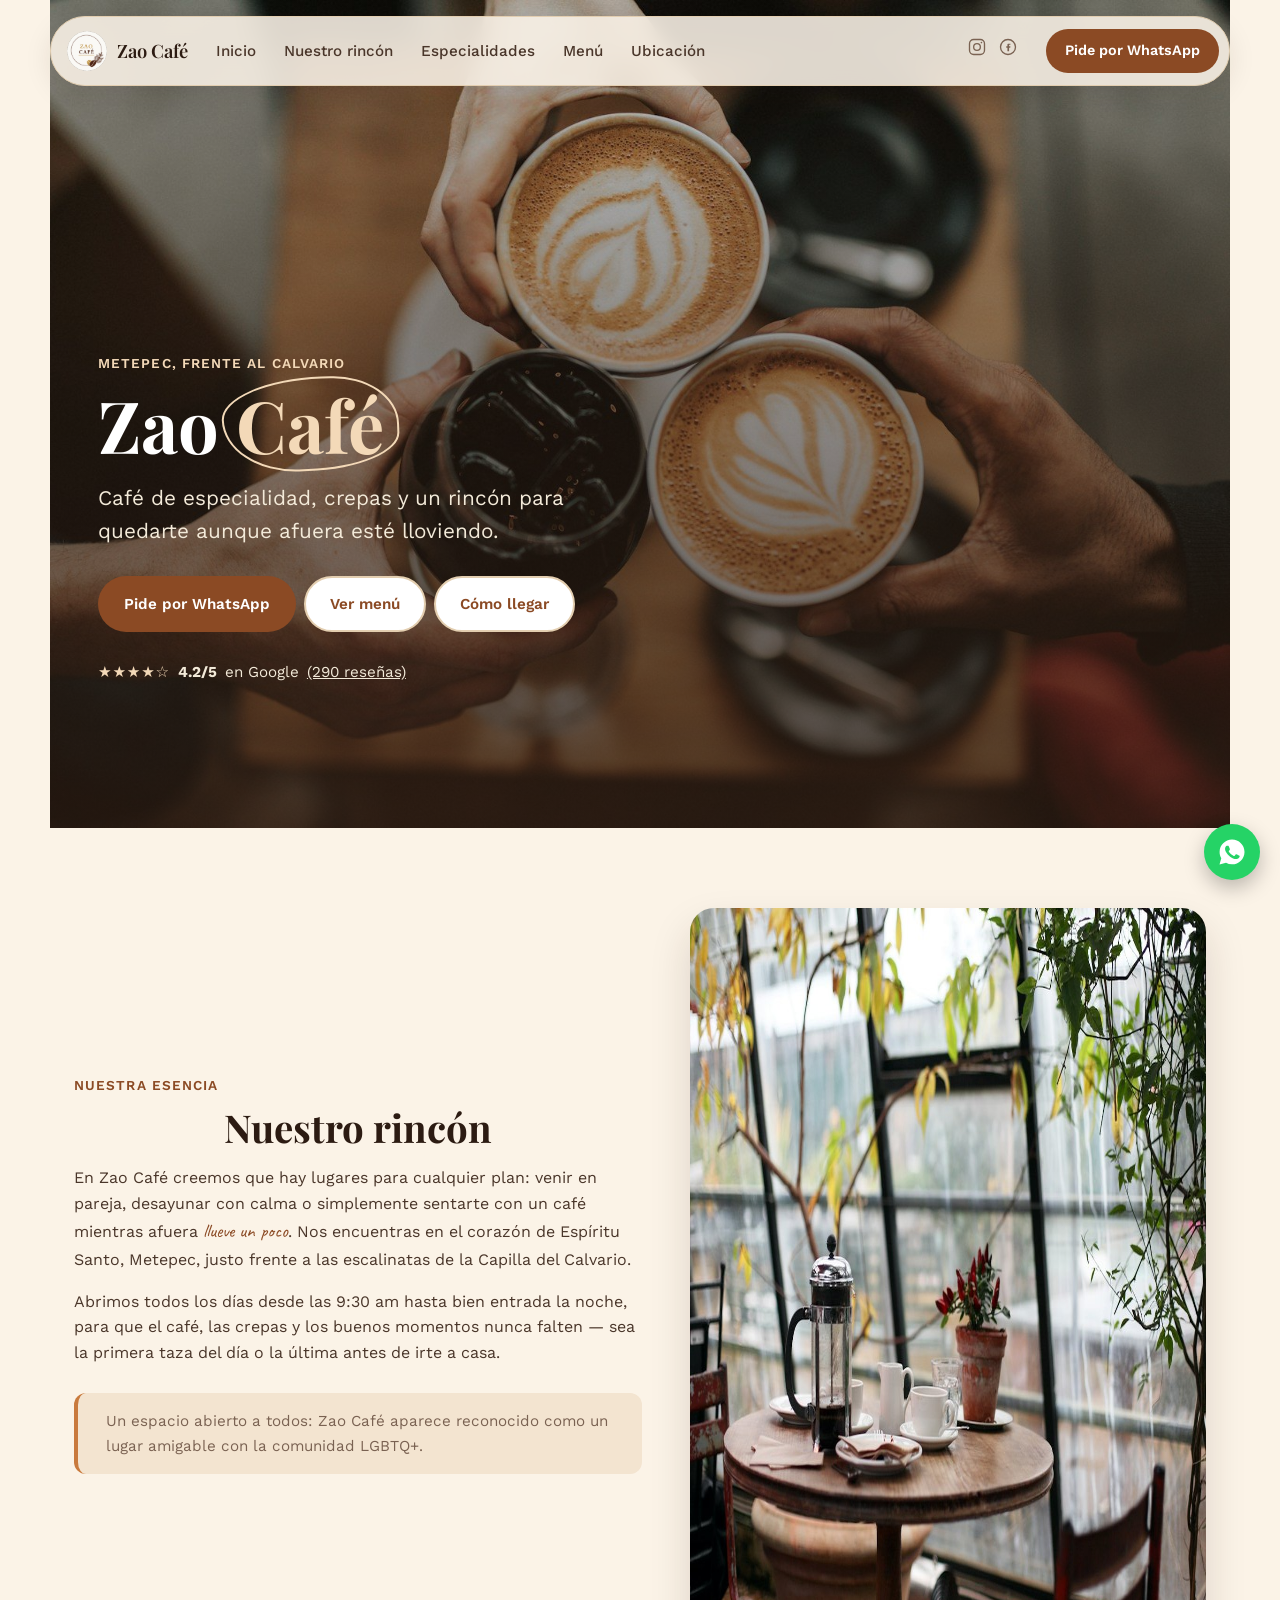
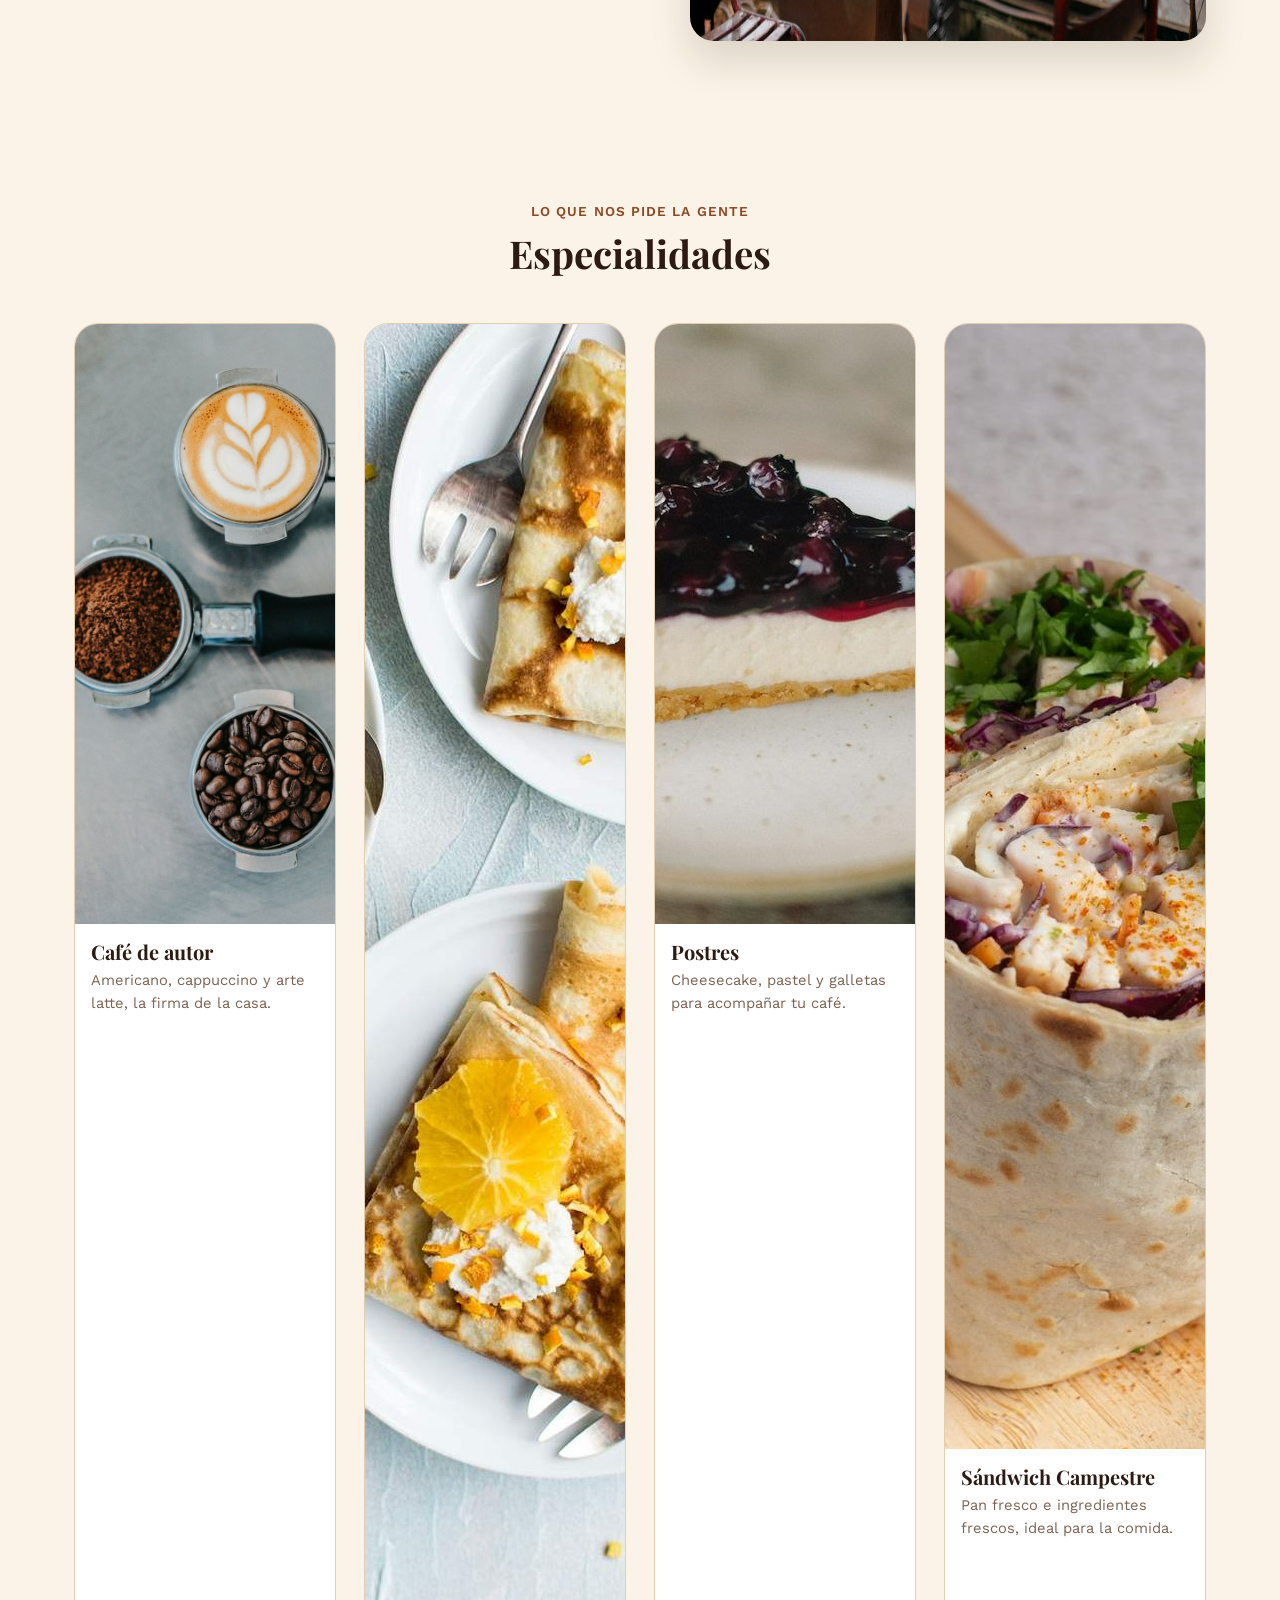
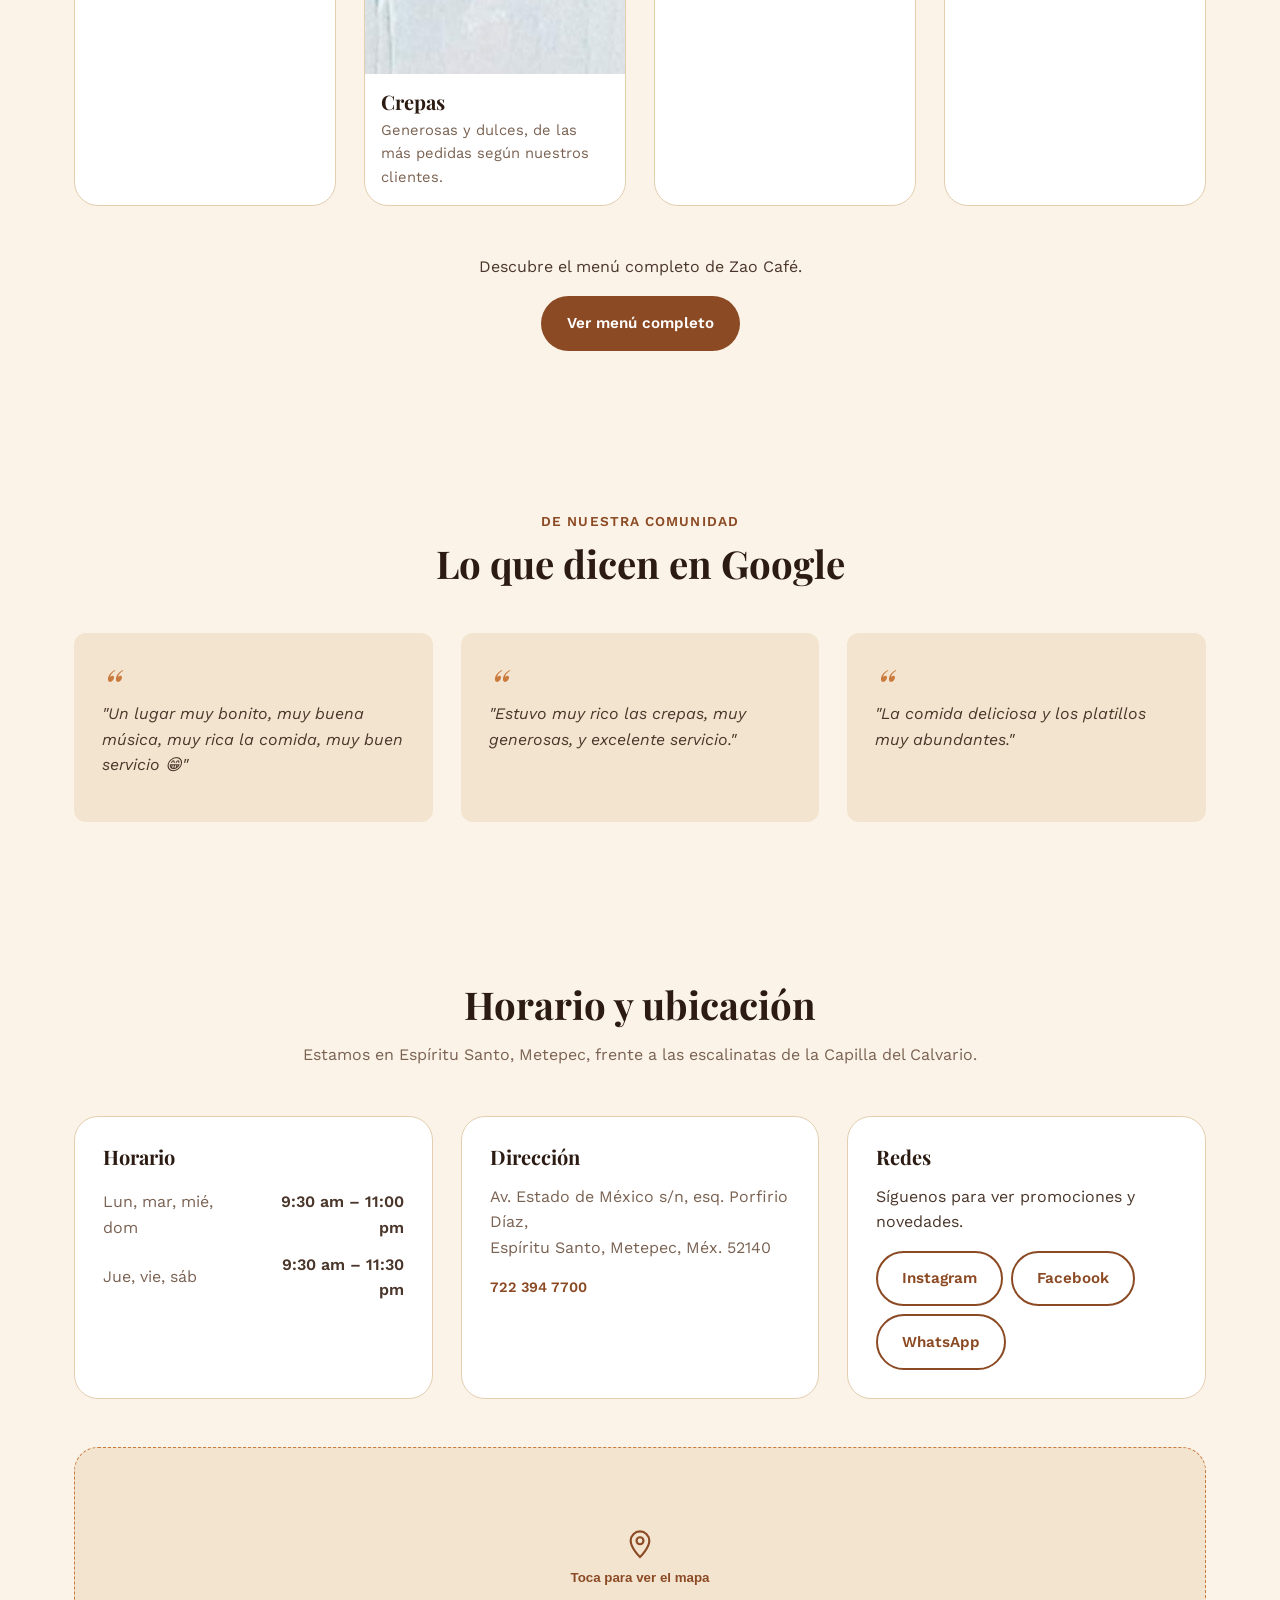
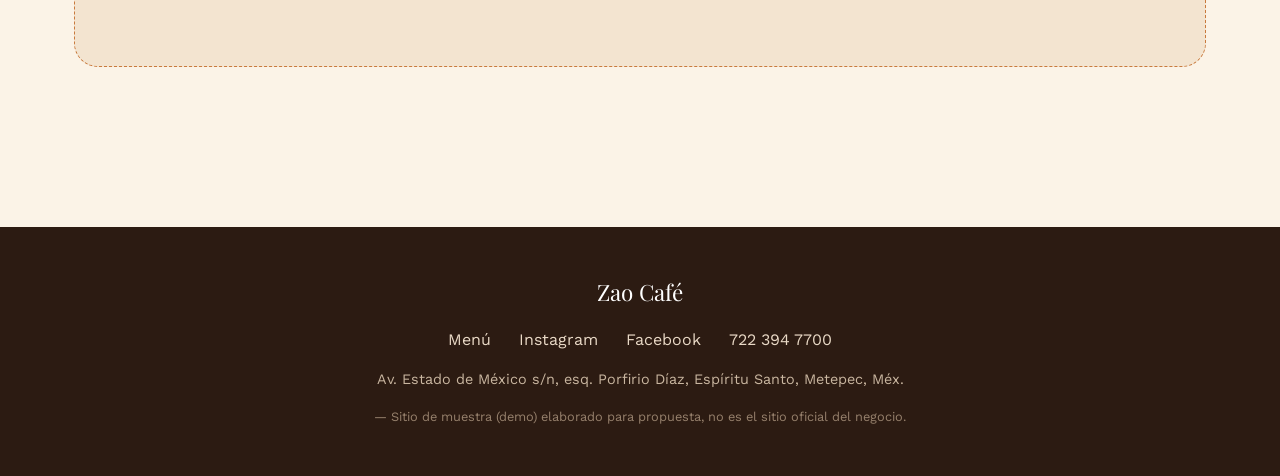
==== index.html @ 18d245ee "Sitio demo de Zao Café: landing + menú Cafetería en Metepec (Espíritu Santo, frente a la Capilla del" ====
<!DOCTYPE html>
<html lang="es-MX">
<head>
  <meta charset="UTF-8">
  <meta name="viewport" content="width=device-width, initial-scale=1.0">
  <title>Zao Café — Cafetería en Metepec</title>
  <meta name="description" content="Zao Café: café de especialidad, crepas y postres frente a las escalinatas del Calvario, en Metepec. Abrimos todos los días desde las 9:30 am. Pide por WhatsApp.">

  <link rel="canonical" href="https://zao-cafe.a01771796.workers.dev/">

  <meta property="og:type" content="website">
  <meta property="og:site_name" content="Zao Café">
  <meta property="og:title" content="Zao Café — Cafetería en Metepec">
  <meta property="og:description" content="Café de especialidad, crepas y postres frente a las escalinatas del Calvario, en Metepec. Abrimos todos los días desde las 9:30 am.">
  <meta property="og:url" content="https://zao-cafe.a01771796.workers.dev/">
  <meta property="og:image" content="https://zao-cafe.a01771796.workers.dev/images/og-image.jpg">
  <meta property="og:image:secure_url" content="https://zao-cafe.a01771796.workers.dev/images/og-image.jpg">
  <meta property="og:image:type" content="image/jpeg">
  <meta property="og:image:width" content="1200">
  <meta property="og:image:height" content="630">
  <meta property="og:locale" content="es_MX">

  <meta name="twitter:card" content="summary_large_image">
  <meta name="twitter:title" content="Zao Café — Cafetería en Metepec">
  <meta name="twitter:description" content="Café de especialidad, crepas y postres frente a las escalinatas del Calvario, en Metepec.">
  <meta name="twitter:image" content="https://zao-cafe.a01771796.workers.dev/images/og-image.jpg">

  <link rel="icon" type="image/png" href="images/logo.png">
  <link rel="preconnect" href="https://fonts.googleapis.com">
  <link rel="preconnect" href="https://fonts.gstatic.com" crossorigin>
  <link href="https://fonts.googleapis.com/css2?family=Playfair+Display:ital,wght@0,500;0,600;0,700;1,500&family=Work+Sans:wght@400;500;600;700&family=Caveat:wght@600;700&display=swap" rel="stylesheet">
  <link rel="stylesheet" href="style.css">

  <script type="application/ld+json">
  {
    "@context": "https://schema.org",
    "@type": "CafeOrCoffeeShop",
    "name": "Zao Café",
    "image": "https://zao-cafe.a01771796.workers.dev/images/og-image.jpg",
    "url": "https://zao-cafe.a01771796.workers.dev/",
    "menu": "https://zao-cafe.a01771796.workers.dev/menu.html",
    "address": {
      "@type": "PostalAddress",
      "streetAddress": "Av. Estado de México s/n, esq. Porfirio Díaz, Espíritu Santo",
      "addressLocality": "Metepec",
      "addressRegion": "Estado de México",
      "postalCode": "52140",
      "addressCountry": "MX"
    },
    "telephone": "+52 722 394 7700",
    "servesCuisine": ["Café de especialidad", "Crepas", "Desayunos", "Postres"],
    "openingHoursSpecification": [
      {
        "@type": "OpeningHoursSpecification",
        "dayOfWeek": ["Monday", "Tuesday", "Wednesday", "Sunday"],
        "opens": "09:30",
        "closes": "23:00"
      },
      {
        "@type": "OpeningHoursSpecification",
        "dayOfWeek": ["Thursday", "Friday", "Saturday"],
        "opens": "09:30",
        "closes": "23:30"
      }
    ],
    "sameAs": [
      "https://www.instagram.com/zaocafe/",
      "https://www.facebook.com/zaocafeteria/"
    ],
    "geo": {
      "@type": "GeoCoordinates",
      "latitude": 19.2511988,
      "longitude": -99.6049999
    },
    "aggregateRating": {
      "@type": "AggregateRating",
      "ratingValue": "4.2",
      "reviewCount": "290"
    }
  }
  </script>
</head>
<body>

  <!-- ============ HEADER ============ -->
  <header class="site-header" id="site-header">
    <div class="header-inner">
      <a href="#top" class="logo">
        <img src="images/logo.png" alt="Zao Café" width="40" height="40" class="logo-mark">
        Zao Café
      </a>

      <nav class="main-nav" id="main-nav" aria-label="Navegación principal">
        <ul>
          <li><a href="#top">Inicio</a></li>
          <li><a href="#rincon">Nuestro rincón</a></li>
          <li><a href="#especialidades">Especialidades</a></li>
          <li><a href="menu.html">Menú</a></li>
          <li><a href="#ubicacion">Ubicación</a></li>
        </ul>
      </nav>

      <nav class="header-social" aria-label="Redes sociales">
        <a href="https://www.instagram.com/zaocafe/" target="_blank" rel="noopener" aria-label="Instagram">
          <svg viewBox="0 0 24 24" fill="none" stroke="currentColor" stroke-width="1.6"><rect x="3" y="3" width="18" height="18" rx="5"/><circle cx="12" cy="12" r="4"/><circle cx="17.3" cy="6.7" r="1" fill="currentColor" stroke="none"/></svg>
        </a>
        <a href="https://www.facebook.com/zaocafeteria/" target="_blank" rel="noopener" aria-label="Facebook">
          <svg viewBox="0 0 24 24" fill="none" stroke="currentColor" stroke-width="1.6"><circle cx="12" cy="12" r="9"/><path d="M13.8 8.2h-1.3c-.7 0-1.2.5-1.2 1.2v1.6H9.9v2h1.4V17h2v-4h1.4l.2-2h-1.6V9.7c0-.3.2-.5.5-.5h1.1V8.2z" fill="currentColor" stroke="none"/></svg>
        </a>
      </nav>

      <div class="header-actions">
        <a class="btn-menu-cta" href="https://wa.me/527223947700?text=Hola%2C%20quisiera%20hacer%20una%20reservaci%C3%B3n%20en%20Zao%20Caf%C3%A9" target="_blank" rel="noopener">Pide por WhatsApp</a>
      </div>

      <button class="nav-toggle" id="nav-toggle" aria-label="Abrir menú de navegación" aria-expanded="false" aria-controls="main-nav">
        <span></span><span></span><span></span>
      </button>
    </div>
  </header>

  <main id="top">

    <!-- ============ HERO ============ -->
    <section class="hero" id="hero">
      <!-- FOTO PLACEHOLDER: stock (Unsplash), estilo similar al de la cafetería — reemplazar por foto real del local cuando esté disponible -->
      <img class="hero-bg" src="images/hero-cafe.jpg" alt="Amigos brindando con tazas de café con arte latte" width="1600" height="1067" fetchpriority="high">
      <div class="hero-scrim" aria-hidden="true"></div>
      <div class="hero-content">
        <span class="hero-eyebrow">Metepec, frente al Calvario</span>
        <h1>Zao <span class="doodle-word">Café</span></h1>
        <p class="hero-tagline">Café de especialidad, crepas y un rincón para quedarte aunque afuera esté lloviendo.</p>
        <div class="hero-actions">
          <a class="btn btn-primary" href="https://wa.me/527223947700?text=Hola%2C%20quisiera%20hacer%20una%20reservaci%C3%B3n%20en%20Zao%20Caf%C3%A9" target="_blank" rel="noopener noreferrer">Pide por WhatsApp</a>
          <a class="btn btn-secondary" href="menu.html">Ver menú</a>
          <a class="btn btn-secondary" href="#ubicacion">Cómo llegar</a>
        </div>
        <p class="hero-rating">
          <span aria-hidden="true">★★★★☆</span>
          <strong>4.2/5</strong> en Google
          <a href="https://www.google.com/maps/place/ZAO+Caf%C3%A9/@19.2511988,-99.6049999,17z" target="_blank" rel="noopener">(290 reseñas)</a>
        </p>
      </div>
    </section>

    <!-- ============ NUESTRO RINCÓN ============ -->
    <section id="rincon" class="about">
      <div class="about-card">
        <div class="about-text">
          <span class="eyebrow">Nuestra esencia</span>
          <h2>Nuestro rincón</h2>
          <p>
            En Zao Café creemos que hay lugares para cualquier plan: venir en pareja, desayunar con calma
            o simplemente sentarte con un café mientras afuera <span class="script-accent">llueve un poco</span>.
            Nos encuentras en el corazón de Espíritu Santo, Metepec, justo frente a las escalinatas de la
            Capilla del Calvario.
          </p>
          <p>
            Abrimos todos los días desde las 9:30 am hasta bien entrada la noche, para que el café, las
            crepas y los buenos momentos nunca falten — sea la primera taza del día o la última antes de irte a casa.
          </p>
          <div class="about-aside">
            Un espacio abierto a todos: Zao Café aparece reconocido como un lugar amigable con la comunidad LGBTQ+.
          </div>
        </div>
        <div class="about-image">
          <!-- FOTO PLACEHOLDER: stock (Unsplash), mesa junto a ventana — reemplazar por foto real del interior de Zao Café -->
          <img src="images/rincon-interior.jpg" alt="Mesa junto a una ventana con plantas, ambiente cálido de cafetería" width="1100" height="733" loading="lazy">
        </div>
      </div>
    </section>

    <!-- ============ ESPECIALIDADES ============ -->
    <section id="especialidades" class="menu-categorias">
      <span class="eyebrow" style="text-align:center;">Lo que nos pide la gente</span>
      <h2>Especialidades</h2>
      <div class="tarjetas tarjetas-foto">

        <a class="tarjeta tarjeta-foto-item" href="menu.html#bebidas">
          <!-- FOTO PLACEHOLDER: stock (Unsplash), café con arte latte — reemplazar por foto real -->
          <img src="images/especialidad-latte.jpg" alt="Taza de café con arte latte en forma de corazón" width="900" height="600" loading="lazy">
          <h3>Café de autor</h3>
          <p>Americano, cappuccino y arte latte, la firma de la casa.</p>
        </a>

        <a class="tarjeta tarjeta-foto-item" href="menu.html#brunch">
          <!-- FOTO PLACEHOLDER: stock (Unsplash), crepas dulces — reemplazar por foto real -->
          <img src="images/especialidad-crepas.jpg" alt="Crepas dulces servidas con fruta fresca" width="900" height="1350" loading="lazy">
          <h3>Crepas</h3>
          <p>Generosas y dulces, de las más pedidas según nuestros clientes.</p>
        </a>

        <a class="tarjeta tarjeta-foto-item" href="menu.html#postres">
          <!-- FOTO PLACEHOLDER: stock (Unsplash), rebanada de cheesecake — reemplazar por foto real -->
          <img src="images/especialidad-postre.jpg" alt="Rebanada de cheesecake con mermelada de zarzamora" width="900" height="600" loading="lazy">
          <h3>Postres</h3>
          <p>Cheesecake, pastel y galletas para acompañar tu café.</p>
        </a>

        <a class="tarjeta tarjeta-foto-item" href="menu.html#salado">
          <!-- FOTO PLACEHOLDER: stock (Unsplash), sándwich — reemplazar por foto real del Sándwich Campestre -->
          <img src="images/especialidad-sandwich.jpg" alt="Sándwich relleno con vegetales frescos" width="900" height="1125" loading="lazy">
          <h3>Sándwich Campestre</h3>
          <p>Pan fresco e ingredientes frescos, ideal para la comida.</p>
        </a>

      </div>

      <div class="menu-acceso" id="menu-completo">
        <p>Descubre el menú completo de Zao Café.</p>
        <a class="btn btn-primary" href="menu.html">Ver menú completo</a>
      </div>
    </section>

    <!-- ============ RESEÑAS ============ -->
    <section class="testimonios">
      <span class="eyebrow" style="text-align:center;">De nuestra comunidad</span>
      <h2>Lo que dicen en Google</h2>
      <div class="testimonios-grid">
        <blockquote>
          <p>"Un lugar muy bonito, muy buena música, muy rica la comida, muy buen servicio 😁"</p>
        </blockquote>
        <blockquote>
          <p>"Estuvo muy rico las crepas, muy generosas, y excelente servicio."</p>
        </blockquote>
        <blockquote>
          <p>"La comida deliciosa y los platillos muy abundantes."</p>
        </blockquote>
      </div>
    </section>

    <!-- ============ HORARIO / UBICACIÓN ============ -->
    <section id="ubicacion" class="horario-ubicacion">
      <h2>Horario y ubicación</h2>
      <p class="location-intro">Estamos en Espíritu Santo, Metepec, frente a las escalinatas de la Capilla del Calvario.</p>

      <div class="location-grid">
        <div class="location-card">
          <h3>Horario</h3>
          <table class="schedule-table">
            <tr><td>Lun, mar, mié, dom</td><td>9:30 am – 11:00 pm</td></tr>
            <tr><td>Jue, vie, sáb</td><td>9:30 am – 11:30 pm</td></tr>
          </table>
        </div>

        <div class="location-card">
          <h3>Dirección</h3>
          <address>Av. Estado de México s/n, esq. Porfirio Díaz,<br>Espíritu Santo, Metepec, Méx. 52140</address>
          <p class="schedule-note"><a href="tel:+527223947700">722 394 7700</a></p>
        </div>

        <div class="location-card">
          <h3>Redes</h3>
          <p>Síguenos para ver promociones y novedades.</p>
          <div class="location-card-links">
            <a class="btn btn-outline" href="https://www.instagram.com/zaocafe/" target="_blank" rel="noopener">Instagram</a>
            <a class="btn btn-outline" href="https://www.facebook.com/zaocafeteria/" target="_blank" rel="noopener">Facebook</a>
            <a class="btn btn-outline" href="https://wa.me/527223947700?text=Hola%2C%20me%20gustar%C3%ADa%20preguntar%20sobre%20Zao%20Caf%C3%A9" target="_blank" rel="noopener noreferrer">WhatsApp</a>
          </div>
        </div>
      </div>

      <div class="location-map">
        <!-- Mapa bajo demanda: el iframe solo se crea al hacer click, para no sumar peso a la carga inicial -->
        <button type="button" class="location-map-load" data-map-src="https://www.google.com/maps?q=19.2511988,-99.6049999&output=embed&z=17">
          <svg viewBox="0 0 24 24" fill="none" stroke="currentColor" stroke-width="1.6" aria-hidden="true"><path d="M12 21s7-6.8 7-12.2A7 7 0 1 0 5 8.8C5 14.2 12 21 12 21Z"/><circle cx="12" cy="8.8" r="2.6"/></svg>
          <span>Toca para ver el mapa</span>
        </button>
      </div>
    </section>

  </main>

  <!-- ============ FOOTER ============ -->
  <footer class="site-footer">
    <div class="footer-inner">
      <p class="footer-brand">Zao Café</p>
      <nav class="footer-links" aria-label="Enlaces de contacto">
        <ul>
          <li><a href="menu.html">Menú</a></li>
          <li><a href="https://www.instagram.com/zaocafe/" target="_blank" rel="noopener">Instagram</a></li>
          <li><a href="https://www.facebook.com/zaocafeteria/" target="_blank" rel="noopener">Facebook</a></li>
          <li><a href="tel:+527223947700">722 394 7700</a></li>
        </ul>
      </nav>
      <p class="footer-address">Av. Estado de México s/n, esq. Porfirio Díaz, Espíritu Santo, Metepec, Méx.</p>
      <p class="footer-demo">— Sitio de muestra (demo) elaborado para propuesta, no es el sitio oficial del negocio.</p>
    </div>
  </footer>

  <a class="whatsapp-float" href="https://wa.me/527223947700?text=Hola%2C%20quisiera%20hacer%20una%20reservaci%C3%B3n%20en%20Zao%20Caf%C3%A9" target="_blank" rel="noopener noreferrer" aria-label="Pide por WhatsApp">
    <svg viewBox="0 0 24 24" fill="currentColor" aria-hidden="true"><path d="M12.04 2c-5.5 0-9.96 4.46-9.96 9.96 0 1.76.46 3.48 1.34 5L2 22l5.2-1.36a9.9 9.9 0 0 0 4.84 1.23h.01c5.5 0 9.96-4.46 9.96-9.96C22 6.46 17.54 2 12.04 2Zm5.82 14.26c-.24.68-1.4 1.3-1.94 1.38-.5.08-1.12.11-1.8-.11-.42-.13-.95-.31-1.63-.6-2.87-1.24-4.74-4.14-4.88-4.33-.14-.19-1.17-1.55-1.17-2.96 0-1.4.74-2.09 1-2.38.26-.29.57-.36.76-.36.19 0 .38 0 .55.01.18.01.41-.07.64.49.24.58.81 2 .88 2.15.07.15.12.32.02.51-.1.19-.15.31-.29.48-.15.17-.31.38-.44.51-.15.15-.3.31-.13.6.17.29.76 1.25 1.63 2.02 1.12 1 2.06 1.31 2.35 1.46.29.15.46.13.63-.05.17-.19.72-.84.91-1.13.19-.29.38-.24.64-.14.26.1 1.65.78 1.94.92.29.14.48.21.55.33.07.12.07.68-.17 1.36Z"/></svg>
  </a>

  <script src="script.js"></script>
</body>
</html>
---- style.css ----
/* ============ TOKENS (paleta e identidad real de Zao Café) ============ */
:root {
  --color-bg: #fbf3e7;
  --color-panel: #f3e4d0;
  --color-footer: #2c1b12;
  --color-border: #e3ceb0;
  --color-heading: #2c1b12;
  --color-text: #4a362a;
  --color-text-soft: #7a6252;
  --color-white: #ffffff;

  --color-accent: #c97a3d;       /* decorativo: trazos, íconos — no usar en texto pequeño */
  --color-accent-deep: #8b4a24;  /* botones y links de texto — pasa contraste AA */

  --font-display: "Playfair Display", "Georgia", serif;
  --font-body: "Work Sans", system-ui, sans-serif;
  --font-script: "Caveat", cursive;

  --space-xs: 0.5rem;
  --space-sm: 1rem;
  --space-md: 1.75rem;
  --space-lg: 3rem;
  --space-xl: 5rem;

  --content-max: 1180px;
  --radius: 12px;
  --radius-lg: 24px;
  --transition: 0.25s ease;

  --header-gap: 1rem;
  --header-height: 68px;
  --header-clearance: calc(var(--header-height) + var(--header-gap) * 2 + 0.5rem);
}

* { box-sizing: border-box; }

html {
  scroll-behavior: smooth;
}

body {
  margin: 0;
  background: var(--color-bg);
  color: var(--color-text);
  font-family: var(--font-body);
  line-height: 1.6;
  -webkit-font-smoothing: antialiased;
}

img { max-width: 100%; display: block; }

h1, h2, h3 {
  font-family: var(--font-display);
  color: var(--color-heading);
  line-height: 1.15;
  margin: 0 0 var(--space-sm);
}

h2 { font-size: clamp(1.75rem, 4vw, 2.4rem); text-align: center; }
h3 { font-size: 1.25rem; }

p { margin: 0 0 var(--space-sm); }

a { color: inherit; text-decoration: none; }

:focus-visible {
  outline: 3px solid var(--color-accent-deep);
  outline-offset: 3px;
}

.eyebrow {
  display: block;
  font-size: 0.85rem;
  font-weight: 600;
  letter-spacing: 0.08em;
  text-transform: uppercase;
  color: var(--color-accent-deep);
  margin-bottom: var(--space-xs);
}

.script-accent {
  font-family: var(--font-script);
  font-size: 1.2em;
  color: var(--color-accent-deep);
}

/* Técnica: palabra "circulada a mano" — hace eco al letrero/mural pintado a mano de la fachada real */
.doodle-word {
  position: relative;
  display: inline-block;
  color: var(--color-accent);
}
.doodle-word::before {
  content: "";
  position: absolute;
  inset: -0.08em -0.2em;
  border: 2.5px solid var(--color-accent);
  border-radius: 60% 40% 55% 45% / 45% 55% 40% 60%;
  transform: rotate(-2deg);
  pointer-events: none;
}

/* Motivo recurrente: hoja + grano de café, inspirado en el logo real */
.bean-leaf-divider {
  display: flex;
  justify-content: center;
  margin: var(--space-sm) 0;
  color: var(--color-accent);
  opacity: 0.85;
}
.bean-leaf-divider svg { width: 28px; height: 28px; }

/* ============ BOTONES ============ */
.btn {
  display: inline-flex;
  align-items: center;
  justify-content: center;
  gap: 0.4rem;
  padding: 0.85rem 1.5rem;
  border-radius: 999px;
  font-weight: 600;
  font-size: 0.95rem;
  min-height: 44px;
  transition: transform var(--transition), background var(--transition), box-shadow var(--transition);
  border: 2px solid transparent;
}
.btn-primary {
  background: var(--color-accent-deep);
  color: var(--color-white);
}
.btn-primary:hover { transform: translateY(-2px); box-shadow: 0 8px 20px rgba(139, 74, 36, 0.35); }
.btn-secondary {
  background: var(--color-white);
  color: var(--color-accent-deep);
  border-color: var(--color-border);
}
.btn-secondary:hover { border-color: var(--color-accent-deep); transform: translateY(-2px); }
.btn-outline {
  background: transparent;
  color: var(--color-accent-deep);
  border-color: var(--color-accent-deep);
}
.btn-outline:hover { background: var(--color-accent-deep); color: var(--color-white); }

@media (prefers-reduced-motion: reduce) {
  .btn, .btn-primary:hover, .btn-secondary:hover { transition: none; transform: none; }
  html { scroll-behavior: auto; }
}

/* ============ HEADER ============ */
.site-header {
  position: fixed;
  top: var(--header-gap);
  left: 50%;
  transform: translateX(-50%);
  width: calc(100% - 2rem);
  max-width: var(--content-max);
  z-index: 100;
  background: rgba(251, 243, 231, 0.88);
  backdrop-filter: blur(10px);
  border: 1px solid var(--color-border);
  border-radius: 999px;
  box-shadow: 0 8px 28px rgba(44, 27, 18, 0.1);
}

.header-inner {
  display: flex;
  align-items: center;
  gap: var(--space-md);
  padding: 0.5rem 0.6rem 0.5rem 1rem;
  height: var(--header-height);
}

.logo {
  display: flex;
  align-items: center;
  gap: 0.6rem;
  font-family: var(--font-display);
  font-weight: 600;
  font-size: 1.15rem;
  color: var(--color-heading);
  white-space: nowrap;
}
.logo-mark { border-radius: 50%; flex-shrink: 0; }

.main-nav ul {
  display: flex;
  gap: var(--space-md);
  list-style: none;
  margin: 0;
  padding: 0;
}
.main-nav a {
  font-weight: 500;
  font-size: 0.95rem;
  color: var(--color-text);
  transition: color var(--transition);
}
.main-nav a:hover { color: var(--color-accent-deep); }

.header-social {
  display: flex;
  gap: 0.7rem;
  margin-left: auto;
}
.header-social a { color: var(--color-text-soft); transition: color var(--transition); }
.header-social a:hover { color: var(--color-accent-deep); }
.header-social svg { width: 20px; height: 20px; }

.btn-menu-cta {
  background: var(--color-accent-deep);
  color: var(--color-white);
  padding: 0.6rem 1.2rem;
  border-radius: 999px;
  font-weight: 600;
  font-size: 0.9rem;
  white-space: nowrap;
  min-height: 44px;
  display: flex;
  align-items: center;
}

.nav-toggle {
  display: none;
  flex-direction: column;
  justify-content: center;
  gap: 5px;
  width: 44px;
  height: 44px;
  background: none;
  border: none;
  cursor: pointer;
  margin-left: auto;
}
.nav-toggle span {
  display: block;
  width: 22px;
  height: 2px;
  background: var(--color-heading);
  transition: transform var(--transition), opacity var(--transition);
}
.nav-toggle[aria-expanded="true"] span:nth-child(1) { transform: translateY(7px) rotate(45deg); }
.nav-toggle[aria-expanded="true"] span:nth-child(2) { opacity: 0; }
.nav-toggle[aria-expanded="true"] span:nth-child(3) { transform: translateY(-7px) rotate(-45deg); }

/* ============ HERO ============ */
.hero {
  position: relative;
  min-height: 92vh;
  display: flex;
  align-items: flex-end;
  overflow: hidden;
}
.hero-bg {
  position: absolute;
  inset: 0;
  width: 100%;
  height: 100%;
  object-fit: cover;
}
.hero-scrim {
  position: absolute;
  inset: 0;
  background: linear-gradient(180deg, rgba(44,27,18,0.15) 0%, rgba(44,27,18,0.75) 100%);
}
.hero-content {
  position: relative;
  z-index: 1;
  color: var(--color-white);
  max-width: var(--content-max);
  margin: 0 auto;
  padding: var(--space-xl) 1.5rem var(--space-lg);
  width: 100%;
}
.hero-eyebrow {
  display: inline-block;
  font-size: 0.85rem;
  font-weight: 600;
  letter-spacing: 0.08em;
  text-transform: uppercase;
  color: #f3d9b8;
  margin-bottom: var(--space-xs);
}
.hero h1 {
  color: var(--color-white);
  font-size: clamp(2.6rem, 7vw, 4.5rem);
  margin-bottom: var(--space-sm);
}
.hero .doodle-word { color: #f3d9b8; }
.hero .doodle-word::before { border-color: #f3d9b8; }
.hero-tagline {
  font-size: clamp(1.05rem, 2vw, 1.3rem);
  max-width: 42ch;
  color: #f3ead9;
  margin-bottom: var(--space-md);
}
.hero-actions {
  display: flex;
  flex-wrap: wrap;
  gap: var(--space-xs);
  margin-bottom: var(--space-md);
}
.hero-rating {
  display: flex;
  align-items: center;
  gap: 0.5rem;
  font-size: 0.95rem;
  color: #f3ead9;
}
.hero-rating span[aria-hidden] { color: #f3d9b8; letter-spacing: 0.05em; }
.hero-rating a { text-decoration: underline; }

/* ============ SECCIONES GENERALES ============ */
main section {
  padding: var(--space-xl) 1.5rem;
  max-width: var(--content-max);
  margin: 0 auto;
}

/* ============ NUESTRO RINCÓN ============ */
.about-card {
  display: grid;
  grid-template-columns: 1.1fr 1fr;
  gap: var(--space-lg);
  align-items: center;
}
.about-image img {
  border-radius: var(--radius-lg);
  box-shadow: 0 20px 40px rgba(44, 27, 18, 0.15);
}
.about-aside {
  margin-top: var(--space-md);
  padding: var(--space-sm) var(--space-md);
  background: var(--color-panel);
  border-radius: var(--radius);
  border-left: 4px solid var(--color-accent);
  color: var(--color-text-soft);
  font-size: 0.95rem;
}

/* ============ ESPECIALIDADES ============ */
.tarjetas {
  display: grid;
  grid-template-columns: repeat(4, 1fr);
  gap: var(--space-md);
  margin-top: var(--space-lg);
}
.tarjeta-foto-item {
  background: var(--color-white);
  border-radius: var(--radius-lg);
  overflow: hidden;
  border: 1px solid var(--color-border);
  transition: transform var(--transition), box-shadow var(--transition);
  display: flex;
  flex-direction: column;
}
.tarjeta-foto-item:hover { transform: translateY(-6px); box-shadow: 0 16px 32px rgba(44, 27, 18, 0.15); }
.tarjeta-foto-item img { aspect-ratio: 4 / 3; object-fit: cover; width: 100%; }
.tarjeta-foto-item h3, .tarjeta-foto-item p { padding: 0 var(--space-sm); }
.tarjeta-foto-item h3 { margin-top: var(--space-sm); margin-bottom: 0.35rem; }
.tarjeta-foto-item p { color: var(--color-text-soft); font-size: 0.92rem; margin-bottom: var(--space-sm); }

.menu-acceso {
  text-align: center;
  margin-top: var(--space-lg);
}

/* ============ TESTIMONIOS ============ */
.testimonios-grid {
  display: grid;
  grid-template-columns: repeat(3, 1fr);
  gap: var(--space-md);
  margin-top: var(--space-lg);
}
.testimonios blockquote {
  margin: 0;
  background: var(--color-panel);
  border-radius: var(--radius);
  padding: var(--space-md);
  font-style: italic;
  color: var(--color-text);
  position: relative;
}
.testimonios blockquote::before {
  content: "“";
  font-family: var(--font-display);
  font-size: 3rem;
  color: var(--color-accent);
  line-height: 1;
  display: block;
  margin-bottom: -0.5rem;
}

/* ============ HORARIO / UBICACIÓN ============ */
.location-intro { text-align: center; color: var(--color-text-soft); }
.location-grid {
  display: grid;
  grid-template-columns: repeat(3, 1fr);
  gap: var(--space-md);
  margin-top: var(--space-lg);
}
.location-card {
  background: var(--color-white);
  border: 1px solid var(--color-border);
  border-radius: var(--radius-lg);
  padding: var(--space-md);
}
.schedule-table { width: 100%; border-collapse: collapse; }
.schedule-table td { padding: 0.35rem 0; color: var(--color-text-soft); }
.schedule-table td:last-child { text-align: right; font-weight: 600; color: var(--color-text); }
.schedule-note { margin-top: var(--space-sm); font-size: 0.9rem; }
.schedule-note a { color: var(--color-accent-deep); font-weight: 600; }
.location-card address { font-style: normal; color: var(--color-text-soft); }
.location-card-links { display: flex; flex-wrap: wrap; gap: 0.5rem; margin-top: var(--space-sm); }

.location-map { margin-top: var(--space-lg); }
.location-map-load {
  width: 100%;
  min-height: 220px;
  display: flex;
  flex-direction: column;
  align-items: center;
  justify-content: center;
  gap: 0.6rem;
  background: var(--color-panel);
  border: 1px dashed var(--color-accent);
  border-radius: var(--radius-lg);
  color: var(--color-accent-deep);
  font-weight: 600;
  cursor: pointer;
}
.location-map-load svg { width: 32px; height: 32px; }
.location-map iframe { width: 100%; border-radius: var(--radius-lg); }

/* ============ FOOTER ============ */
.site-footer {
  background: var(--color-footer);
  color: #e9d9c6;
  padding: var(--space-lg) 1.5rem;
  margin-top: var(--space-xl);
}
.footer-inner {
  max-width: var(--content-max);
  margin: 0 auto;
  text-align: center;
}
.footer-brand {
  font-family: var(--font-display);
  font-size: 1.4rem;
  color: var(--color-white);
}
.footer-links ul {
  display: flex;
  justify-content: center;
  flex-wrap: wrap;
  gap: var(--space-md);
  list-style: none;
  padding: 0;
  margin: var(--space-sm) 0;
}
.footer-links a { color: #e9d9c6; transition: color var(--transition); }
.footer-links a:hover { color: var(--color-accent); }
.footer-address { font-size: 0.9rem; color: #c9b6a0; }
.footer-demo { font-size: 0.8rem; color: #96806c; margin-top: var(--space-sm); margin-bottom: 0; }

/* ============ WHATSAPP FLOTANTE ============ */
.whatsapp-float {
  position: fixed;
  bottom: 1.25rem;
  right: 1.25rem;
  width: 56px;
  height: 56px;
  border-radius: 50%;
  background: #25d366;
  color: var(--color-white);
  display: flex;
  align-items: center;
  justify-content: center;
  box-shadow: 0 8px 20px rgba(0,0,0,0.25);
  z-index: 90;
  transition: transform var(--transition);
}
.whatsapp-float:hover { transform: scale(1.08); }
.whatsapp-float svg { width: 30px; height: 30px; }

/* ============ PÁGINA DE MENÚ ============ */
.menu-page { padding-top: var(--header-clearance); }
.menu-hero { text-align: center; padding-top: var(--space-lg); }
.menu-hero p { max-width: 55ch; margin-left: auto; margin-right: auto; color: var(--color-text-soft); }
.menu-section { max-width: 760px; padding-top: var(--space-lg); }
.menu-section h2 { text-align: left; border-bottom: 2px solid var(--color-border); padding-bottom: 0.5rem; }
.menu-list { list-style: none; margin: 0; padding: 0; }
.menu-list li {
  display: flex;
  flex-wrap: wrap;
  justify-content: space-between;
  align-items: baseline;
  gap: 0.4rem var(--space-sm);
  padding: 0.75rem 0;
  border-bottom: 1px dashed var(--color-border);
}
.menu-item-name { font-weight: 600; }
.menu-item-tag {
  font-size: 0.8rem;
  color: var(--color-accent-deep);
  background: var(--color-panel);
  padding: 0.2rem 0.6rem;
  border-radius: 999px;
  white-space: nowrap;
}
.menu-cta {
  text-align: center;
  display: flex;
  justify-content: center;
  gap: var(--space-sm);
  flex-wrap: wrap;
  padding-top: var(--space-lg);
  padding-bottom: var(--space-lg);
}

/* ============ SCROLL OFFSET (header fijo) ============ */
#top, #rincon, #especialidades, #ubicacion {
  scroll-margin-top: var(--header-clearance);
}
main:not(.menu-page) { padding-top: var(--header-clearance); }
.hero { margin-top: calc(var(--header-clearance) * -1); padding-top: var(--header-clearance); }

/* ============ RESPONSIVE ============ */
@media (max-width: 900px) {
  .main-nav, .header-social { display: none; }
  .nav-toggle { display: flex; }
  .site-header { top: 0.6rem; }

  .main-nav {
    display: block;
    position: absolute;
    top: calc(var(--header-height) + 0.6rem);
    left: 0;
    right: 0;
    background: var(--color-bg);
    border: 1px solid var(--color-border);
    border-radius: var(--radius-lg);
    padding: var(--space-sm);
    box-shadow: 0 12px 28px rgba(44,27,18,0.15);
    opacity: 0;
    visibility: hidden;
    transform: translateY(-8px);
    transition: opacity var(--transition), transform var(--transition), visibility var(--transition);
  }
  .main-nav.is-open { opacity: 1; visibility: visible; transform: translateY(0); }
  .main-nav ul { flex-direction: column; gap: 0.25rem; }
  .main-nav a { display: block; padding: 0.7rem 0.75rem; min-height: 44px; display: flex; align-items: center; }

  .btn-menu-cta { display: none; }

  .about-card { grid-template-columns: 1fr; }
  .about-image { order: -1; }
  .tarjetas { grid-template-columns: repeat(2, 1fr); }
  .testimonios-grid { grid-template-columns: 1fr; }
  .location-grid { grid-template-columns: 1fr; }
}

@media (max-width: 480px) {
  .header-inner { padding: 0.5rem 0.5rem 0.5rem 0.75rem; gap: 0.5rem; }
  .logo { font-size: 1rem; }
  .logo-mark { width: 34px; height: 34px; }
  .tarjetas { grid-template-columns: 1fr; }
  .hero-actions { flex-direction: column; align-items: stretch; }
  .hero-actions .btn { width: 100%; }
  main section { padding: var(--space-lg) 1rem; }
}
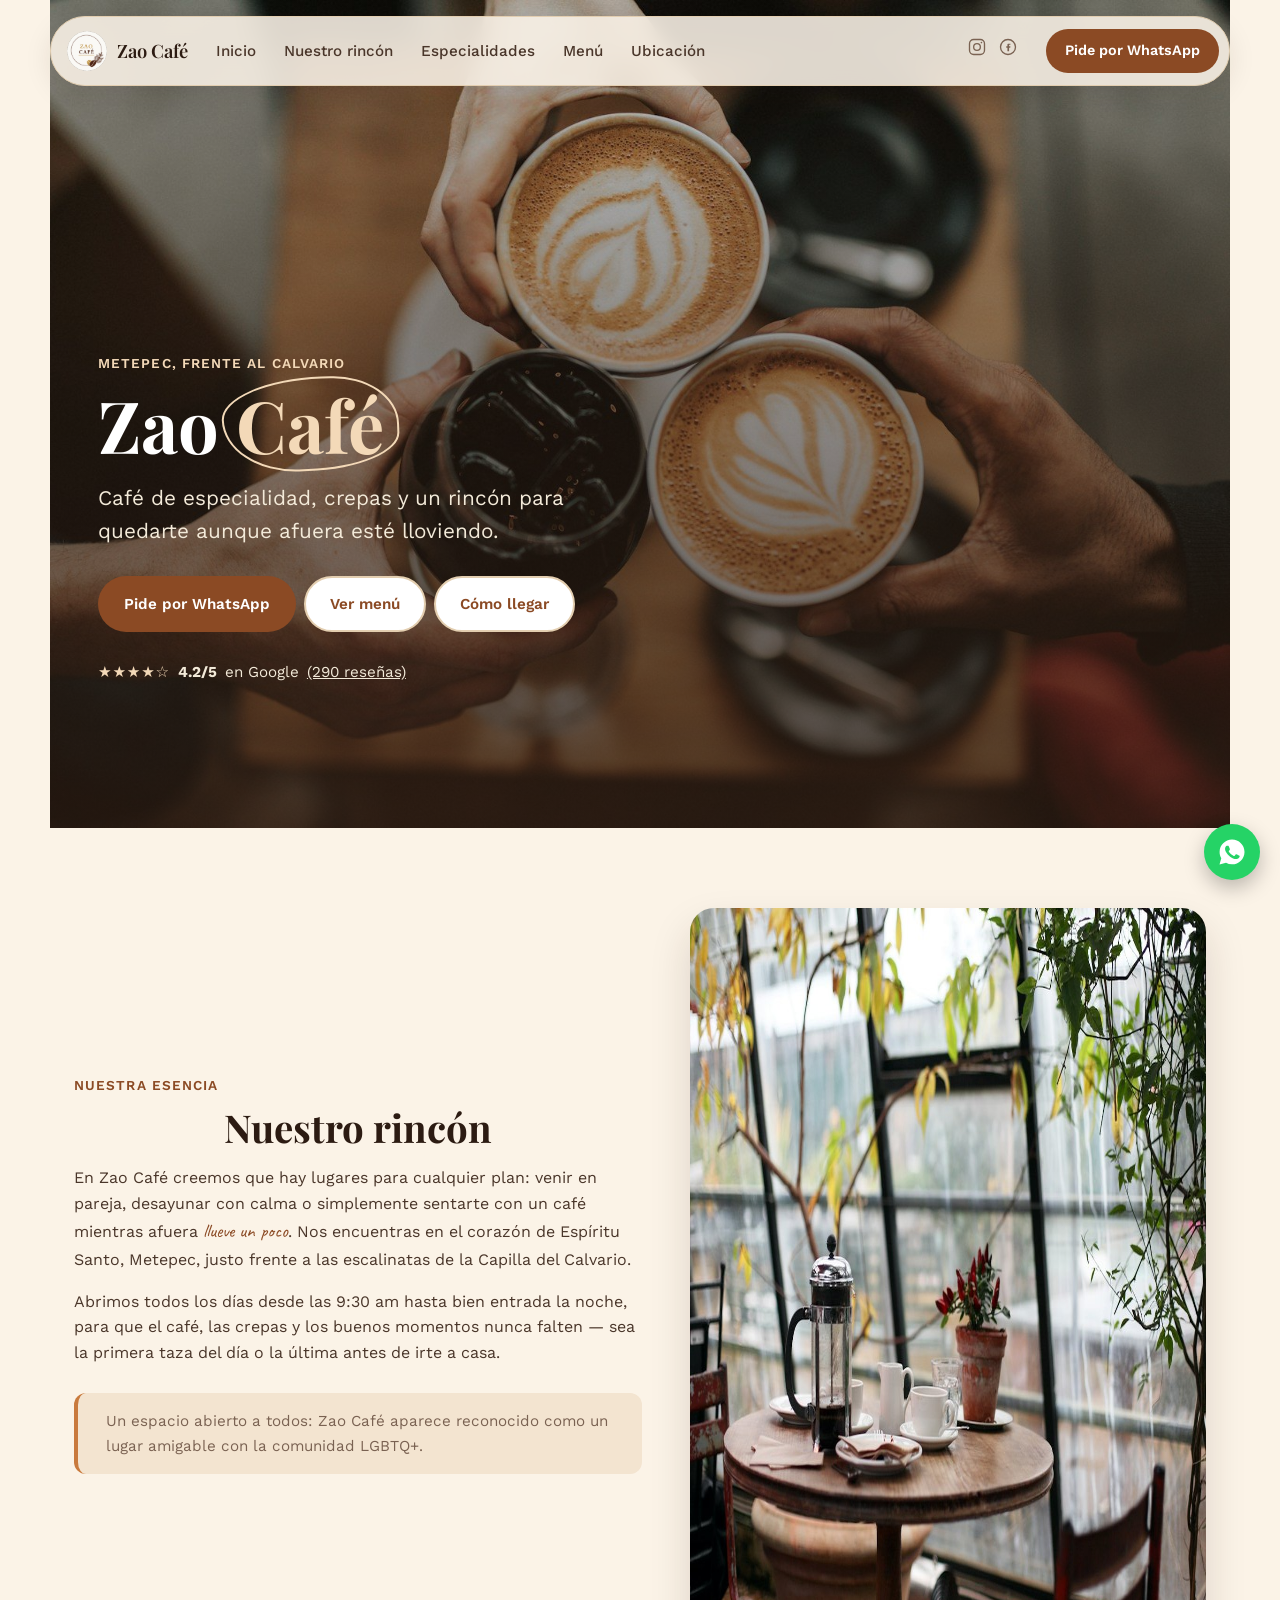
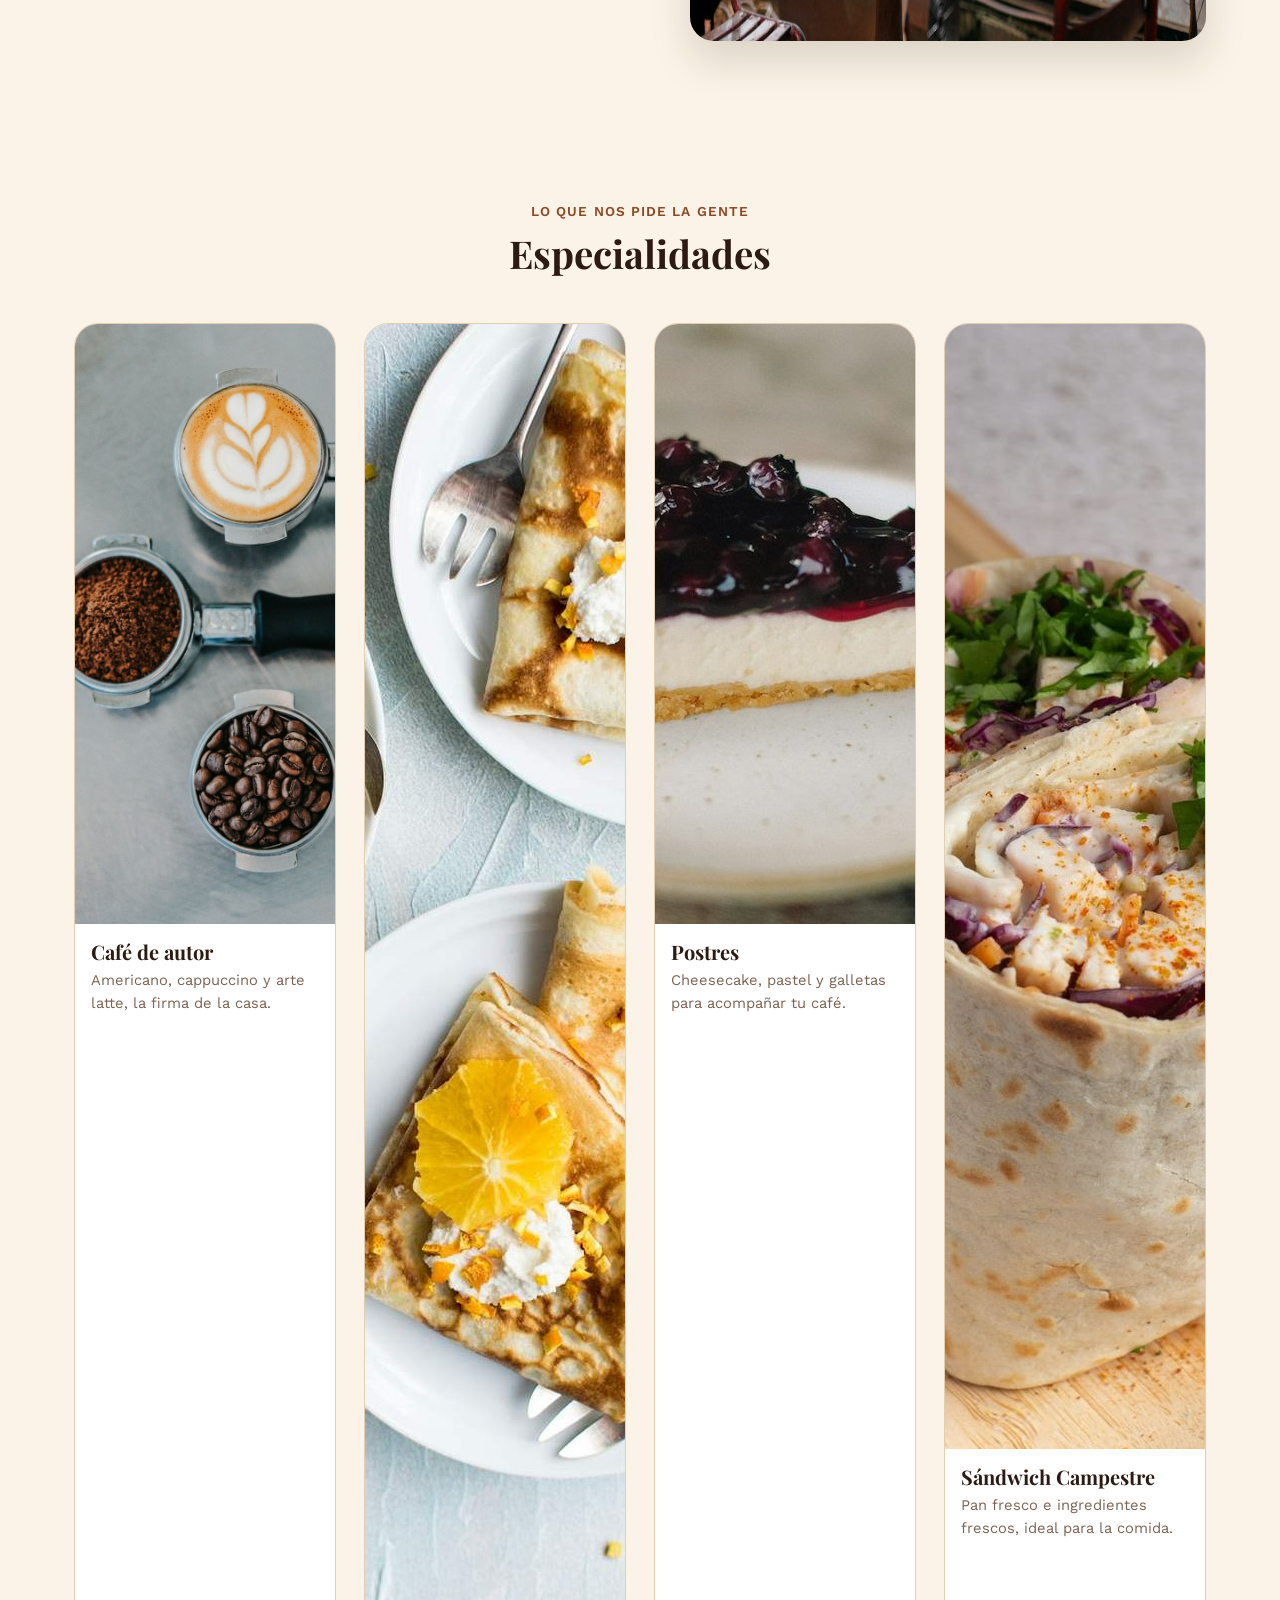
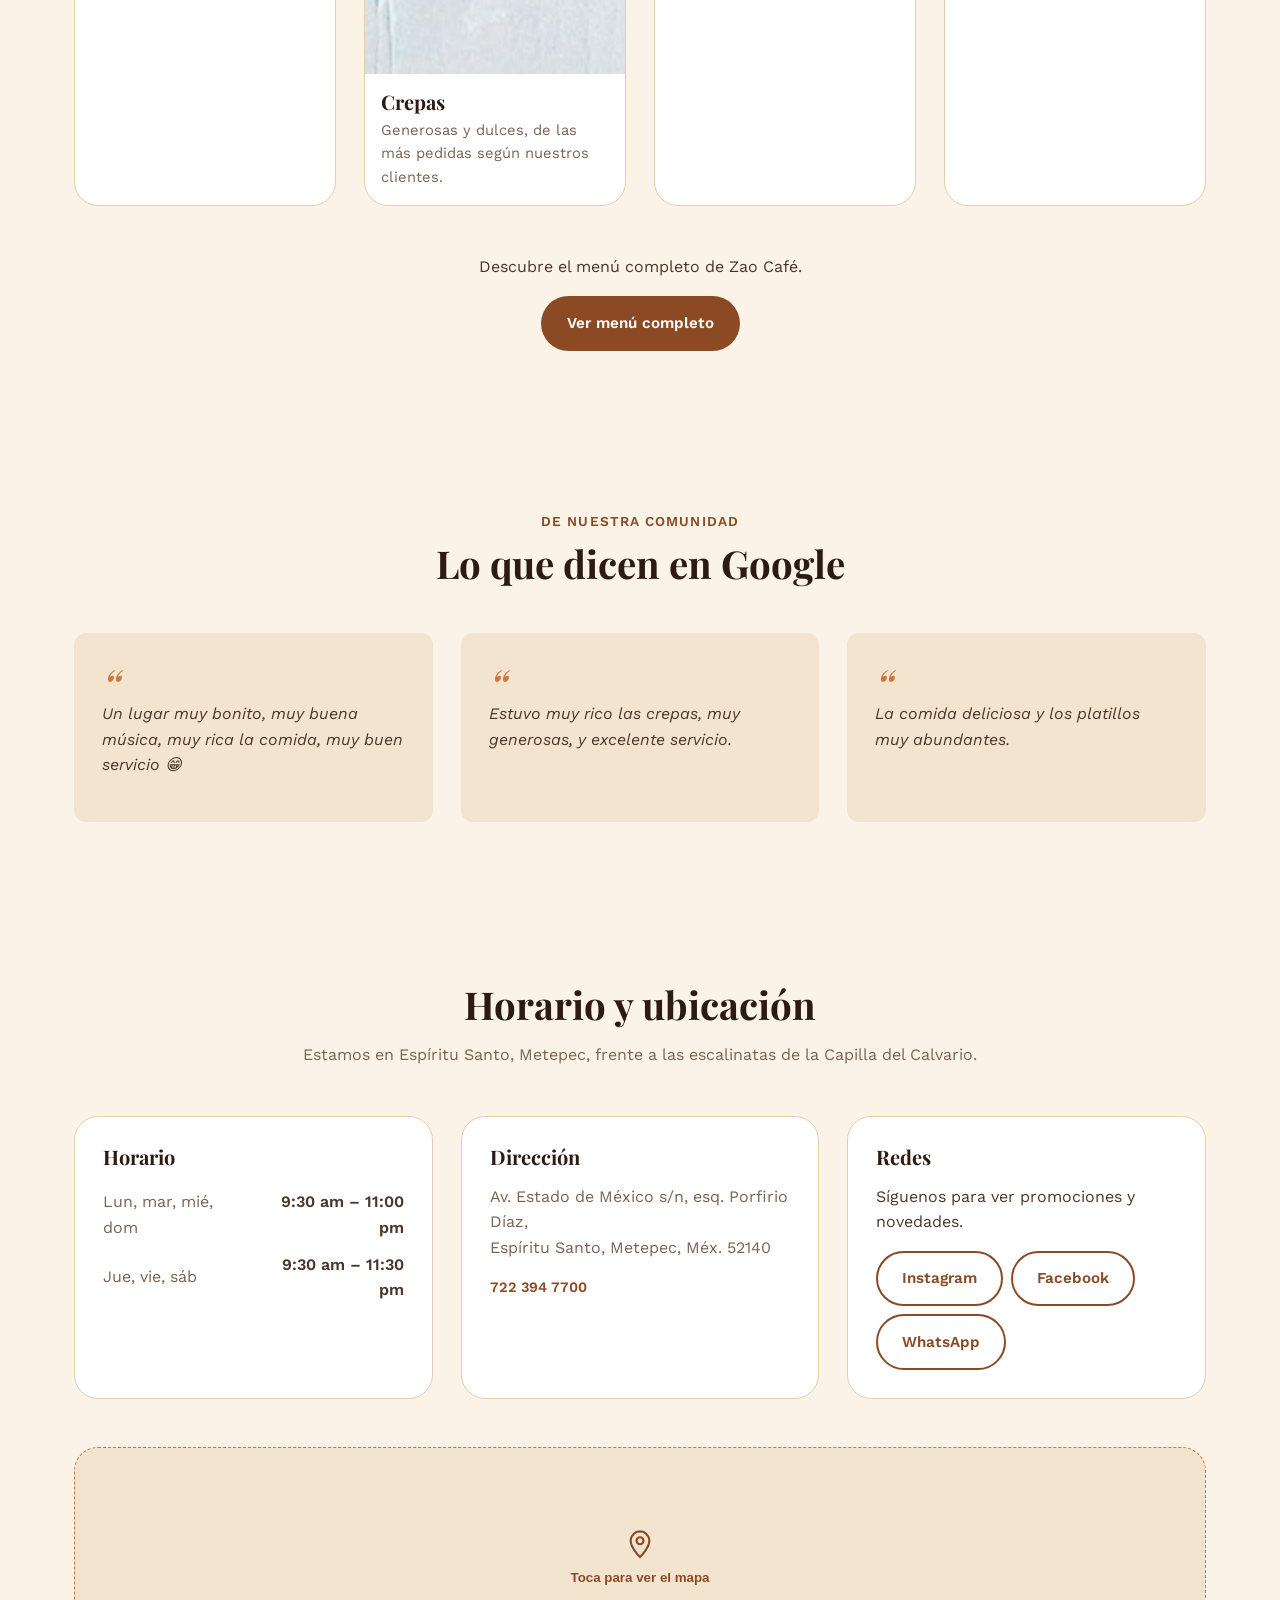
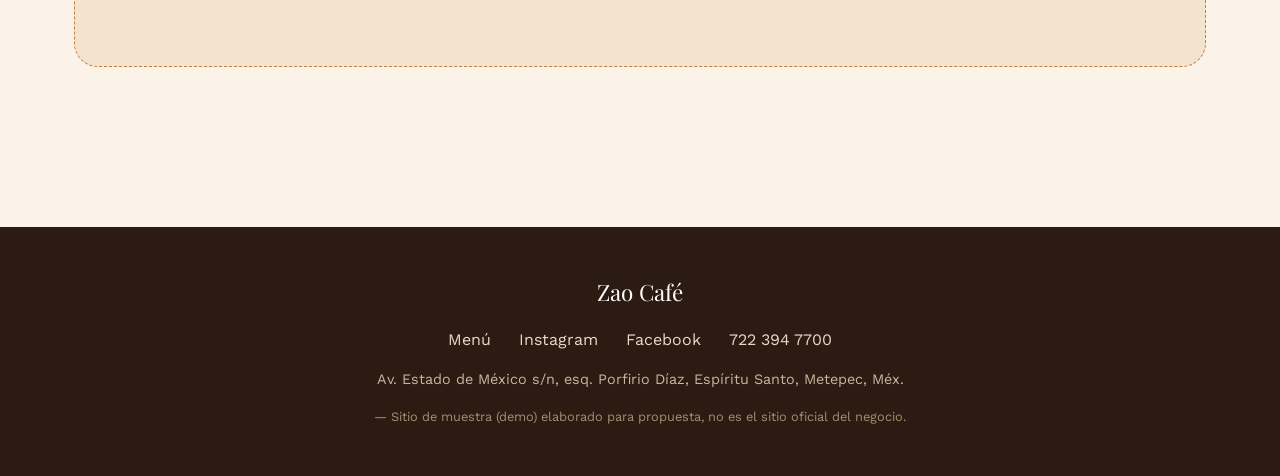
==== commit 693ec286: "Revisión de calidad: accesibilidad, contraste y responsive - Corrige desborde potencial en menú (eti" ====
--- a/index.html
+++ b/index.html
@@ -82,6 +82,8 @@
 </head>
 <body>
 
+  <a class="skip-link" href="#top">Saltar al contenido principal</a>
+
   <!-- ============ HEADER ============ -->
   <header class="site-header" id="site-header">
     <div class="header-inner">
@@ -102,10 +104,10 @@
 
       <nav class="header-social" aria-label="Redes sociales">
         <a href="https://www.instagram.com/zaocafe/" target="_blank" rel="noopener" aria-label="Instagram">
-          <svg viewBox="0 0 24 24" fill="none" stroke="currentColor" stroke-width="1.6"><rect x="3" y="3" width="18" height="18" rx="5"/><circle cx="12" cy="12" r="4"/><circle cx="17.3" cy="6.7" r="1" fill="currentColor" stroke="none"/></svg>
+          <svg viewBox="0 0 24 24" fill="none" stroke="currentColor" stroke-width="1.6" aria-hidden="true"><rect x="3" y="3" width="18" height="18" rx="5"/><circle cx="12" cy="12" r="4"/><circle cx="17.3" cy="6.7" r="1" fill="currentColor" stroke="none"/></svg>
         </a>
         <a href="https://www.facebook.com/zaocafeteria/" target="_blank" rel="noopener" aria-label="Facebook">
-          <svg viewBox="0 0 24 24" fill="none" stroke="currentColor" stroke-width="1.6"><circle cx="12" cy="12" r="9"/><path d="M13.8 8.2h-1.3c-.7 0-1.2.5-1.2 1.2v1.6H9.9v2h1.4V17h2v-4h1.4l.2-2h-1.6V9.7c0-.3.2-.5.5-.5h1.1V8.2z" fill="currentColor" stroke="none"/></svg>
+          <svg viewBox="0 0 24 24" fill="none" stroke="currentColor" stroke-width="1.6" aria-hidden="true"><circle cx="12" cy="12" r="9"/><path d="M13.8 8.2h-1.3c-.7 0-1.2.5-1.2 1.2v1.6H9.9v2h1.4V17h2v-4h1.4l.2-2h-1.6V9.7c0-.3.2-.5.5-.5h1.1V8.2z" fill="currentColor" stroke="none"/></svg>
         </a>
       </nav>
 
@@ -218,13 +220,13 @@
       <h2>Lo que dicen en Google</h2>
       <div class="testimonios-grid">
         <blockquote>
-          <p>"Un lugar muy bonito, muy buena música, muy rica la comida, muy buen servicio 😁"</p>
+          <p>Un lugar muy bonito, muy buena música, muy rica la comida, muy buen servicio 😁</p>
         </blockquote>
         <blockquote>
-          <p>"Estuvo muy rico las crepas, muy generosas, y excelente servicio."</p>
+          <p>Estuvo muy rico las crepas, muy generosas, y excelente servicio.</p>
         </blockquote>
         <blockquote>
-          <p>"La comida deliciosa y los platillos muy abundantes."</p>
+          <p>La comida deliciosa y los platillos muy abundantes.</p>
         </blockquote>
       </div>
     </section>
@@ -262,7 +264,7 @@
 
       <div class="location-map">
         <!-- Mapa bajo demanda: el iframe solo se crea al hacer click, para no sumar peso a la carga inicial -->
-        <button type="button" class="location-map-load" data-map-src="https://www.google.com/maps?q=19.2511988,-99.6049999&output=embed&z=17">
+        <button type="button" class="location-map-load" data-map-src="https://www.google.com/maps?q=19.2511988,-99.6049999&output=embed&z=17" aria-label="Toca para ver el mapa de Zao Café">
           <svg viewBox="0 0 24 24" fill="none" stroke="currentColor" stroke-width="1.6" aria-hidden="true"><path d="M12 21s7-6.8 7-12.2A7 7 0 1 0 5 8.8C5 14.2 12 21 12 21Z"/><circle cx="12" cy="8.8" r="2.6"/></svg>
           <span>Toca para ver el mapa</span>
         </button>
--- a/style.css
+++ b/style.css
@@ -56,8 +56,22 @@
   margin: 0 0 var(--space-sm);
 }
 
+h1, h2 { text-wrap: balance; }
 h2 { font-size: clamp(1.75rem, 4vw, 2.4rem); text-align: center; }
 h3 { font-size: 1.25rem; }
+
+.skip-link {
+  position: absolute;
+  top: -100%;
+  left: 1rem;
+  z-index: 200;
+  background: var(--color-accent-deep);
+  color: var(--color-white);
+  padding: 0.75rem 1.25rem;
+  border-radius: var(--radius);
+  transition: top var(--transition);
+}
+.skip-link:focus { top: 1rem; }
 
 p { margin: 0 0 var(--space-sm); }
 
@@ -123,6 +137,7 @@
   min-height: 44px;
   transition: transform var(--transition), background var(--transition), box-shadow var(--transition);
   border: 2px solid transparent;
+  touch-action: manipulation;
 }
 .btn-primary {
   background: var(--color-accent-deep);
@@ -143,8 +158,9 @@
 .btn-outline:hover { background: var(--color-accent-deep); color: var(--color-white); }
 
 @media (prefers-reduced-motion: reduce) {
-  .btn, .btn-primary:hover, .btn-secondary:hover { transition: none; transform: none; }
+  *, *::before, *::after { transition: none !important; animation: none !important; }
   html { scroll-behavior: auto; }
+  .tarjeta-foto-item:hover, .whatsapp-float:hover, .btn-primary:hover, .btn-secondary:hover { transform: none; }
 }
 
 /* ============ HEADER ============ */
@@ -231,6 +247,7 @@
   border: none;
   cursor: pointer;
   margin-left: auto;
+  touch-action: manipulation;
 }
 .nav-toggle span {
   display: block;
@@ -461,7 +478,7 @@
 .footer-links a { color: #e9d9c6; transition: color var(--transition); }
 .footer-links a:hover { color: var(--color-accent); }
 .footer-address { font-size: 0.9rem; color: #c9b6a0; }
-.footer-demo { font-size: 0.8rem; color: #96806c; margin-top: var(--space-sm); margin-bottom: 0; }
+.footer-demo { font-size: 0.8rem; color: #a3906f; margin-top: var(--space-sm); margin-bottom: 0; }
 
 /* ============ WHATSAPP FLOTANTE ============ */
 .whatsapp-float {
@@ -479,6 +496,7 @@
   box-shadow: 0 8px 20px rgba(0,0,0,0.25);
   z-index: 90;
   transition: transform var(--transition);
+  touch-action: manipulation;
 }
 .whatsapp-float:hover { transform: scale(1.08); }
 .whatsapp-float svg { width: 30px; height: 30px; }
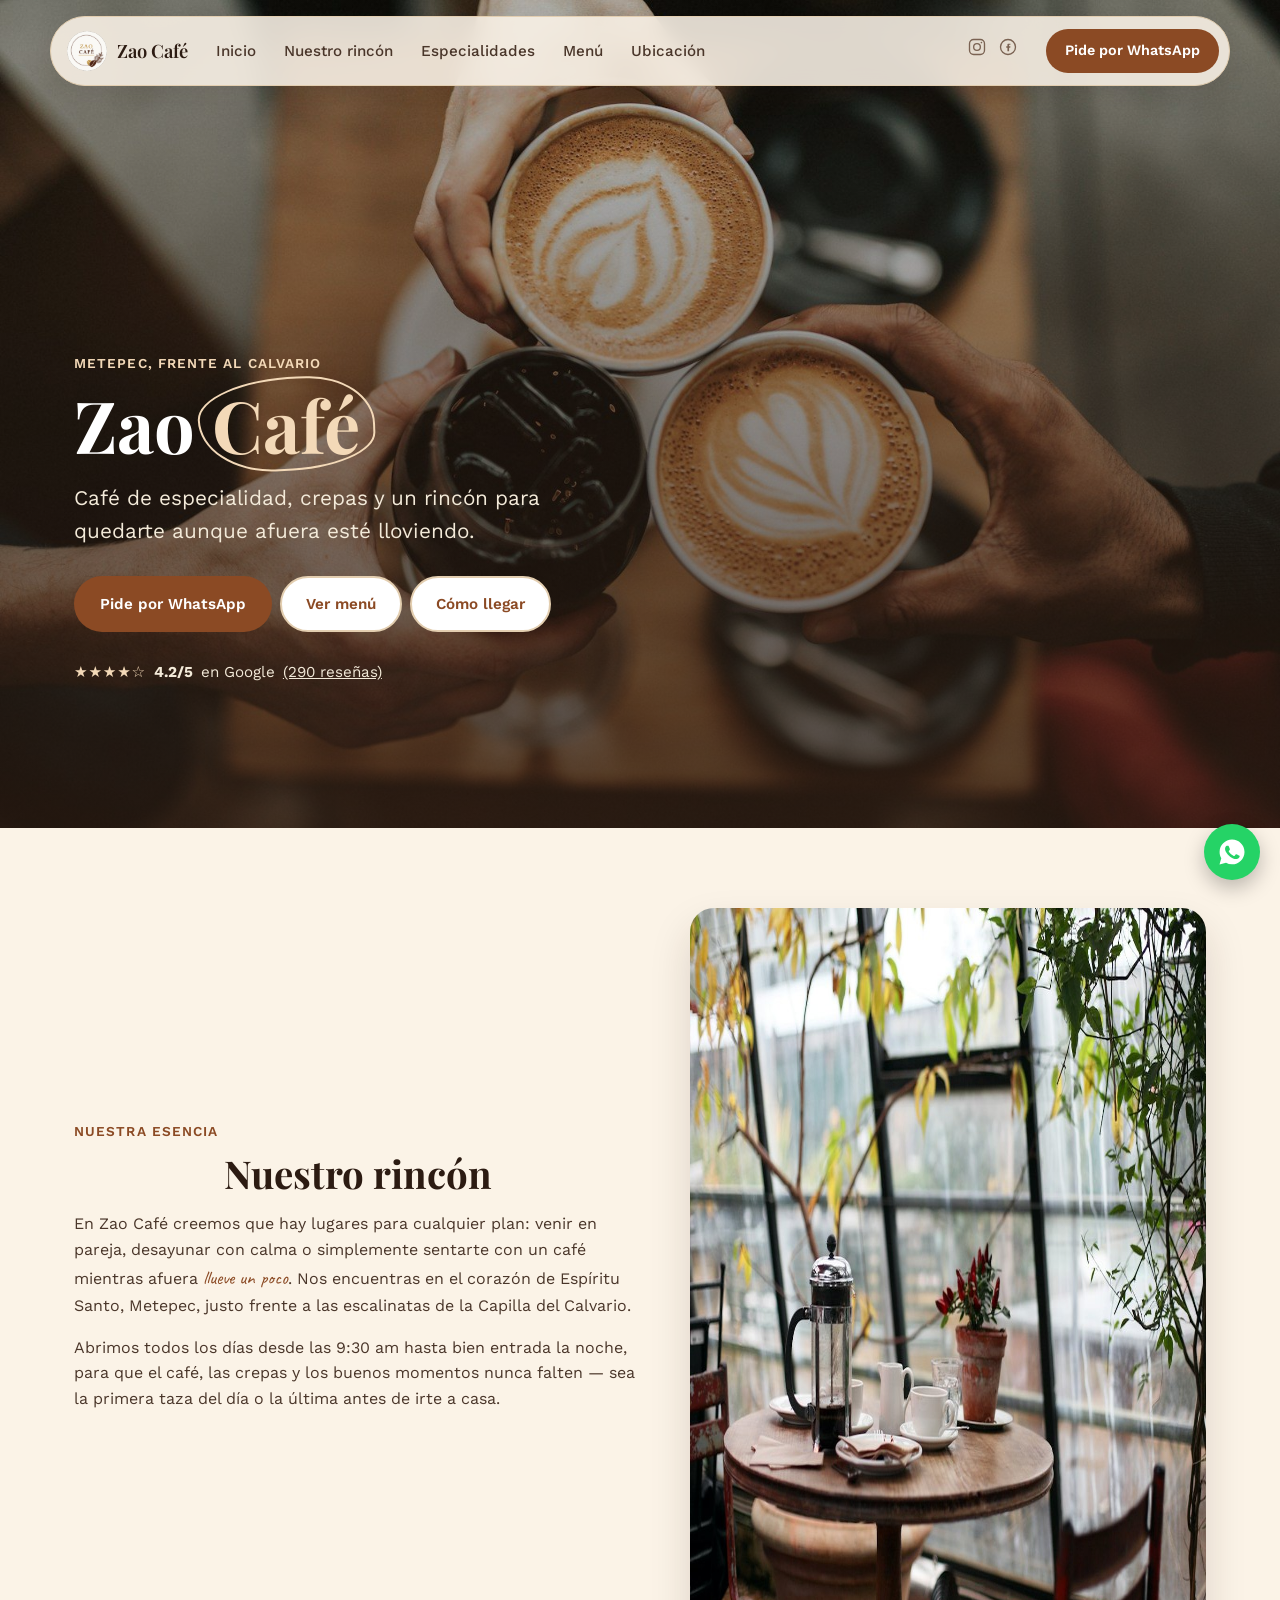
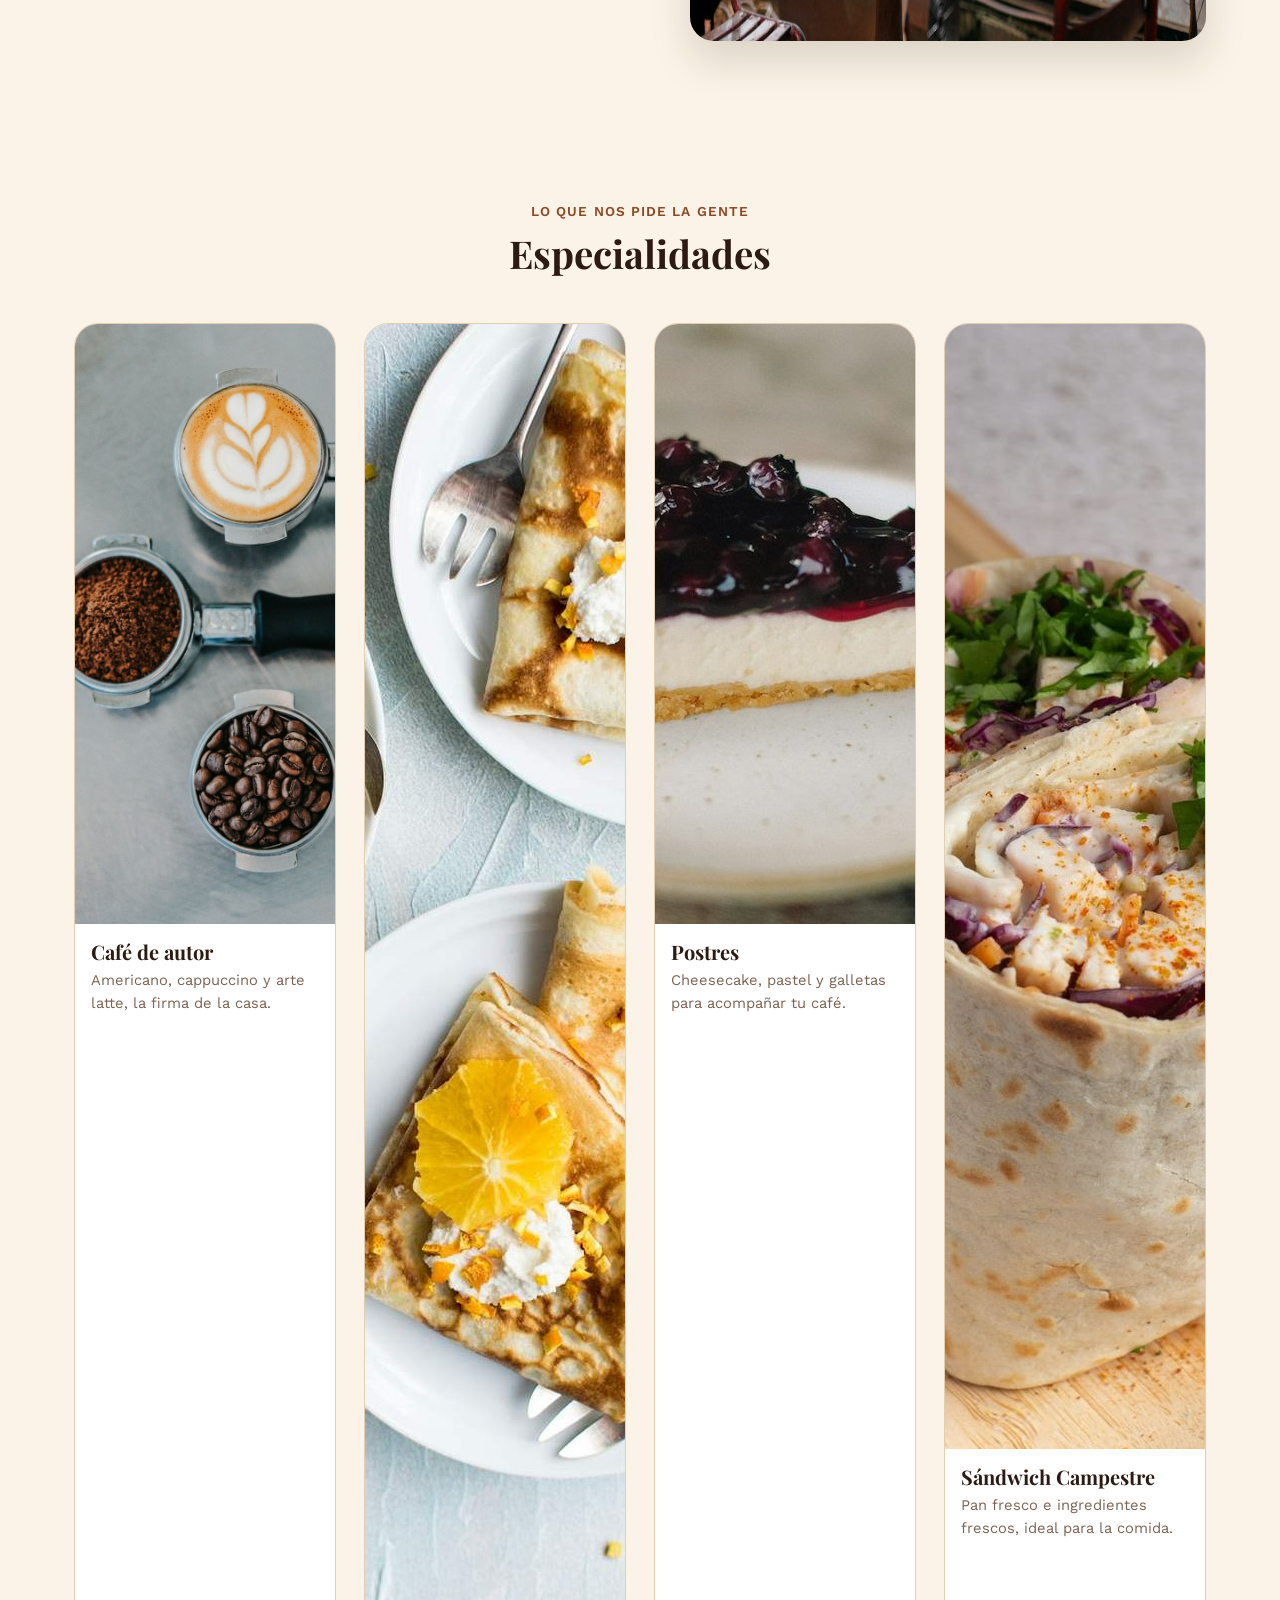
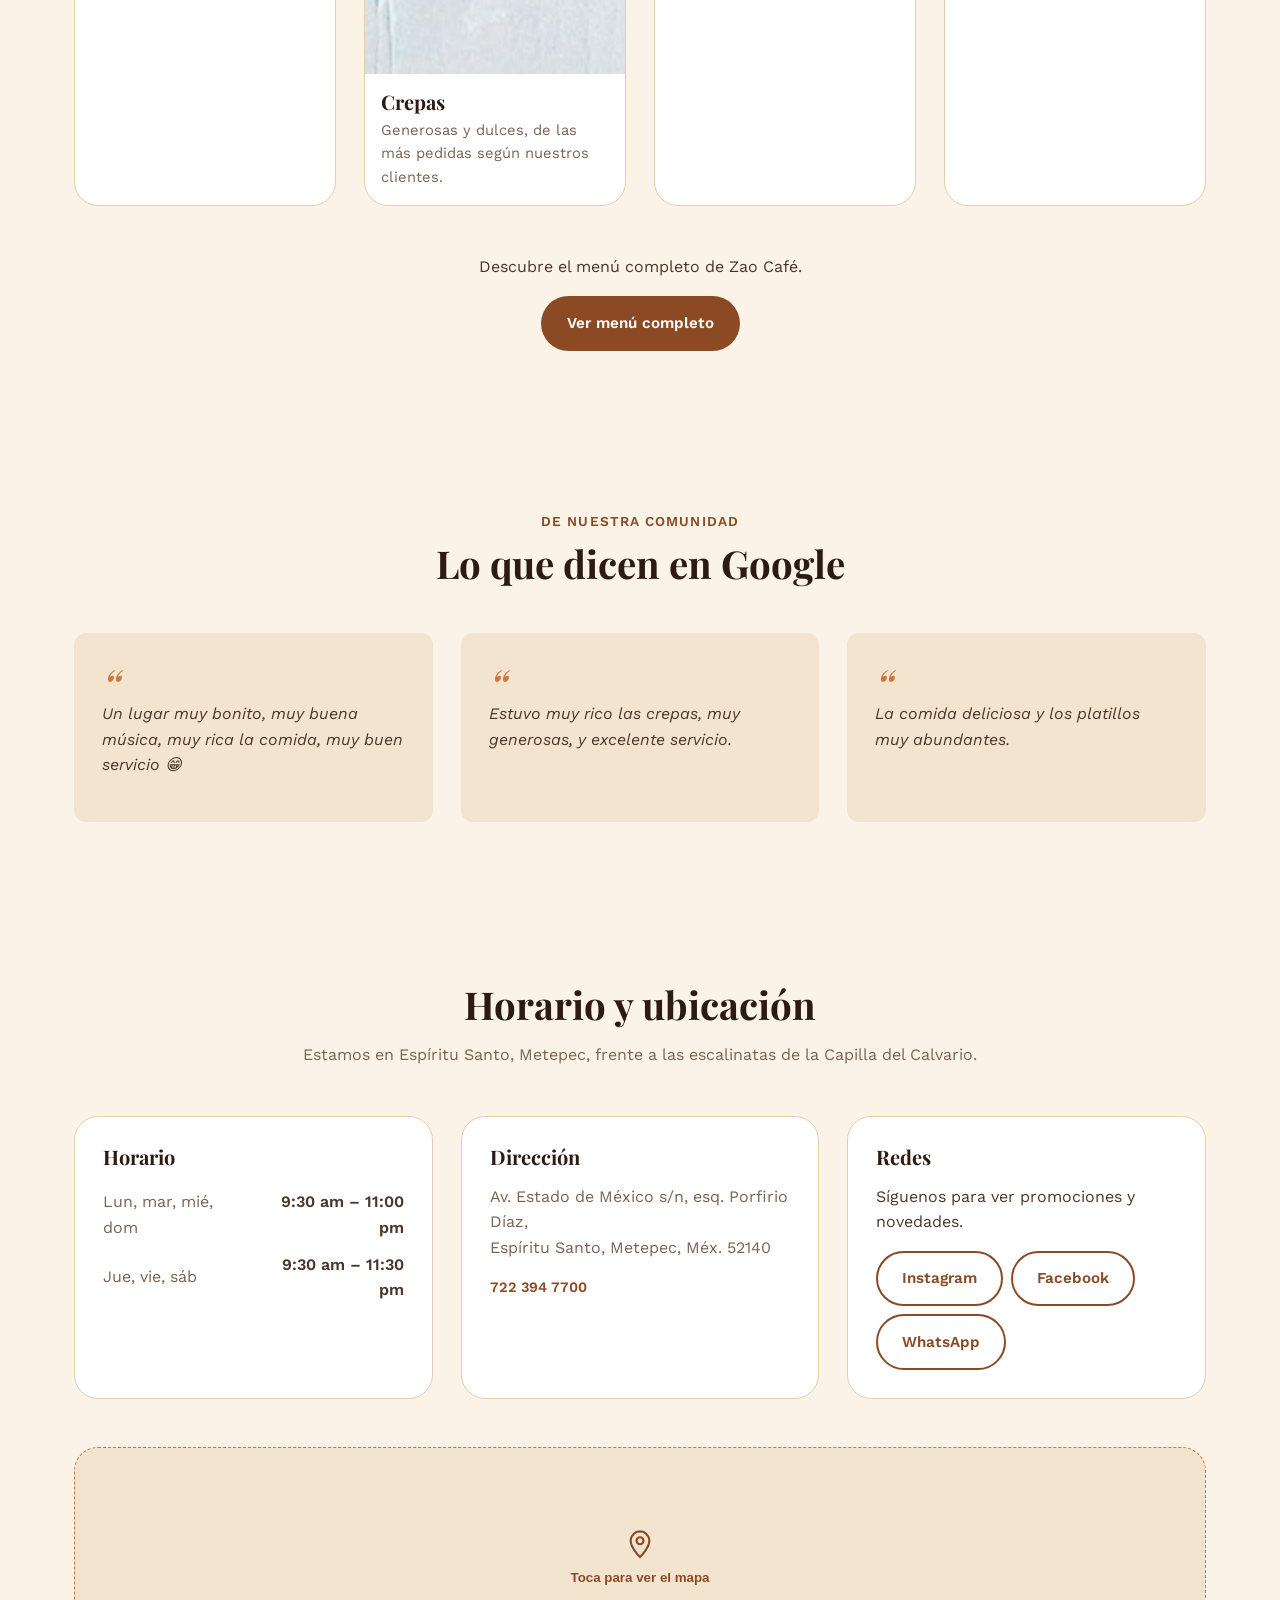
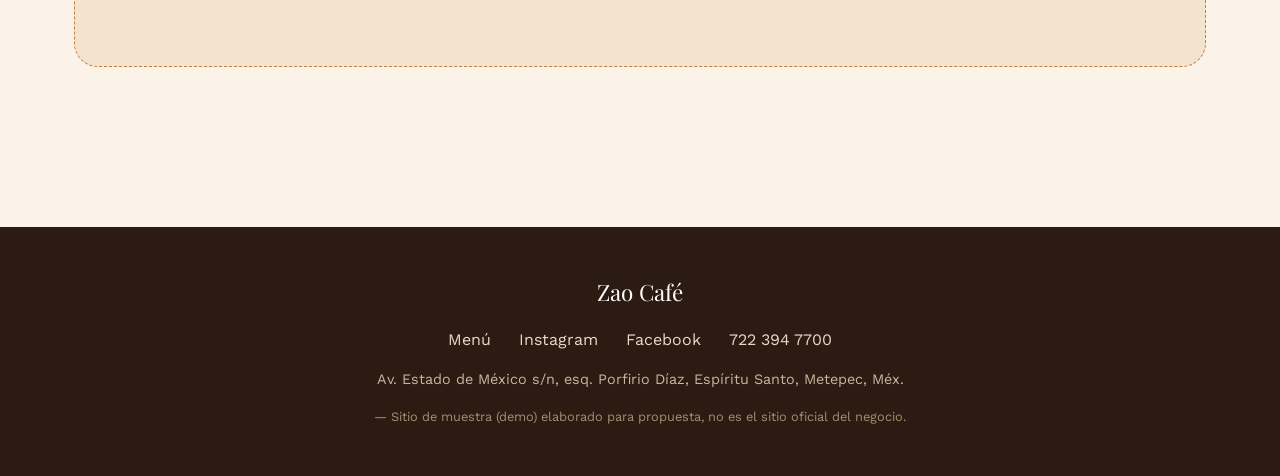
==== commit 3283b402: "Quita dato no publicado por el negocio y último style inline - Elimina el recuadro "amigable LGBTQ+"" ====
--- a/index.html
+++ b/index.html
@@ -161,9 +161,6 @@
             Abrimos todos los días desde las 9:30 am hasta bien entrada la noche, para que el café, las
             crepas y los buenos momentos nunca falten — sea la primera taza del día o la última antes de irte a casa.
           </p>
-          <div class="about-aside">
-            Un espacio abierto a todos: Zao Café aparece reconocido como un lugar amigable con la comunidad LGBTQ+.
-          </div>
         </div>
         <div class="about-image">
           <!-- FOTO PLACEHOLDER: stock (Unsplash), mesa junto a ventana — reemplazar por foto real del interior de Zao Café -->
@@ -174,7 +171,7 @@
 
     <!-- ============ ESPECIALIDADES ============ -->
     <section id="especialidades" class="menu-categorias">
-      <span class="eyebrow" style="text-align:center;">Lo que nos pide la gente</span>
+      <span class="eyebrow eyebrow-center">Lo que nos pide la gente</span>
       <h2>Especialidades</h2>
       <div class="tarjetas tarjetas-foto">
 
@@ -216,7 +213,7 @@
 
     <!-- ============ RESEÑAS ============ -->
     <section class="testimonios">
-      <span class="eyebrow" style="text-align:center;">De nuestra comunidad</span>
+      <span class="eyebrow eyebrow-center">De nuestra comunidad</span>
       <h2>Lo que dicen en Google</h2>
       <div class="testimonios-grid">
         <blockquote>
--- a/style.css
+++ b/style.css
@@ -91,6 +91,7 @@
   color: var(--color-accent-deep);
   margin-bottom: var(--space-xs);
 }
+.eyebrow-center { text-align: center; }
 
 .script-accent {
   font-family: var(--font-script);
@@ -333,6 +334,14 @@
   max-width: var(--content-max);
   margin: 0 auto;
 }
+/* El hero es full-bleed: no hereda el max-width/margen centrado de las demás secciones */
+main section.hero {
+  max-width: none;
+  margin-left: 0;
+  margin-right: 0;
+  padding-left: 0;
+  padding-right: 0;
+}
 
 /* ============ NUESTRO RINCÓN ============ */
 .about-card {
@@ -345,16 +354,6 @@
   border-radius: var(--radius-lg);
   box-shadow: 0 20px 40px rgba(44, 27, 18, 0.15);
 }
-.about-aside {
-  margin-top: var(--space-md);
-  padding: var(--space-sm) var(--space-md);
-  background: var(--color-panel);
-  border-radius: var(--radius);
-  border-left: 4px solid var(--color-accent);
-  color: var(--color-text-soft);
-  font-size: 0.95rem;
-}
-
 /* ============ ESPECIALIDADES ============ */
 .tarjetas {
   display: grid;
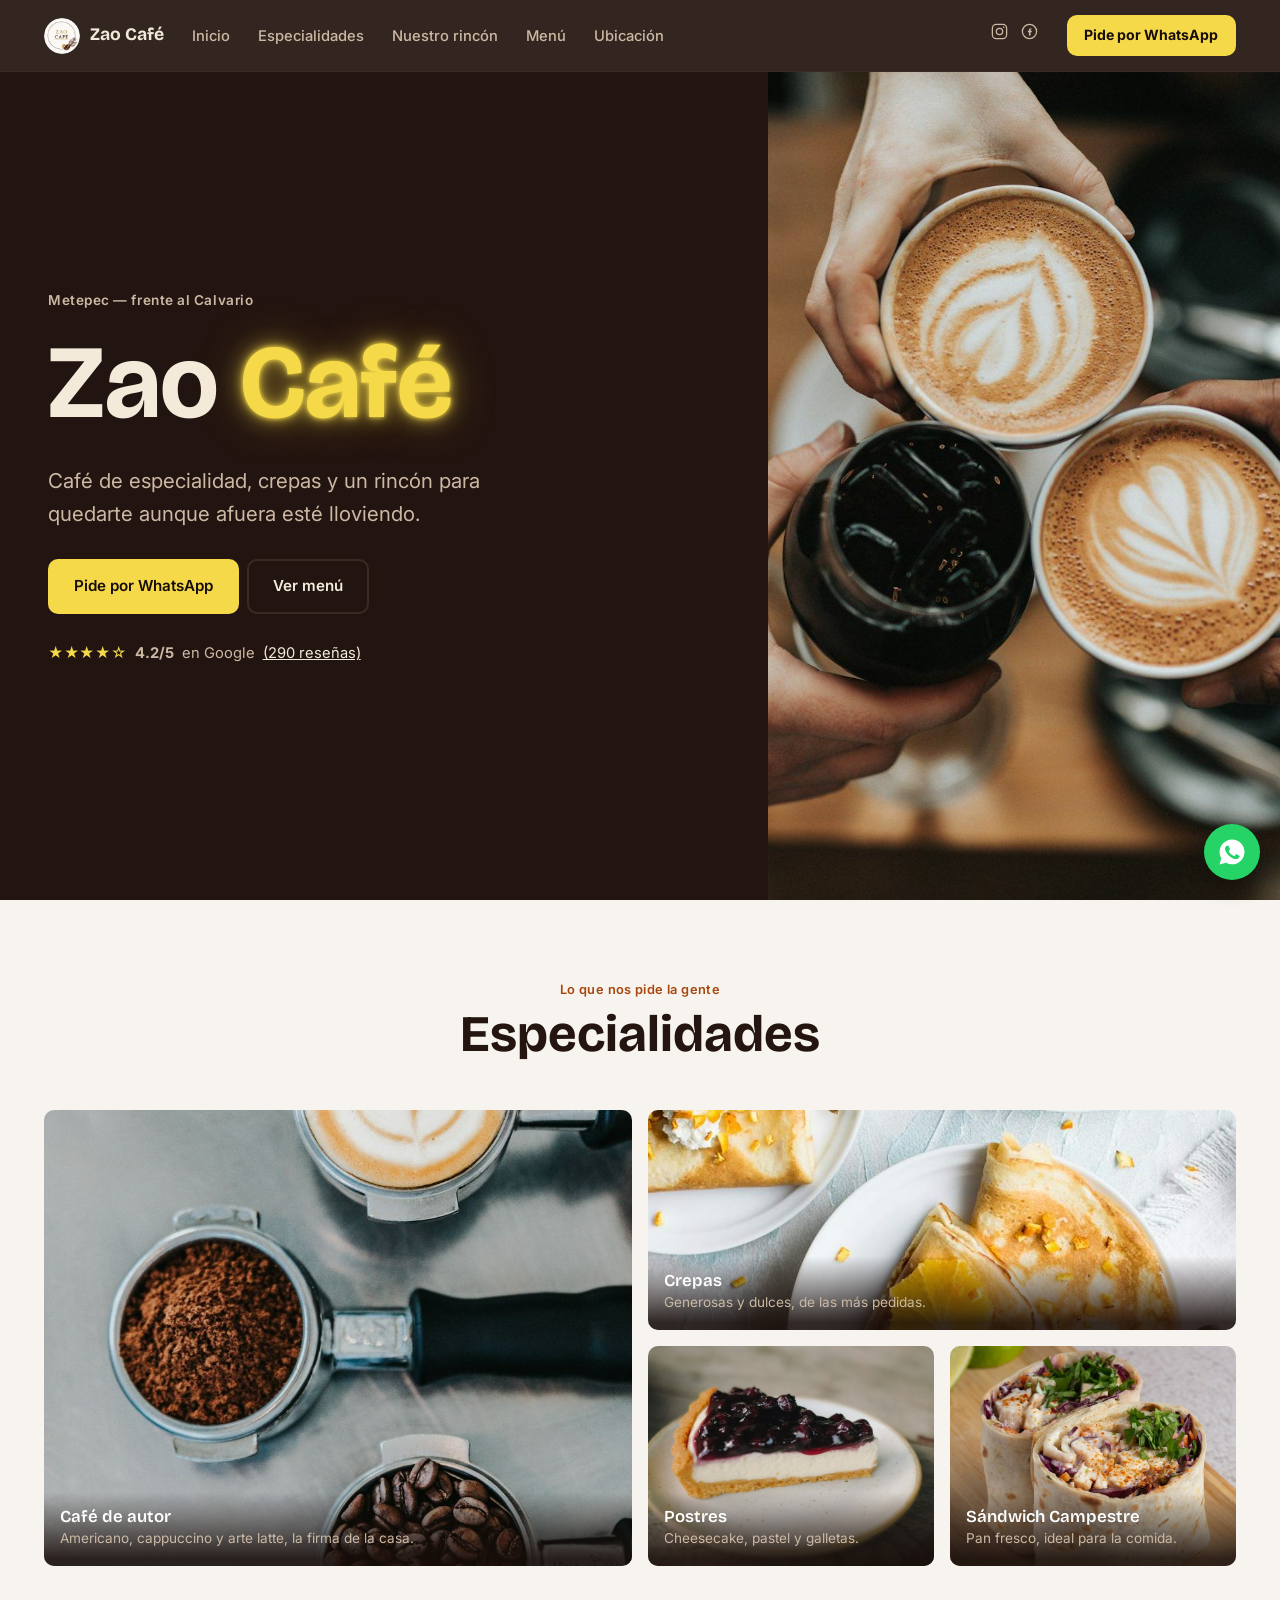
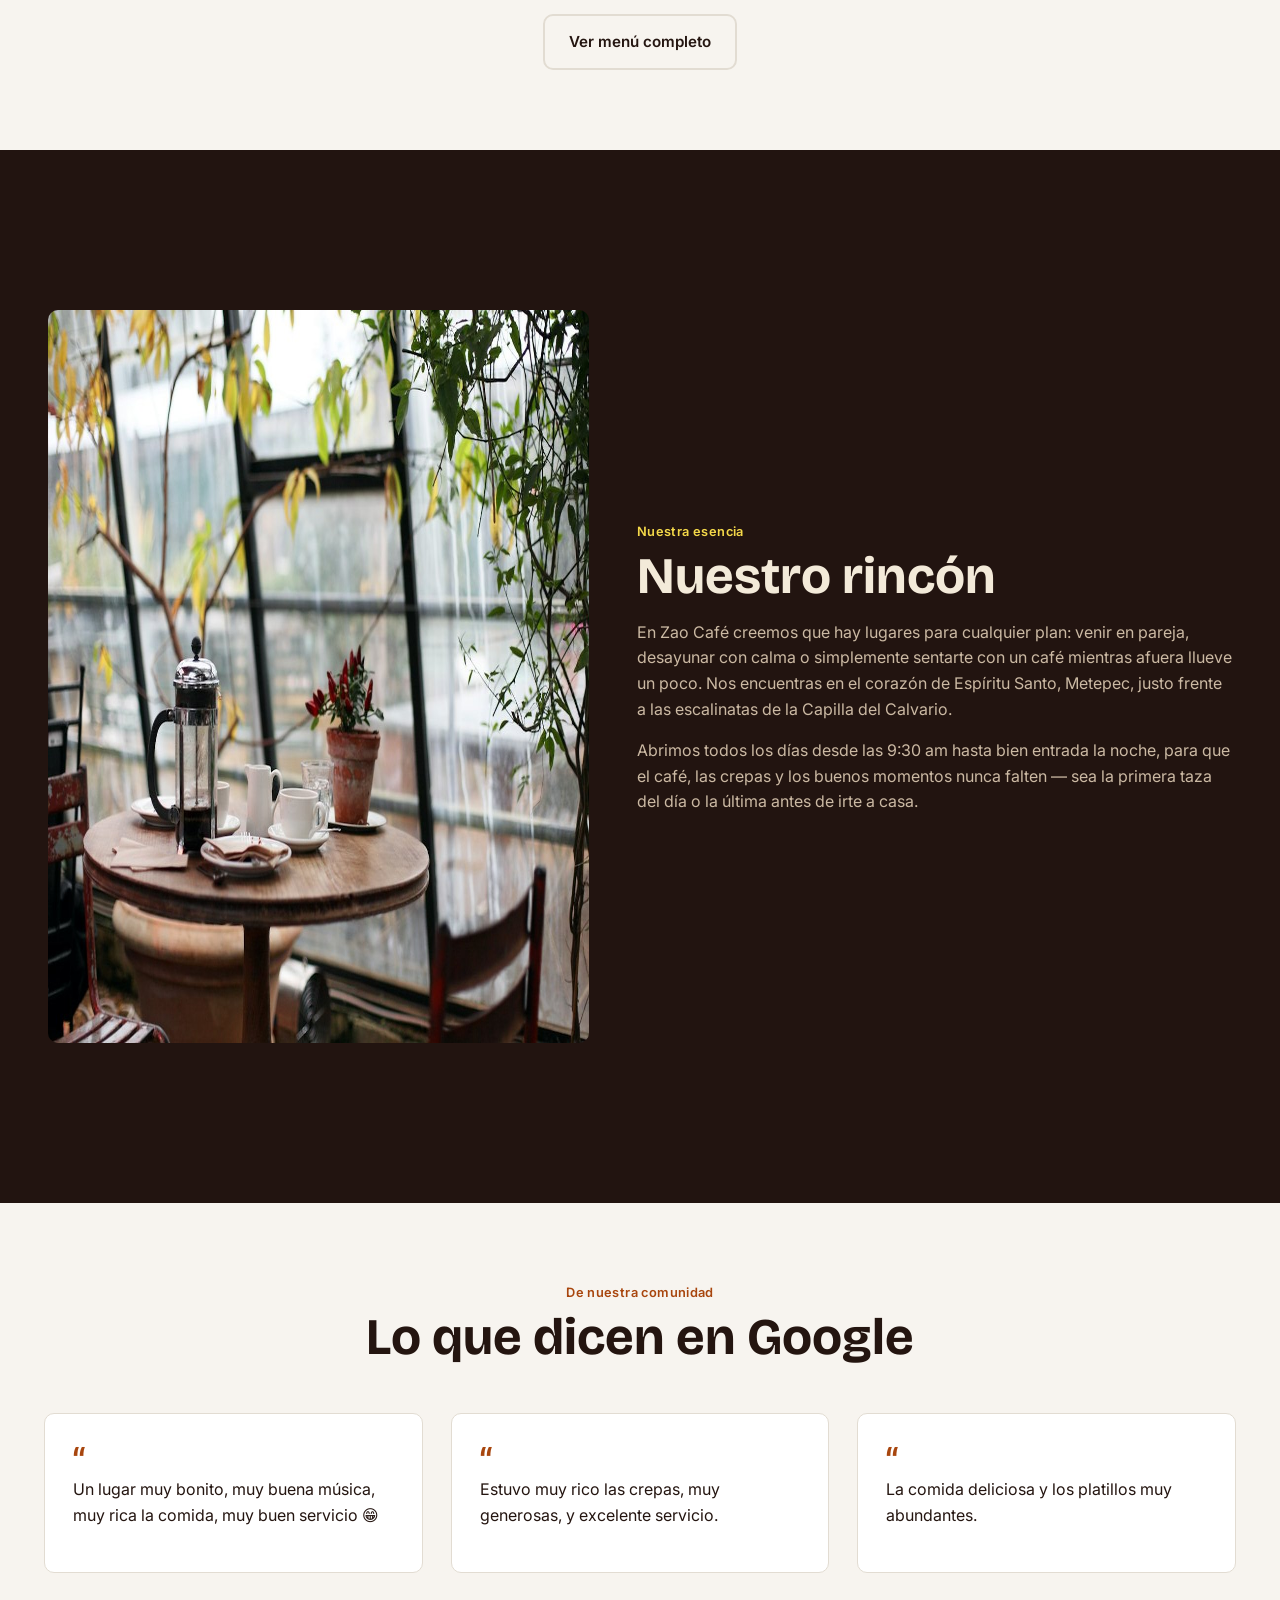
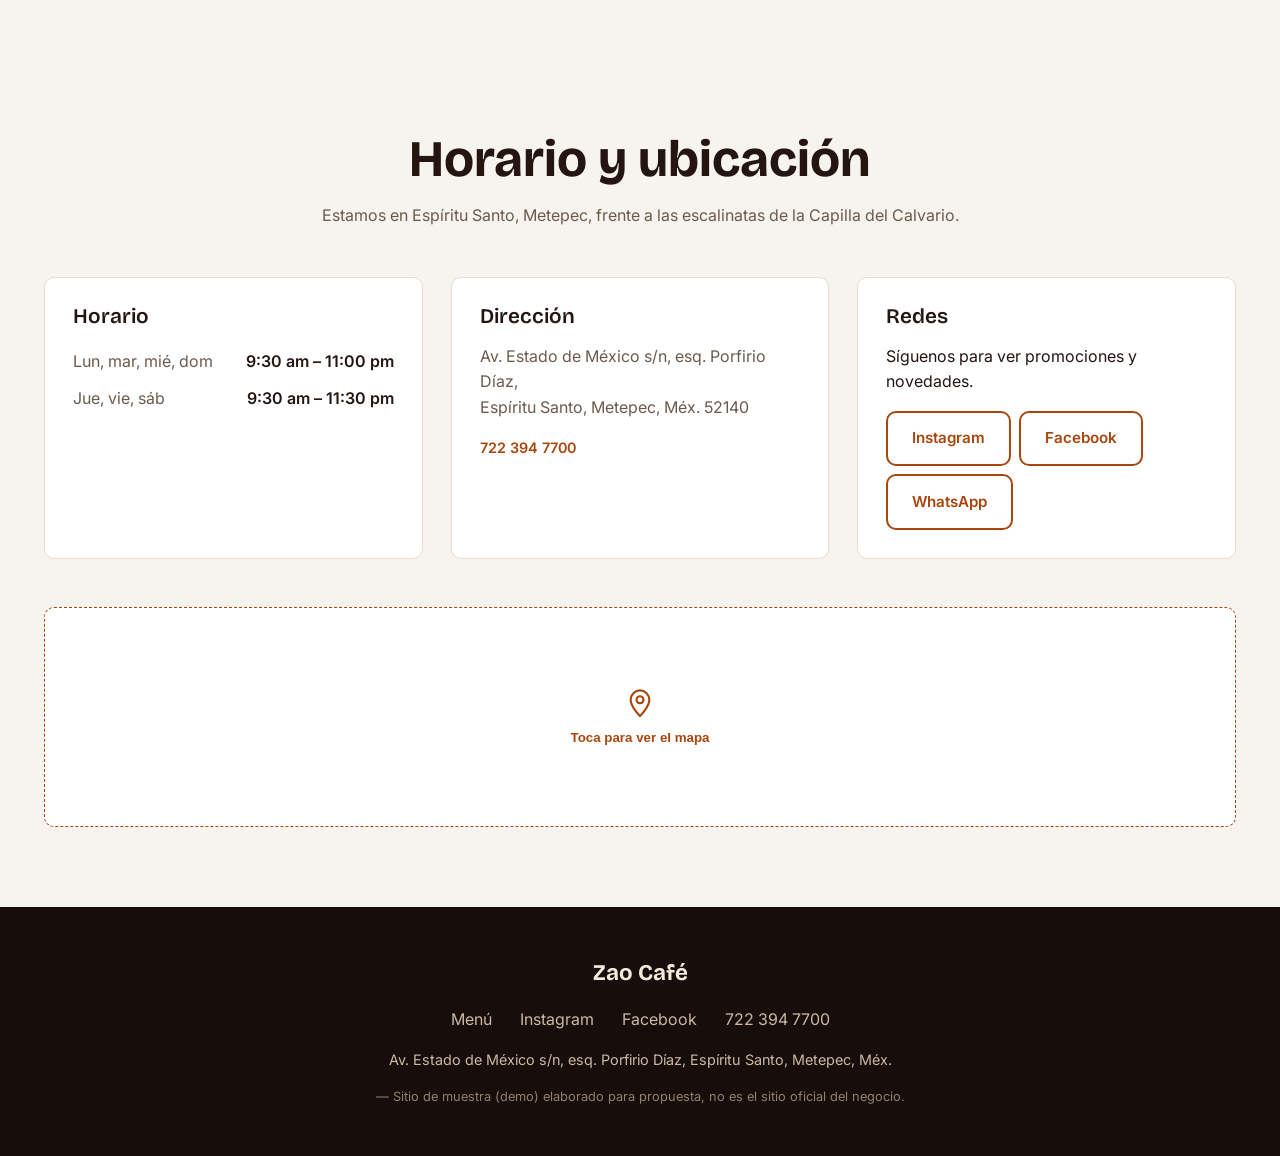
==== commit d218c7b5: "Rediseño Zao Café: rompe con la receta visual repetida en demos previos Header fijo de ancho complet" ====
--- a/index.html
+++ b/index.html
@@ -28,7 +28,7 @@
   <link rel="icon" type="image/png" href="images/logo.png">
   <link rel="preconnect" href="https://fonts.googleapis.com">
   <link rel="preconnect" href="https://fonts.gstatic.com" crossorigin>
-  <link href="https://fonts.googleapis.com/css2?family=Playfair+Display:ital,wght@0,500;0,600;0,700;1,500&family=Work+Sans:wght@400;500;600;700&family=Caveat:wght@600;700&display=swap" rel="stylesheet">
+  <link href="https://fonts.googleapis.com/css2?family=Bricolage+Grotesque:opsz,wght@12..96,400..800&family=Inter:wght@400;500;600;700&display=swap" rel="stylesheet">
   <link rel="stylesheet" href="style.css">
 
   <script type="application/ld+json">
@@ -84,19 +84,19 @@
 
   <a class="skip-link" href="#top">Saltar al contenido principal</a>
 
-  <!-- ============ HEADER ============ -->
+  <!-- ============ HEADER (barra fija de ancho completo, sin cápsula) ============ -->
   <header class="site-header" id="site-header">
     <div class="header-inner">
       <a href="#top" class="logo">
-        <img src="images/logo.png" alt="Zao Café" width="40" height="40" class="logo-mark">
+        <img src="images/logo.png" alt="Zao Café" width="36" height="36" class="logo-mark">
         Zao Café
       </a>
 
       <nav class="main-nav" id="main-nav" aria-label="Navegación principal">
         <ul>
           <li><a href="#top">Inicio</a></li>
+          <li><a href="#especialidades">Especialidades</a></li>
           <li><a href="#rincon">Nuestro rincón</a></li>
-          <li><a href="#especialidades">Especialidades</a></li>
           <li><a href="menu.html">Menú</a></li>
           <li><a href="#ubicacion">Ubicación</a></li>
         </ul>
@@ -123,19 +123,15 @@
 
   <main id="top">
 
-    <!-- ============ HERO ============ -->
+    <!-- ============ HERO (split 60/40, panel sólido + foto a sangre) ============ -->
     <section class="hero" id="hero">
-      <!-- FOTO PLACEHOLDER: stock (Unsplash), estilo similar al de la cafetería — reemplazar por foto real del local cuando esté disponible -->
-      <img class="hero-bg" src="images/hero-cafe.jpg" alt="Amigos brindando con tazas de café con arte latte" width="1600" height="1067" fetchpriority="high">
-      <div class="hero-scrim" aria-hidden="true"></div>
-      <div class="hero-content">
-        <span class="hero-eyebrow">Metepec, frente al Calvario</span>
-        <h1>Zao <span class="doodle-word">Café</span></h1>
+      <div class="hero-panel">
+        <span class="hero-eyebrow">Metepec — frente al Calvario</span>
+        <h1>Zao <span class="neon">Café</span></h1>
         <p class="hero-tagline">Café de especialidad, crepas y un rincón para quedarte aunque afuera esté lloviendo.</p>
         <div class="hero-actions">
           <a class="btn btn-primary" href="https://wa.me/527223947700?text=Hola%2C%20quisiera%20hacer%20una%20reservaci%C3%B3n%20en%20Zao%20Caf%C3%A9" target="_blank" rel="noopener noreferrer">Pide por WhatsApp</a>
           <a class="btn btn-secondary" href="menu.html">Ver menú</a>
-          <a class="btn btn-secondary" href="#ubicacion">Cómo llegar</a>
         </div>
         <p class="hero-rating">
           <span aria-hidden="true">★★★★☆</span>
@@ -143,71 +139,80 @@
           <a href="https://www.google.com/maps/place/ZAO+Caf%C3%A9/@19.2511988,-99.6049999,17z" target="_blank" rel="noopener">(290 reseñas)</a>
         </p>
       </div>
-    </section>
-
-    <!-- ============ NUESTRO RINCÓN ============ -->
-    <section id="rincon" class="about">
-      <div class="about-card">
-        <div class="about-text">
+      <div class="hero-photo">
+        <!-- FOTO PLACEHOLDER: stock (Unsplash), estilo similar al de la cafetería — reemplazar por foto real del local cuando esté disponible -->
+        <img src="images/hero-cafe.jpg" alt="Amigos brindando con tazas de café con arte latte" width="1600" height="1067" fetchpriority="high">
+      </div>
+    </section>
+
+    <!-- ============ ESPECIALIDADES (mosaico asimétrico, primero) ============ -->
+    <section id="especialidades" class="especialidades">
+      <span class="eyebrow eyebrow-center">Lo que nos pide la gente</span>
+      <h2>Especialidades</h2>
+
+      <div class="mosaico">
+        <a class="mosaico-item mosaico-grande" href="menu.html#bebidas">
+          <!-- FOTO PLACEHOLDER: stock (Unsplash), café con arte latte — reemplazar por foto real -->
+          <img src="images/especialidad-latte.jpg" alt="Taza de café con arte latte en forma de corazón" width="900" height="600" loading="lazy">
+          <div class="mosaico-caption">
+            <h3>Café de autor</h3>
+            <p>Americano, cappuccino y arte latte, la firma de la casa.</p>
+          </div>
+        </a>
+
+        <a class="mosaico-item" href="menu.html#brunch">
+          <!-- FOTO PLACEHOLDER: stock (Unsplash), crepas dulces — reemplazar por foto real -->
+          <img src="images/especialidad-crepas.jpg" alt="Crepas dulces servidas con fruta fresca" width="900" height="1350" loading="lazy">
+          <div class="mosaico-caption">
+            <h3>Crepas</h3>
+            <p>Generosas y dulces, de las más pedidas.</p>
+          </div>
+        </a>
+
+        <a class="mosaico-item" href="menu.html#postres">
+          <!-- FOTO PLACEHOLDER: stock (Unsplash), rebanada de cheesecake — reemplazar por foto real -->
+          <img src="images/especialidad-postre.jpg" alt="Rebanada de cheesecake con mermelada de zarzamora" width="900" height="600" loading="lazy">
+          <div class="mosaico-caption">
+            <h3>Postres</h3>
+            <p>Cheesecake, pastel y galletas.</p>
+          </div>
+        </a>
+
+        <a class="mosaico-item" href="menu.html#salado">
+          <!-- FOTO PLACEHOLDER: stock (Unsplash), sándwich — reemplazar por foto real del Sándwich Campestre -->
+          <img src="images/especialidad-sandwich.jpg" alt="Sándwich relleno con vegetales frescos" width="900" height="1125" loading="lazy">
+          <div class="mosaico-caption">
+            <h3>Sándwich Campestre</h3>
+            <p>Pan fresco, ideal para la comida.</p>
+          </div>
+        </a>
+      </div>
+
+      <div class="menu-acceso">
+        <a class="btn btn-outline-light" href="menu.html">Ver menú completo</a>
+      </div>
+    </section>
+
+    <!-- ============ NUESTRO RINCÓN (banda oscura) ============ -->
+    <section id="rincon" class="rincon">
+      <div class="rincon-grid">
+        <div class="rincon-photo">
+          <!-- FOTO PLACEHOLDER: stock (Unsplash), mesa junto a ventana — reemplazar por foto real del interior de Zao Café -->
+          <img src="images/rincon-interior.jpg" alt="Mesa junto a una ventana con plantas, ambiente cálido de cafetería" width="1100" height="733" loading="lazy">
+        </div>
+        <div class="rincon-text">
           <span class="eyebrow">Nuestra esencia</span>
           <h2>Nuestro rincón</h2>
           <p>
             En Zao Café creemos que hay lugares para cualquier plan: venir en pareja, desayunar con calma
-            o simplemente sentarte con un café mientras afuera <span class="script-accent">llueve un poco</span>.
-            Nos encuentras en el corazón de Espíritu Santo, Metepec, justo frente a las escalinatas de la
-            Capilla del Calvario.
+            o simplemente sentarte con un café mientras afuera llueve un poco. Nos encuentras en el corazón
+            de Espíritu Santo, Metepec, justo frente a las escalinatas de la Capilla del Calvario.
           </p>
           <p>
             Abrimos todos los días desde las 9:30 am hasta bien entrada la noche, para que el café, las
             crepas y los buenos momentos nunca falten — sea la primera taza del día o la última antes de irte a casa.
           </p>
         </div>
-        <div class="about-image">
-          <!-- FOTO PLACEHOLDER: stock (Unsplash), mesa junto a ventana — reemplazar por foto real del interior de Zao Café -->
-          <img src="images/rincon-interior.jpg" alt="Mesa junto a una ventana con plantas, ambiente cálido de cafetería" width="1100" height="733" loading="lazy">
-        </div>
-      </div>
-    </section>
-
-    <!-- ============ ESPECIALIDADES ============ -->
-    <section id="especialidades" class="menu-categorias">
-      <span class="eyebrow eyebrow-center">Lo que nos pide la gente</span>
-      <h2>Especialidades</h2>
-      <div class="tarjetas tarjetas-foto">
-
-        <a class="tarjeta tarjeta-foto-item" href="menu.html#bebidas">
-          <!-- FOTO PLACEHOLDER: stock (Unsplash), café con arte latte — reemplazar por foto real -->
-          <img src="images/especialidad-latte.jpg" alt="Taza de café con arte latte en forma de corazón" width="900" height="600" loading="lazy">
-          <h3>Café de autor</h3>
-          <p>Americano, cappuccino y arte latte, la firma de la casa.</p>
-        </a>
-
-        <a class="tarjeta tarjeta-foto-item" href="menu.html#brunch">
-          <!-- FOTO PLACEHOLDER: stock (Unsplash), crepas dulces — reemplazar por foto real -->
-          <img src="images/especialidad-crepas.jpg" alt="Crepas dulces servidas con fruta fresca" width="900" height="1350" loading="lazy">
-          <h3>Crepas</h3>
-          <p>Generosas y dulces, de las más pedidas según nuestros clientes.</p>
-        </a>
-
-        <a class="tarjeta tarjeta-foto-item" href="menu.html#postres">
-          <!-- FOTO PLACEHOLDER: stock (Unsplash), rebanada de cheesecake — reemplazar por foto real -->
-          <img src="images/especialidad-postre.jpg" alt="Rebanada de cheesecake con mermelada de zarzamora" width="900" height="600" loading="lazy">
-          <h3>Postres</h3>
-          <p>Cheesecake, pastel y galletas para acompañar tu café.</p>
-        </a>
-
-        <a class="tarjeta tarjeta-foto-item" href="menu.html#salado">
-          <!-- FOTO PLACEHOLDER: stock (Unsplash), sándwich — reemplazar por foto real del Sándwich Campestre -->
-          <img src="images/especialidad-sandwich.jpg" alt="Sándwich relleno con vegetales frescos" width="900" height="1125" loading="lazy">
-          <h3>Sándwich Campestre</h3>
-          <p>Pan fresco e ingredientes frescos, ideal para la comida.</p>
-        </a>
-
-      </div>
-
-      <div class="menu-acceso" id="menu-completo">
-        <p>Descubre el menú completo de Zao Café.</p>
-        <a class="btn btn-primary" href="menu.html">Ver menú completo</a>
       </div>
     </section>
 
--- a/style.css
+++ b/style.css
@@ -1,20 +1,21 @@
-/* ============ TOKENS (paleta e identidad real de Zao Café) ============ */
+/* ============ TOKENS ============ */
 :root {
-  --color-bg: #fbf3e7;
-  --color-panel: #f3e4d0;
-  --color-footer: #2c1b12;
-  --color-border: #e3ceb0;
-  --color-heading: #2c1b12;
-  --color-text: #4a362a;
-  --color-text-soft: #7a6252;
+  --color-espresso: #221410;
+  --color-espresso-deep: #170d0a;
+  --color-cream-white: #f7f4ef;
   --color-white: #ffffff;
-
-  --color-accent: #c97a3d;       /* decorativo: trazos, íconos — no usar en texto pequeño */
-  --color-accent-deep: #8b4a24;  /* botones y links de texto — pasa contraste AA */
-
-  --font-display: "Playfair Display", "Georgia", serif;
-  --font-body: "Work Sans", system-ui, sans-serif;
-  --font-script: "Caveat", cursive;
+  --color-text-on-dark: #f3ead9;
+  --color-text-on-dark-soft: #cbb9a3;
+  --color-text-on-light: #241510;
+  --color-text-on-light-soft: #6b5a4d;
+  --color-border-dark: #3a2a22;
+  --color-border-light: #e2dcd2;
+
+  --color-neon: #f5d949;
+  --color-accent: #a8460e;   /* botones/links sobre fondo claro, pasa AA */
+
+  --font-display: "Bricolage Grotesque", system-ui, sans-serif;
+  --font-body: "Inter", system-ui, sans-serif;
 
   --space-xs: 0.5rem;
   --space-sm: 1rem;
@@ -22,26 +23,19 @@
   --space-lg: 3rem;
   --space-xl: 5rem;
 
-  --content-max: 1180px;
-  --radius: 12px;
-  --radius-lg: 24px;
+  --content-max: 1240px;
+  --radius: 10px;
   --transition: 0.25s ease;
-
-  --header-gap: 1rem;
-  --header-height: 68px;
-  --header-clearance: calc(var(--header-height) + var(--header-gap) * 2 + 0.5rem);
+  --header-height: 72px;
 }
 
 * { box-sizing: border-box; }
-
-html {
-  scroll-behavior: smooth;
-}
+html { scroll-behavior: smooth; }
 
 body {
   margin: 0;
-  background: var(--color-bg);
-  color: var(--color-text);
+  background: var(--color-cream-white);
+  color: var(--color-text-on-light);
   font-family: var(--font-body);
   line-height: 1.6;
   -webkit-font-smoothing: antialiased;
@@ -51,21 +45,26 @@
 
 h1, h2, h3 {
   font-family: var(--font-display);
-  color: var(--color-heading);
-  line-height: 1.15;
+  font-weight: 700;
+  line-height: 1.05;
   margin: 0 0 var(--space-sm);
-}
-
-h1, h2 { text-wrap: balance; }
-h2 { font-size: clamp(1.75rem, 4vw, 2.4rem); text-align: center; }
-h3 { font-size: 1.25rem; }
+  text-wrap: balance;
+}
+h1 { font-size: clamp(3.2rem, 9vw, 6.5rem); }
+h2 { font-size: clamp(2.2rem, 5vw, 3.2rem); text-align: center; }
+h3 { font-size: 1.3rem; font-weight: 600; }
+
+p { margin: 0 0 var(--space-sm); }
+a { color: inherit; text-decoration: none; }
+
+:focus-visible { outline: 3px solid var(--color-accent); outline-offset: 3px; }
 
 .skip-link {
   position: absolute;
   top: -100%;
   left: 1rem;
   z-index: 200;
-  background: var(--color-accent-deep);
+  background: var(--color-accent);
   color: var(--color-white);
   padding: 0.75rem 1.25rem;
   border-radius: var(--radius);
@@ -73,57 +72,25 @@
 }
 .skip-link:focus { top: 1rem; }
 
-p { margin: 0 0 var(--space-sm); }
-
-a { color: inherit; text-decoration: none; }
-
-:focus-visible {
-  outline: 3px solid var(--color-accent-deep);
-  outline-offset: 3px;
-}
-
 .eyebrow {
   display: block;
-  font-size: 0.85rem;
+  font-size: 0.8rem;
   font-weight: 600;
-  letter-spacing: 0.08em;
-  text-transform: uppercase;
-  color: var(--color-accent-deep);
+  letter-spacing: 0.03em;
+  color: var(--color-accent);
   margin-bottom: var(--space-xs);
 }
 .eyebrow-center { text-align: center; }
 
-.script-accent {
-  font-family: var(--font-script);
-  font-size: 1.2em;
-  color: var(--color-accent-deep);
-}
-
-/* Técnica: palabra "circulada a mano" — hace eco al letrero/mural pintado a mano de la fachada real */
-.doodle-word {
-  position: relative;
-  display: inline-block;
-  color: var(--color-accent);
-}
-.doodle-word::before {
-  content: "";
-  position: absolute;
-  inset: -0.08em -0.2em;
-  border: 2.5px solid var(--color-accent);
-  border-radius: 60% 40% 55% 45% / 45% 55% 40% 60%;
-  transform: rotate(-2deg);
-  pointer-events: none;
-}
-
-/* Motivo recurrente: hoja + grano de café, inspirado en el logo real */
-.bean-leaf-divider {
-  display: flex;
-  justify-content: center;
-  margin: var(--space-sm) 0;
-  color: var(--color-accent);
-  opacity: 0.85;
-}
-.bean-leaf-divider svg { width: 28px; height: 28px; }
+/* Jugada firma: efecto neón CSS sobre "Café", inspirado en el letrero real de la fachada */
+.neon {
+  color: var(--color-neon);
+  text-shadow:
+    0 0 4px rgba(245, 217, 73, 0.9),
+    0 0 11px rgba(245, 217, 73, 0.7),
+    0 0 22px rgba(245, 217, 73, 0.5),
+    0 0 45px rgba(245, 217, 73, 0.35);
+}
 
 /* ============ BOTONES ============ */
 .btn {
@@ -132,107 +99,79 @@
   justify-content: center;
   gap: 0.4rem;
   padding: 0.85rem 1.5rem;
-  border-radius: 999px;
+  border-radius: var(--radius);
   font-weight: 600;
   font-size: 0.95rem;
   min-height: 44px;
+  border: 2px solid transparent;
   transition: transform var(--transition), background var(--transition), box-shadow var(--transition);
-  border: 2px solid transparent;
   touch-action: manipulation;
 }
-.btn-primary {
-  background: var(--color-accent-deep);
-  color: var(--color-white);
-}
-.btn-primary:hover { transform: translateY(-2px); box-shadow: 0 8px 20px rgba(139, 74, 36, 0.35); }
-.btn-secondary {
-  background: var(--color-white);
-  color: var(--color-accent-deep);
-  border-color: var(--color-border);
-}
-.btn-secondary:hover { border-color: var(--color-accent-deep); transform: translateY(-2px); }
-.btn-outline {
-  background: transparent;
-  color: var(--color-accent-deep);
-  border-color: var(--color-accent-deep);
-}
-.btn-outline:hover { background: var(--color-accent-deep); color: var(--color-white); }
+.btn-primary { background: var(--color-neon); color: var(--color-espresso-deep); }
+.btn-primary:hover { transform: translateY(-2px); box-shadow: 0 8px 20px rgba(245, 217, 73, 0.3); }
+.btn-secondary { background: transparent; color: var(--color-text-on-dark); border-color: var(--color-border-dark); }
+.btn-secondary:hover { border-color: var(--color-text-on-dark); }
+.btn-outline { background: transparent; color: var(--color-accent); border-color: var(--color-accent); }
+.btn-outline:hover { background: var(--color-accent); color: var(--color-white); }
+.btn-outline-light { background: transparent; color: var(--color-text-on-light); border-color: var(--color-border-light); }
+.btn-outline-light:hover { border-color: var(--color-accent); color: var(--color-accent); }
 
 @media (prefers-reduced-motion: reduce) {
   *, *::before, *::after { transition: none !important; animation: none !important; }
   html { scroll-behavior: auto; }
-  .tarjeta-foto-item:hover, .whatsapp-float:hover, .btn-primary:hover, .btn-secondary:hover { transform: none; }
-}
-
-/* ============ HEADER ============ */
+}
+
+/* ============ HEADER (barra fija de ancho completo) ============ */
 .site-header {
   position: fixed;
-  top: var(--header-gap);
-  left: 50%;
-  transform: translateX(-50%);
-  width: calc(100% - 2rem);
+  top: 0;
+  left: 0;
+  right: 0;
+  z-index: 100;
+  height: var(--header-height);
+  background: rgba(34, 20, 16, 0.92);
+  backdrop-filter: blur(8px);
+  border-bottom: 1px solid var(--color-border-dark);
+}
+.header-inner {
   max-width: var(--content-max);
-  z-index: 100;
-  background: rgba(251, 243, 231, 0.88);
-  backdrop-filter: blur(10px);
-  border: 1px solid var(--color-border);
-  border-radius: 999px;
-  box-shadow: 0 8px 28px rgba(44, 27, 18, 0.1);
-}
-
-.header-inner {
+  margin: 0 auto;
+  height: 100%;
   display: flex;
   align-items: center;
   gap: var(--space-md);
-  padding: 0.5rem 0.6rem 0.5rem 1rem;
-  height: var(--header-height);
-}
-
+  padding: 0 1.5rem;
+}
 .logo {
   display: flex;
   align-items: center;
   gap: 0.6rem;
   font-family: var(--font-display);
-  font-weight: 600;
-  font-size: 1.15rem;
-  color: var(--color-heading);
+  font-weight: 700;
+  font-size: 1.1rem;
+  color: var(--color-text-on-dark);
   white-space: nowrap;
 }
 .logo-mark { border-radius: 50%; flex-shrink: 0; }
 
-.main-nav ul {
-  display: flex;
-  gap: var(--space-md);
-  list-style: none;
-  margin: 0;
-  padding: 0;
-}
-.main-nav a {
-  font-weight: 500;
-  font-size: 0.95rem;
-  color: var(--color-text);
-  transition: color var(--transition);
-}
-.main-nav a:hover { color: var(--color-accent-deep); }
-
-.header-social {
-  display: flex;
-  gap: 0.7rem;
-  margin-left: auto;
-}
-.header-social a { color: var(--color-text-soft); transition: color var(--transition); }
-.header-social a:hover { color: var(--color-accent-deep); }
-.header-social svg { width: 20px; height: 20px; }
+.main-nav ul { display: flex; gap: var(--space-md); list-style: none; margin: 0; padding: 0; }
+.main-nav a { font-weight: 500; font-size: 0.92rem; color: var(--color-text-on-dark-soft); transition: color var(--transition); }
+.main-nav a:hover { color: var(--color-neon); }
+
+.header-social { display: flex; gap: 0.7rem; margin-left: auto; }
+.header-social a { color: var(--color-text-on-dark-soft); transition: color var(--transition); }
+.header-social a:hover { color: var(--color-neon); }
+.header-social svg { width: 19px; height: 19px; }
 
 .btn-menu-cta {
-  background: var(--color-accent-deep);
-  color: var(--color-white);
-  padding: 0.6rem 1.2rem;
-  border-radius: 999px;
-  font-weight: 600;
-  font-size: 0.9rem;
+  background: var(--color-neon);
+  color: var(--color-espresso-deep);
+  padding: 0.55rem 1.1rem;
+  border-radius: var(--radius);
+  font-weight: 700;
+  font-size: 0.88rem;
   white-space: nowrap;
-  min-height: 44px;
+  min-height: 40px;
   display: flex;
   align-items: center;
 }
@@ -250,183 +189,123 @@
   margin-left: auto;
   touch-action: manipulation;
 }
-.nav-toggle span {
-  display: block;
-  width: 22px;
-  height: 2px;
-  background: var(--color-heading);
-  transition: transform var(--transition), opacity var(--transition);
-}
+.nav-toggle span { display: block; width: 22px; height: 2px; background: var(--color-text-on-dark); transition: transform var(--transition), opacity var(--transition); }
 .nav-toggle[aria-expanded="true"] span:nth-child(1) { transform: translateY(7px) rotate(45deg); }
 .nav-toggle[aria-expanded="true"] span:nth-child(2) { opacity: 0; }
 .nav-toggle[aria-expanded="true"] span:nth-child(3) { transform: translateY(-7px) rotate(-45deg); }
 
-/* ============ HERO ============ */
+/* ============ HERO (split 60/40) ============ */
 .hero {
-  position: relative;
-  min-height: 92vh;
-  display: flex;
-  align-items: flex-end;
-  overflow: hidden;
-}
-.hero-bg {
-  position: absolute;
-  inset: 0;
-  width: 100%;
-  height: 100%;
-  object-fit: cover;
-}
-.hero-scrim {
-  position: absolute;
-  inset: 0;
-  background: linear-gradient(180deg, rgba(44,27,18,0.15) 0%, rgba(44,27,18,0.75) 100%);
-}
-.hero-content {
-  position: relative;
-  z-index: 1;
-  color: var(--color-white);
+  margin-top: var(--header-height);
+  min-height: calc(100vh - var(--header-height));
+  display: grid;
+  grid-template-columns: 3fr 2fr;
+  background: var(--color-espresso);
+}
+.hero-panel {
+  padding: var(--space-xl) var(--space-lg);
+  display: flex;
+  flex-direction: column;
+  justify-content: center;
+}
+.hero-eyebrow { display: inline-block; font-size: 0.85rem; font-weight: 600; letter-spacing: 0.04em; color: var(--color-text-on-dark-soft); margin-bottom: var(--space-sm); }
+.hero h1 { color: var(--color-text-on-dark); margin-bottom: var(--space-md); }
+.hero-tagline { font-size: clamp(1.05rem, 1.6vw, 1.3rem); max-width: 38ch; color: var(--color-text-on-dark-soft); margin-bottom: var(--space-md); }
+.hero-actions { display: flex; flex-wrap: wrap; gap: var(--space-xs); margin-bottom: var(--space-md); }
+.hero-rating { display: flex; align-items: center; gap: 0.5rem; font-size: 0.92rem; color: var(--color-text-on-dark-soft); }
+.hero-rating span[aria-hidden] { color: var(--color-neon); letter-spacing: 0.05em; }
+.hero-rating a { text-decoration: underline; color: var(--color-text-on-dark); }
+.hero-photo { position: relative; overflow: hidden; }
+.hero-photo img { width: 100%; height: 100%; object-fit: cover; }
+
+/* ============ SECCIONES GENERALES ============ */
+main > section:not(.hero) {
+  padding: var(--space-xl) 1.5rem;
+}
+.especialidades, .testimonios, .horario-ubicacion {
   max-width: var(--content-max);
   margin: 0 auto;
-  padding: var(--space-xl) 1.5rem var(--space-lg);
-  width: 100%;
-}
-.hero-eyebrow {
-  display: inline-block;
-  font-size: 0.85rem;
-  font-weight: 600;
-  letter-spacing: 0.08em;
-  text-transform: uppercase;
-  color: #f3d9b8;
-  margin-bottom: var(--space-xs);
-}
-.hero h1 {
-  color: var(--color-white);
-  font-size: clamp(2.6rem, 7vw, 4.5rem);
-  margin-bottom: var(--space-sm);
-}
-.hero .doodle-word { color: #f3d9b8; }
-.hero .doodle-word::before { border-color: #f3d9b8; }
-.hero-tagline {
-  font-size: clamp(1.05rem, 2vw, 1.3rem);
-  max-width: 42ch;
-  color: #f3ead9;
-  margin-bottom: var(--space-md);
-}
-.hero-actions {
-  display: flex;
-  flex-wrap: wrap;
-  gap: var(--space-xs);
-  margin-bottom: var(--space-md);
-}
-.hero-rating {
-  display: flex;
-  align-items: center;
-  gap: 0.5rem;
-  font-size: 0.95rem;
-  color: #f3ead9;
-}
-.hero-rating span[aria-hidden] { color: #f3d9b8; letter-spacing: 0.05em; }
-.hero-rating a { text-decoration: underline; }
-
-/* ============ SECCIONES GENERALES ============ */
-main section {
-  padding: var(--space-xl) 1.5rem;
+}
+
+/* ============ ESPECIALIDADES (mosaico asimétrico) ============ */
+.especialidades { background: var(--color-cream-white); }
+.mosaico {
+  display: grid;
+  grid-template-columns: repeat(4, 1fr);
+  grid-template-rows: repeat(2, 220px);
+  gap: var(--space-sm);
+  margin-top: var(--space-lg);
+}
+.mosaico-item {
+  position: relative;
+  overflow: hidden;
+  border-radius: var(--radius);
+  display: block;
+}
+.mosaico-grande { grid-column: span 2; grid-row: span 2; }
+.mosaico-item:nth-child(2) { grid-column: span 2; grid-row: span 1; }
+.mosaico-item:nth-child(3) { grid-column: span 1; grid-row: span 1; }
+.mosaico-item:nth-child(4) { grid-column: span 1; grid-row: span 1; }
+.mosaico-item img { width: 100%; height: 100%; object-fit: cover; transition: transform 0.4s ease; }
+.mosaico-item:hover img { transform: scale(1.05); }
+.mosaico-caption {
+  position: absolute;
+  inset: auto 0 0 0;
+  padding: var(--space-sm);
+  background: linear-gradient(180deg, transparent 0%, rgba(23,13,10,0.88) 90%);
+  color: var(--color-text-on-dark);
+}
+.mosaico-caption h3 { color: var(--color-white); margin-bottom: 0.15rem; font-size: 1.05rem; }
+.mosaico-caption p { color: var(--color-text-on-dark-soft); font-size: 0.85rem; margin: 0; }
+
+.menu-acceso { text-align: center; margin-top: var(--space-lg); }
+
+/* ============ NUESTRO RINCÓN (banda oscura) ============ */
+.rincon { background: var(--color-espresso); padding: 0; }
+.rincon-grid {
   max-width: var(--content-max);
   margin: 0 auto;
-}
-/* El hero es full-bleed: no hereda el max-width/margen centrado de las demás secciones */
-main section.hero {
-  max-width: none;
-  margin-left: 0;
-  margin-right: 0;
-  padding-left: 0;
-  padding-right: 0;
-}
-
-/* ============ NUESTRO RINCÓN ============ */
-.about-card {
   display: grid;
-  grid-template-columns: 1.1fr 1fr;
+  grid-template-columns: 1fr 1.1fr;
+  align-items: center;
   gap: var(--space-lg);
-  align-items: center;
-}
-.about-image img {
-  border-radius: var(--radius-lg);
-  box-shadow: 0 20px 40px rgba(44, 27, 18, 0.15);
-}
-/* ============ ESPECIALIDADES ============ */
-.tarjetas {
-  display: grid;
-  grid-template-columns: repeat(4, 1fr);
-  gap: var(--space-md);
-  margin-top: var(--space-lg);
-}
-.tarjeta-foto-item {
-  background: var(--color-white);
-  border-radius: var(--radius-lg);
-  overflow: hidden;
-  border: 1px solid var(--color-border);
-  transition: transform var(--transition), box-shadow var(--transition);
-  display: flex;
-  flex-direction: column;
-}
-.tarjeta-foto-item:hover { transform: translateY(-6px); box-shadow: 0 16px 32px rgba(44, 27, 18, 0.15); }
-.tarjeta-foto-item img { aspect-ratio: 4 / 3; object-fit: cover; width: 100%; }
-.tarjeta-foto-item h3, .tarjeta-foto-item p { padding: 0 var(--space-sm); }
-.tarjeta-foto-item h3 { margin-top: var(--space-sm); margin-bottom: 0.35rem; }
-.tarjeta-foto-item p { color: var(--color-text-soft); font-size: 0.92rem; margin-bottom: var(--space-sm); }
-
-.menu-acceso {
-  text-align: center;
-  margin-top: var(--space-lg);
-}
+  padding: var(--space-xl) 1.5rem;
+}
+.rincon-photo img { border-radius: var(--radius); }
+.rincon-text .eyebrow { color: var(--color-neon); }
+.rincon-text h2 { color: var(--color-text-on-dark); text-align: left; }
+.rincon-text p { color: var(--color-text-on-dark-soft); }
 
 /* ============ TESTIMONIOS ============ */
-.testimonios-grid {
-  display: grid;
-  grid-template-columns: repeat(3, 1fr);
-  gap: var(--space-md);
-  margin-top: var(--space-lg);
-}
+.testimonios-grid { display: grid; grid-template-columns: repeat(3, 1fr); gap: var(--space-md); margin-top: var(--space-lg); }
 .testimonios blockquote {
   margin: 0;
-  background: var(--color-panel);
+  background: var(--color-white);
+  border: 1px solid var(--color-border-light);
   border-radius: var(--radius);
   padding: var(--space-md);
-  font-style: italic;
-  color: var(--color-text);
-  position: relative;
+  color: var(--color-text-on-light);
 }
 .testimonios blockquote::before {
   content: "“";
   font-family: var(--font-display);
-  font-size: 3rem;
+  font-size: 2.6rem;
   color: var(--color-accent);
   line-height: 1;
   display: block;
-  margin-bottom: -0.5rem;
+  margin-bottom: -0.4rem;
 }
 
 /* ============ HORARIO / UBICACIÓN ============ */
-.location-intro { text-align: center; color: var(--color-text-soft); }
-.location-grid {
-  display: grid;
-  grid-template-columns: repeat(3, 1fr);
-  gap: var(--space-md);
-  margin-top: var(--space-lg);
-}
-.location-card {
-  background: var(--color-white);
-  border: 1px solid var(--color-border);
-  border-radius: var(--radius-lg);
-  padding: var(--space-md);
-}
+.location-intro { text-align: center; color: var(--color-text-on-light-soft); }
+.location-grid { display: grid; grid-template-columns: repeat(3, 1fr); gap: var(--space-md); margin-top: var(--space-lg); }
+.location-card { background: var(--color-white); border: 1px solid var(--color-border-light); border-radius: var(--radius); padding: var(--space-md); }
 .schedule-table { width: 100%; border-collapse: collapse; }
-.schedule-table td { padding: 0.35rem 0; color: var(--color-text-soft); }
-.schedule-table td:last-child { text-align: right; font-weight: 600; color: var(--color-text); }
+.schedule-table td { padding: 0.35rem 0; color: var(--color-text-on-light-soft); }
+.schedule-table td:last-child { text-align: right; font-weight: 600; color: var(--color-text-on-light); }
 .schedule-note { margin-top: var(--space-sm); font-size: 0.9rem; }
-.schedule-note a { color: var(--color-accent-deep); font-weight: 600; }
-.location-card address { font-style: normal; color: var(--color-text-soft); }
+.schedule-note a { color: var(--color-accent); font-weight: 600; }
+.location-card address { font-style: normal; color: var(--color-text-on-light-soft); }
 .location-card-links { display: flex; flex-wrap: wrap; gap: 0.5rem; margin-top: var(--space-sm); }
 
 .location-map { margin-top: var(--space-lg); }
@@ -438,46 +317,26 @@
   align-items: center;
   justify-content: center;
   gap: 0.6rem;
-  background: var(--color-panel);
+  background: var(--color-white);
   border: 1px dashed var(--color-accent);
-  border-radius: var(--radius-lg);
-  color: var(--color-accent-deep);
+  border-radius: var(--radius);
+  color: var(--color-accent);
   font-weight: 600;
   cursor: pointer;
+  touch-action: manipulation;
 }
 .location-map-load svg { width: 32px; height: 32px; }
-.location-map iframe { width: 100%; border-radius: var(--radius-lg); }
+.location-map iframe { width: 100%; border-radius: var(--radius); }
 
 /* ============ FOOTER ============ */
-.site-footer {
-  background: var(--color-footer);
-  color: #e9d9c6;
-  padding: var(--space-lg) 1.5rem;
-  margin-top: var(--space-xl);
-}
-.footer-inner {
-  max-width: var(--content-max);
-  margin: 0 auto;
-  text-align: center;
-}
-.footer-brand {
-  font-family: var(--font-display);
-  font-size: 1.4rem;
-  color: var(--color-white);
-}
-.footer-links ul {
-  display: flex;
-  justify-content: center;
-  flex-wrap: wrap;
-  gap: var(--space-md);
-  list-style: none;
-  padding: 0;
-  margin: var(--space-sm) 0;
-}
-.footer-links a { color: #e9d9c6; transition: color var(--transition); }
-.footer-links a:hover { color: var(--color-accent); }
-.footer-address { font-size: 0.9rem; color: #c9b6a0; }
-.footer-demo { font-size: 0.8rem; color: #a3906f; margin-top: var(--space-sm); margin-bottom: 0; }
+.site-footer { background: var(--color-espresso-deep); color: var(--color-text-on-dark-soft); padding: var(--space-lg) 1.5rem; }
+.footer-inner { max-width: var(--content-max); margin: 0 auto; text-align: center; }
+.footer-brand { font-family: var(--font-display); font-weight: 700; font-size: 1.4rem; color: var(--color-text-on-dark); }
+.footer-links ul { display: flex; justify-content: center; flex-wrap: wrap; gap: var(--space-md); list-style: none; padding: 0; margin: var(--space-sm) 0; }
+.footer-links a { color: var(--color-text-on-dark-soft); transition: color var(--transition); }
+.footer-links a:hover { color: var(--color-neon); }
+.footer-address { font-size: 0.9rem; }
+.footer-demo { font-size: 0.8rem; color: #93806f; margin-top: var(--space-sm); margin-bottom: 0; }
 
 /* ============ WHATSAPP FLOTANTE ============ */
 .whatsapp-float {
@@ -501,64 +360,34 @@
 .whatsapp-float svg { width: 30px; height: 30px; }
 
 /* ============ PÁGINA DE MENÚ ============ */
-.menu-page { padding-top: var(--header-clearance); }
-.menu-hero { text-align: center; padding-top: var(--space-lg); }
-.menu-hero p { max-width: 55ch; margin-left: auto; margin-right: auto; color: var(--color-text-soft); }
-.menu-section { max-width: 760px; padding-top: var(--space-lg); }
-.menu-section h2 { text-align: left; border-bottom: 2px solid var(--color-border); padding-bottom: 0.5rem; }
+.menu-page { padding-top: var(--header-height); background: var(--color-cream-white); }
+.menu-hero { text-align: center; padding-top: var(--space-lg); max-width: var(--content-max); margin: 0 auto; padding-left: 1.5rem; padding-right: 1.5rem; }
+.menu-hero p { max-width: 55ch; margin-left: auto; margin-right: auto; color: var(--color-text-on-light-soft); }
+.menu-section { max-width: 760px; margin: 0 auto; padding: var(--space-lg) 1.5rem 0; }
+.menu-section h2 { text-align: left; border-bottom: 2px solid var(--color-border-light); padding-bottom: 0.5rem; }
 .menu-list { list-style: none; margin: 0; padding: 0; }
-.menu-list li {
-  display: flex;
-  flex-wrap: wrap;
-  justify-content: space-between;
-  align-items: baseline;
-  gap: 0.4rem var(--space-sm);
-  padding: 0.75rem 0;
-  border-bottom: 1px dashed var(--color-border);
-}
+.menu-list li { display: flex; flex-wrap: wrap; justify-content: space-between; align-items: baseline; gap: 0.4rem var(--space-sm); padding: 0.75rem 0; border-bottom: 1px dashed var(--color-border-light); }
 .menu-item-name { font-weight: 600; }
-.menu-item-tag {
-  font-size: 0.8rem;
-  color: var(--color-accent-deep);
-  background: var(--color-panel);
-  padding: 0.2rem 0.6rem;
-  border-radius: 999px;
-  white-space: nowrap;
-}
-.menu-cta {
-  text-align: center;
-  display: flex;
-  justify-content: center;
-  gap: var(--space-sm);
-  flex-wrap: wrap;
-  padding-top: var(--space-lg);
-  padding-bottom: var(--space-lg);
-}
+.menu-item-tag { font-size: 0.8rem; color: var(--color-accent); background: var(--color-white); border: 1px solid var(--color-border-light); padding: 0.2rem 0.6rem; border-radius: 999px; white-space: nowrap; }
+.menu-cta { text-align: center; display: flex; justify-content: center; gap: var(--space-sm); flex-wrap: wrap; padding: var(--space-lg) 1.5rem; }
 
 /* ============ SCROLL OFFSET (header fijo) ============ */
-#top, #rincon, #especialidades, #ubicacion {
-  scroll-margin-top: var(--header-clearance);
-}
-main:not(.menu-page) { padding-top: var(--header-clearance); }
-.hero { margin-top: calc(var(--header-clearance) * -1); padding-top: var(--header-clearance); }
+#top, #especialidades, #rincon, #ubicacion { scroll-margin-top: var(--header-height); }
 
 /* ============ RESPONSIVE ============ */
 @media (max-width: 900px) {
-  .main-nav, .header-social { display: none; }
+  .main-nav, .header-social, .btn-menu-cta { display: none; }
   .nav-toggle { display: flex; }
-  .site-header { top: 0.6rem; }
 
   .main-nav {
     display: block;
-    position: absolute;
-    top: calc(var(--header-height) + 0.6rem);
+    position: fixed;
+    top: var(--header-height);
     left: 0;
     right: 0;
-    background: var(--color-bg);
-    border: 1px solid var(--color-border);
-    border-radius: var(--radius-lg);
-    padding: var(--space-sm);
-    box-shadow: 0 12px 28px rgba(44,27,18,0.15);
+    background: var(--color-espresso);
+    border-bottom: 1px solid var(--color-border-dark);
+    padding: var(--space-sm) 1.5rem;
     opacity: 0;
     visibility: hidden;
     transform: translateY(-8px);
@@ -566,23 +395,35 @@
   }
   .main-nav.is-open { opacity: 1; visibility: visible; transform: translateY(0); }
   .main-nav ul { flex-direction: column; gap: 0.25rem; }
-  .main-nav a { display: block; padding: 0.7rem 0.75rem; min-height: 44px; display: flex; align-items: center; }
-
-  .btn-menu-cta { display: none; }
-
-  .about-card { grid-template-columns: 1fr; }
-  .about-image { order: -1; }
-  .tarjetas { grid-template-columns: repeat(2, 1fr); }
+  .main-nav a { display: flex; align-items: center; padding: 0.7rem 0; min-height: 44px; }
+
+  .hero { grid-template-columns: 1fr; }
+  .hero-photo { min-height: 42vh; order: -1; }
+  .hero-panel { padding: var(--space-lg) 1.5rem; }
+
+  .rincon-grid { grid-template-columns: 1fr; }
+  .rincon-text h2 { text-align: center; }
+
   .testimonios-grid { grid-template-columns: 1fr; }
   .location-grid { grid-template-columns: 1fr; }
+
+  .mosaico { grid-template-columns: 1fr; grid-template-rows: none; }
+  .mosaico-item, .mosaico-grande { aspect-ratio: 4 / 3; max-height: 60vh; }
+  .mosaico-item:nth-child(2),
+  .mosaico-item:nth-child(3),
+  .mosaico-item:nth-child(4),
+  .mosaico-grande {
+    grid-column: span 1;
+    grid-row: span 1;
+  }
 }
 
 @media (max-width: 480px) {
-  .header-inner { padding: 0.5rem 0.5rem 0.5rem 0.75rem; gap: 0.5rem; }
-  .logo { font-size: 1rem; }
-  .logo-mark { width: 34px; height: 34px; }
-  .tarjetas { grid-template-columns: 1fr; }
+  .header-inner { padding: 0 1rem; gap: 0.5rem; }
+  .logo { font-size: 0.98rem; }
+  .logo-mark { width: 30px; height: 30px; }
   .hero-actions { flex-direction: column; align-items: stretch; }
   .hero-actions .btn { width: 100%; }
-  main section { padding: var(--space-lg) 1rem; }
-}
+  main > section:not(.hero) { padding: var(--space-lg) 1rem; }
+  .rincon-grid { padding: var(--space-lg) 1rem; }
+}
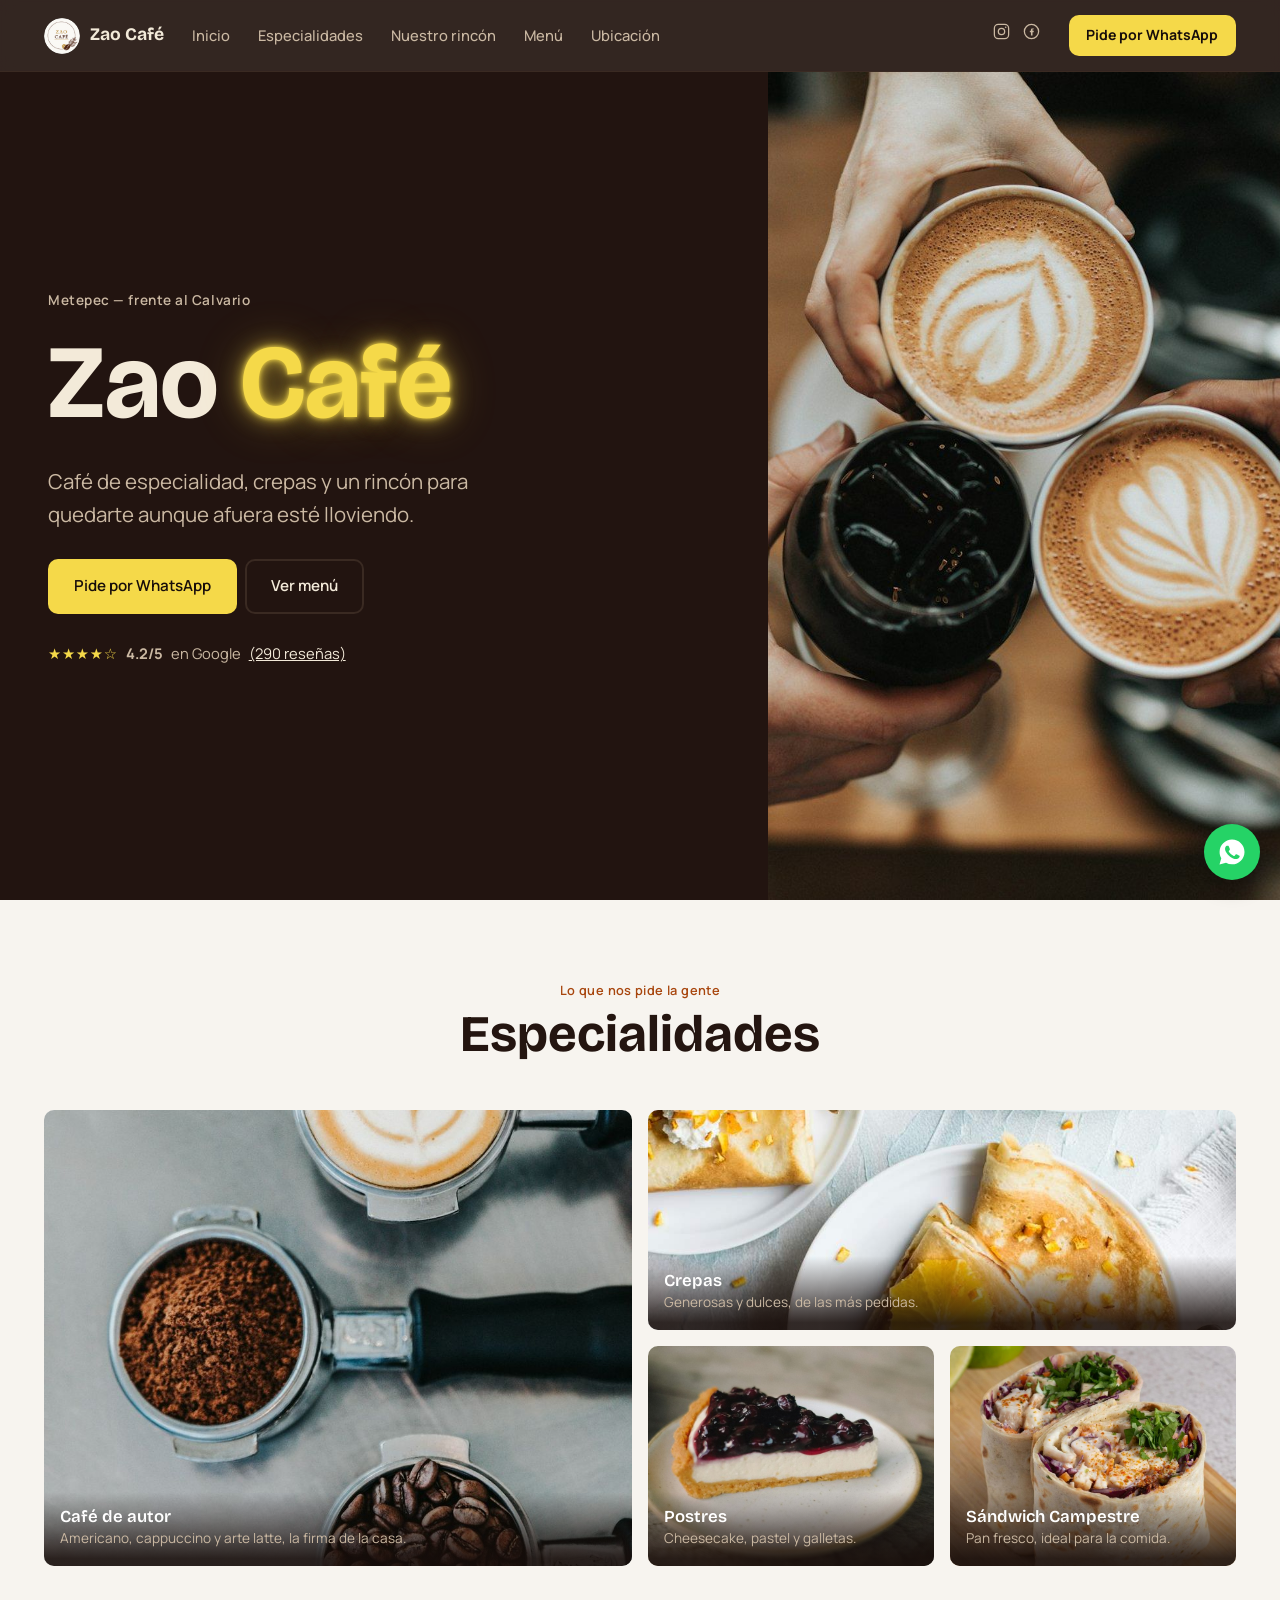
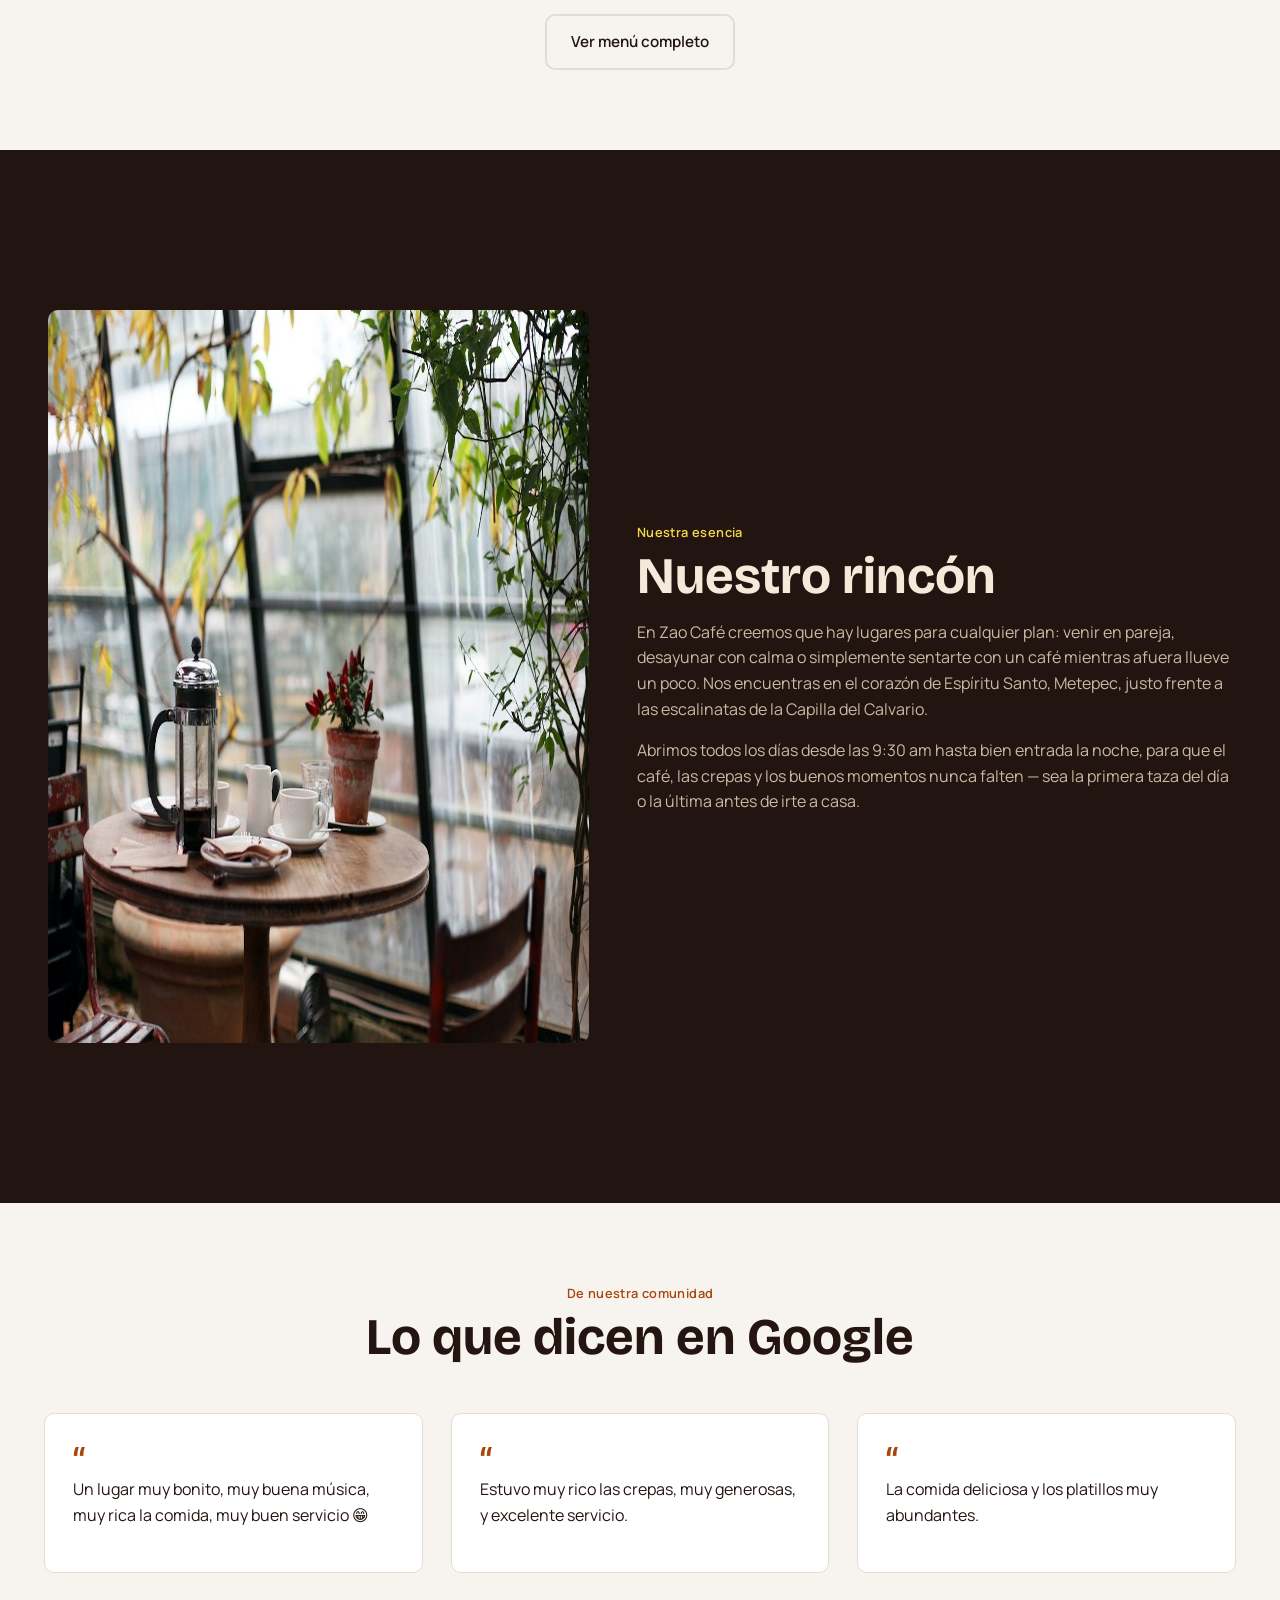
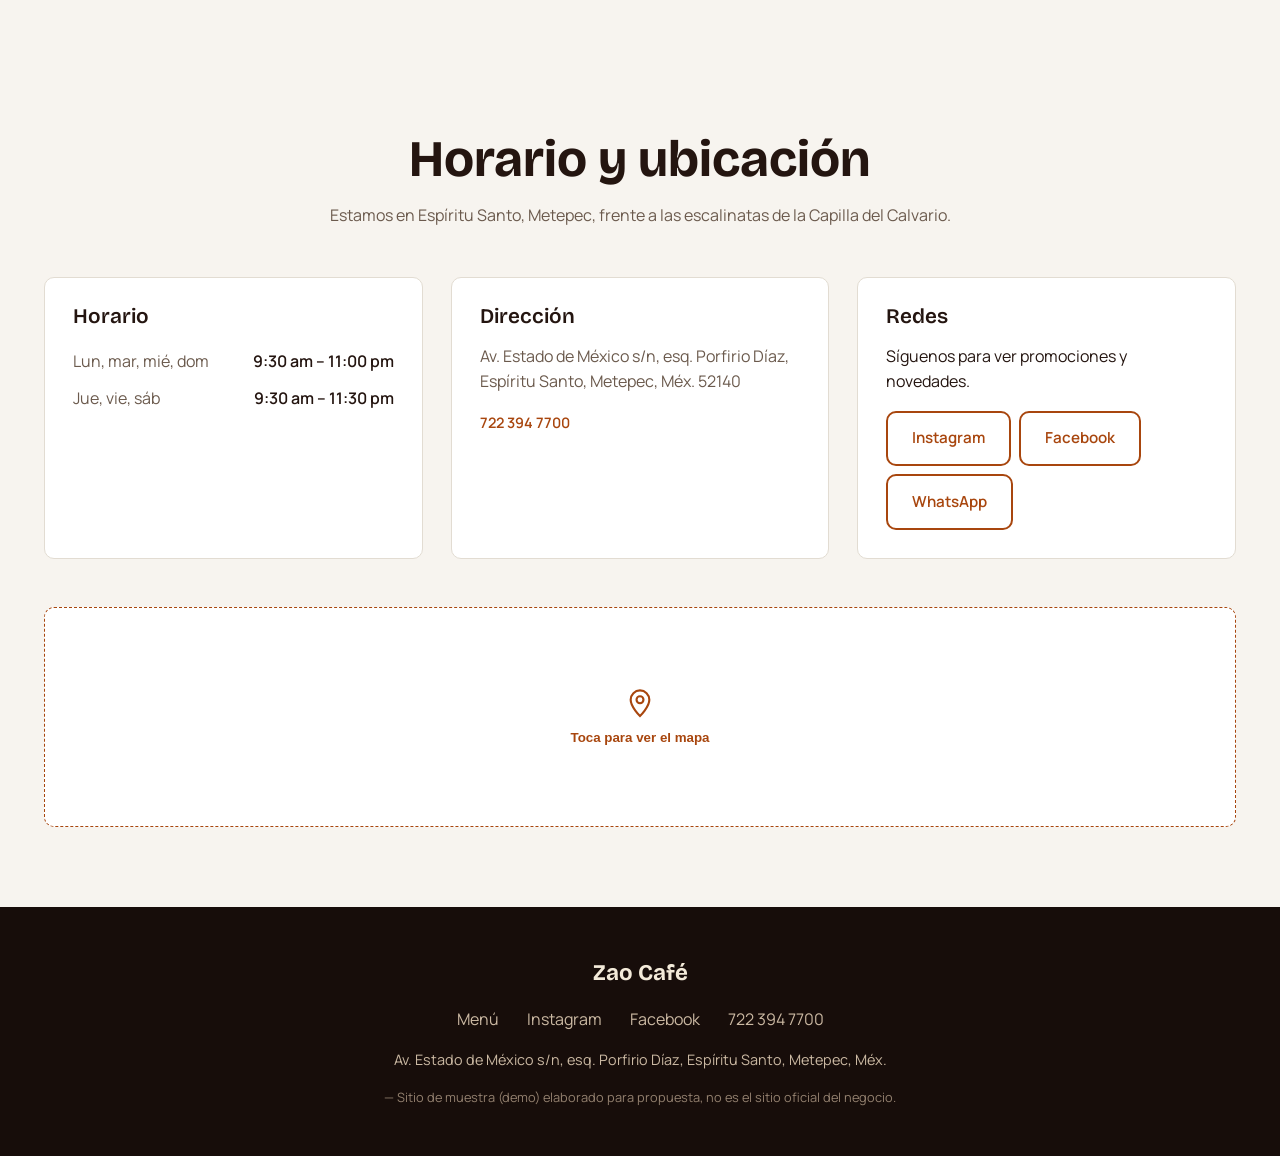
==== commit 23072c99: "Cambia fuente de cuerpo: Inter era una elección demasiado genérica Inter aparece en la lista de fuen" ====
--- a/index.html
+++ b/index.html
@@ -28,7 +28,7 @@
   <link rel="icon" type="image/png" href="images/logo.png">
   <link rel="preconnect" href="https://fonts.googleapis.com">
   <link rel="preconnect" href="https://fonts.gstatic.com" crossorigin>
-  <link href="https://fonts.googleapis.com/css2?family=Bricolage+Grotesque:opsz,wght@12..96,400..800&family=Inter:wght@400;500;600;700&display=swap" rel="stylesheet">
+  <link href="https://fonts.googleapis.com/css2?family=Bricolage+Grotesque:opsz,wght@12..96,400..800&family=Manrope:wght@400;500;600;700;800&display=swap" rel="stylesheet">
   <link rel="stylesheet" href="style.css">
 
   <script type="application/ld+json">
--- a/style.css
+++ b/style.css
@@ -15,7 +15,7 @@
   --color-accent: #a8460e;   /* botones/links sobre fondo claro, pasa AA */
 
   --font-display: "Bricolage Grotesque", system-ui, sans-serif;
-  --font-body: "Inter", system-ui, sans-serif;
+  --font-body: "Manrope", system-ui, sans-serif;
 
   --space-xs: 0.5rem;
   --space-sm: 1rem;
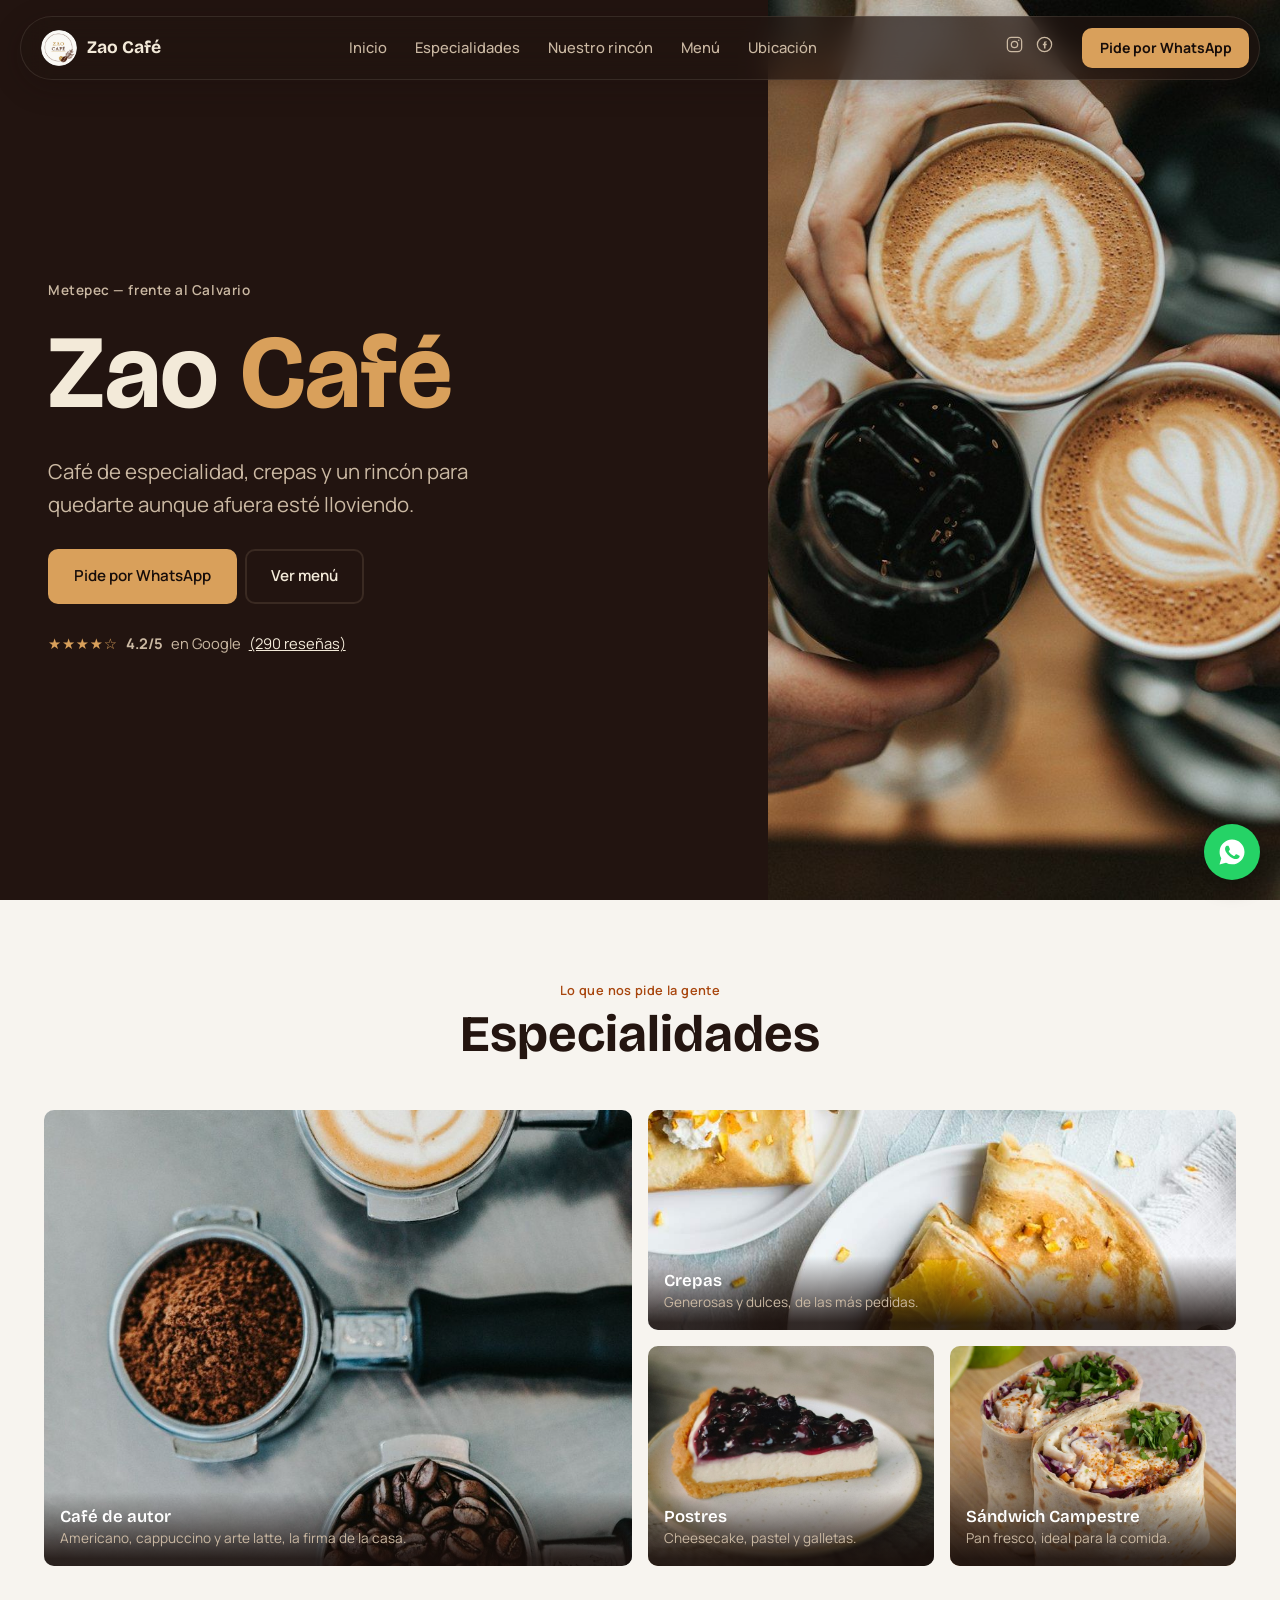
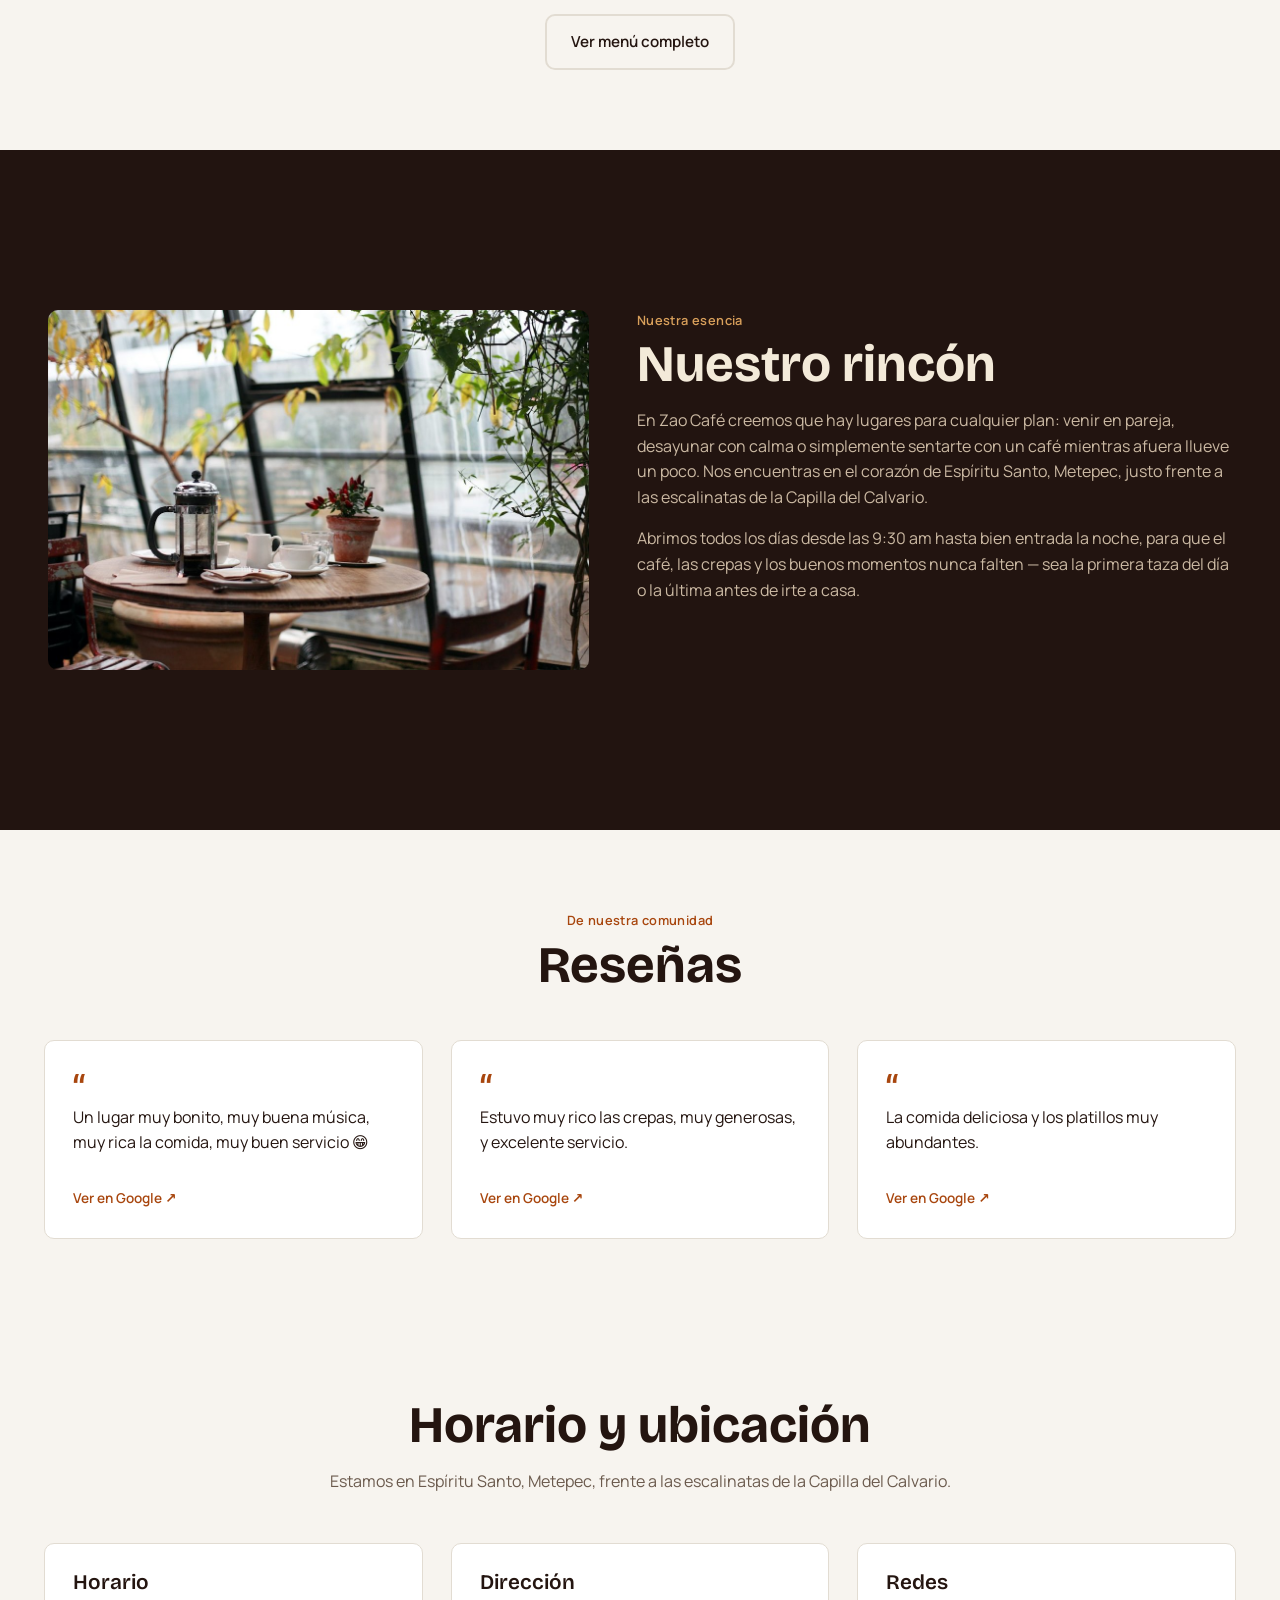
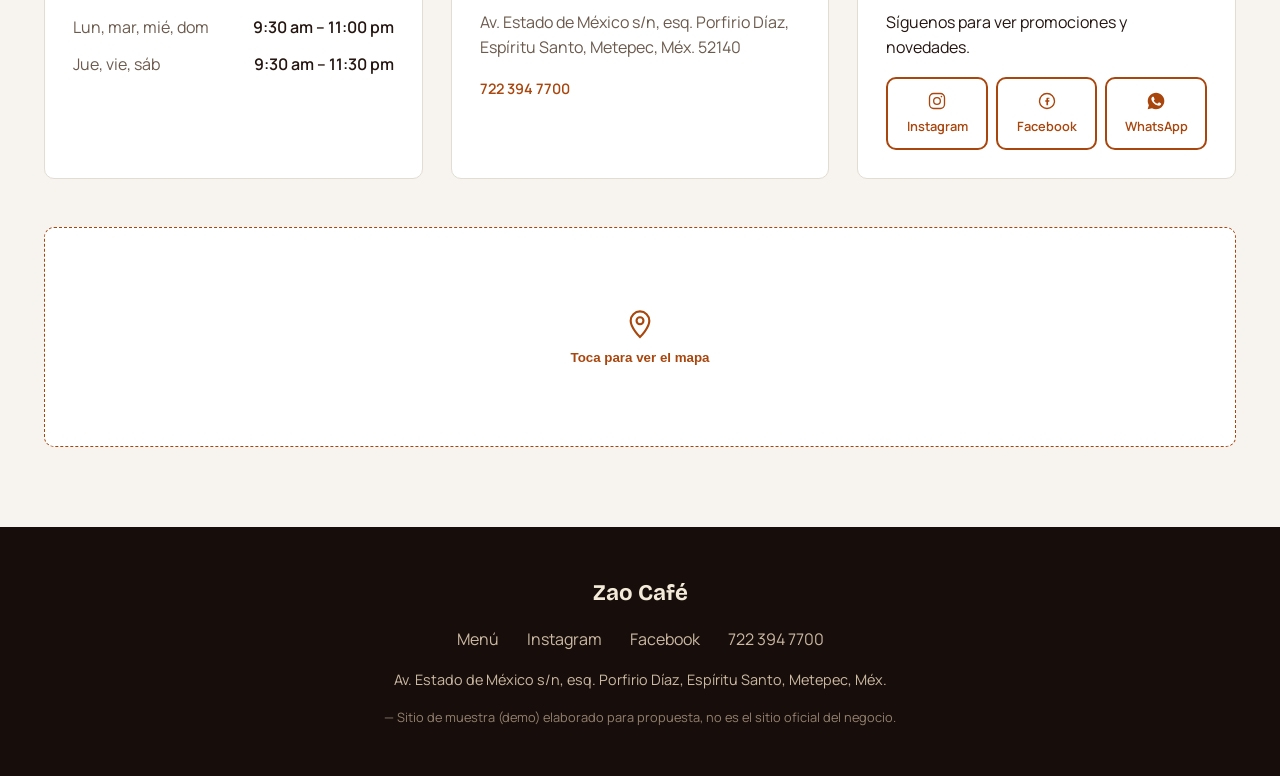
==== commit 551d078a: "Ajustes de feedback del cliente sobre el rediseño - Paleta: quita el amarillo neón/glow (no gustó) p" ====
--- a/index.html
+++ b/index.html
@@ -127,7 +127,7 @@
     <section class="hero" id="hero">
       <div class="hero-panel">
         <span class="hero-eyebrow">Metepec — frente al Calvario</span>
-        <h1>Zao <span class="neon">Café</span></h1>
+        <h1>Zao <span class="word-gold">Café</span></h1>
         <p class="hero-tagline">Café de especialidad, crepas y un rincón para quedarte aunque afuera esté lloviendo.</p>
         <div class="hero-actions">
           <a class="btn btn-primary" href="https://wa.me/527223947700?text=Hola%2C%20quisiera%20hacer%20una%20reservaci%C3%B3n%20en%20Zao%20Caf%C3%A9" target="_blank" rel="noopener noreferrer">Pide por WhatsApp</a>
@@ -136,7 +136,7 @@
         <p class="hero-rating">
           <span aria-hidden="true">★★★★☆</span>
           <strong>4.2/5</strong> en Google
-          <a href="https://www.google.com/maps/place/ZAO+Caf%C3%A9/@19.2511988,-99.6049999,17z" target="_blank" rel="noopener">(290 reseñas)</a>
+          <a href="https://www.google.com/maps/place/ZAO+Caf%C3%A9/@19.2511988,-99.6049999,17z/data=!4m8!3m7!1s0x85cd8bd676ea1515:0xff20fd70d9b6bce3!8m2!3d19.2511988!4d-99.6049999!9m1!1b1!16s%2Fg%2F11spym8tvf" target="_blank" rel="noopener">(290 reseñas)</a>
         </p>
       </div>
       <div class="hero-photo">
@@ -150,7 +150,7 @@
       <span class="eyebrow eyebrow-center">Lo que nos pide la gente</span>
       <h2>Especialidades</h2>
 
-      <div class="mosaico">
+      <div class="mosaico" data-reveal-group>
         <a class="mosaico-item mosaico-grande" href="menu.html#bebidas">
           <!-- FOTO PLACEHOLDER: stock (Unsplash), café con arte latte — reemplazar por foto real -->
           <img src="images/especialidad-latte.jpg" alt="Taza de café con arte latte en forma de corazón" width="900" height="600" loading="lazy">
@@ -195,7 +195,7 @@
 
     <!-- ============ NUESTRO RINCÓN (banda oscura) ============ -->
     <section id="rincon" class="rincon">
-      <div class="rincon-grid">
+      <div class="rincon-grid reveal">
         <div class="rincon-photo">
           <!-- FOTO PLACEHOLDER: stock (Unsplash), mesa junto a ventana — reemplazar por foto real del interior de Zao Café -->
           <img src="images/rincon-interior.jpg" alt="Mesa junto a una ventana con plantas, ambiente cálido de cafetería" width="1100" height="733" loading="lazy">
@@ -219,16 +219,19 @@
     <!-- ============ RESEÑAS ============ -->
     <section class="testimonios">
       <span class="eyebrow eyebrow-center">De nuestra comunidad</span>
-      <h2>Lo que dicen en Google</h2>
-      <div class="testimonios-grid">
+      <h2>Reseñas</h2>
+      <div class="testimonios-grid" data-reveal-group>
         <blockquote>
           <p>Un lugar muy bonito, muy buena música, muy rica la comida, muy buen servicio 😁</p>
+          <a class="testimonio-link" href="https://www.google.com/maps/place/ZAO+Caf%C3%A9/@19.2511988,-99.6049999,17z/data=!4m8!3m7!1s0x85cd8bd676ea1515:0xff20fd70d9b6bce3!8m2!3d19.2511988!4d-99.6049999!9m1!1b1!16s%2Fg%2F11spym8tvf" target="_blank" rel="noopener">Ver en Google ↗</a>
         </blockquote>
         <blockquote>
           <p>Estuvo muy rico las crepas, muy generosas, y excelente servicio.</p>
+          <a class="testimonio-link" href="https://www.google.com/maps/place/ZAO+Caf%C3%A9/@19.2511988,-99.6049999,17z/data=!4m8!3m7!1s0x85cd8bd676ea1515:0xff20fd70d9b6bce3!8m2!3d19.2511988!4d-99.6049999!9m1!1b1!16s%2Fg%2F11spym8tvf" target="_blank" rel="noopener">Ver en Google ↗</a>
         </blockquote>
         <blockquote>
           <p>La comida deliciosa y los platillos muy abundantes.</p>
+          <a class="testimonio-link" href="https://www.google.com/maps/place/ZAO+Caf%C3%A9/@19.2511988,-99.6049999,17z/data=!4m8!3m7!1s0x85cd8bd676ea1515:0xff20fd70d9b6bce3!8m2!3d19.2511988!4d-99.6049999!9m1!1b1!16s%2Fg%2F11spym8tvf" target="_blank" rel="noopener">Ver en Google ↗</a>
         </blockquote>
       </div>
     </section>
@@ -238,7 +241,7 @@
       <h2>Horario y ubicación</h2>
       <p class="location-intro">Estamos en Espíritu Santo, Metepec, frente a las escalinatas de la Capilla del Calvario.</p>
 
-      <div class="location-grid">
+      <div class="location-grid" data-reveal-group>
         <div class="location-card">
           <h3>Horario</h3>
           <table class="schedule-table">
@@ -257,9 +260,18 @@
           <h3>Redes</h3>
           <p>Síguenos para ver promociones y novedades.</p>
           <div class="location-card-links">
-            <a class="btn btn-outline" href="https://www.instagram.com/zaocafe/" target="_blank" rel="noopener">Instagram</a>
-            <a class="btn btn-outline" href="https://www.facebook.com/zaocafeteria/" target="_blank" rel="noopener">Facebook</a>
-            <a class="btn btn-outline" href="https://wa.me/527223947700?text=Hola%2C%20me%20gustar%C3%ADa%20preguntar%20sobre%20Zao%20Caf%C3%A9" target="_blank" rel="noopener noreferrer">WhatsApp</a>
+            <a class="btn btn-outline" href="https://www.instagram.com/zaocafe/" target="_blank" rel="noopener">
+              <svg viewBox="0 0 24 24" fill="none" stroke="currentColor" stroke-width="1.6" aria-hidden="true"><rect x="3" y="3" width="18" height="18" rx="5"/><circle cx="12" cy="12" r="4"/><circle cx="17.3" cy="6.7" r="1" fill="currentColor" stroke="none"/></svg>
+              Instagram
+            </a>
+            <a class="btn btn-outline" href="https://www.facebook.com/zaocafeteria/" target="_blank" rel="noopener">
+              <svg viewBox="0 0 24 24" fill="none" stroke="currentColor" stroke-width="1.6" aria-hidden="true"><circle cx="12" cy="12" r="9"/><path d="M13.8 8.2h-1.3c-.7 0-1.2.5-1.2 1.2v1.6H9.9v2h1.4V17h2v-4h1.4l.2-2h-1.6V9.7c0-.3.2-.5.5-.5h1.1V8.2z" fill="currentColor" stroke="none"/></svg>
+              Facebook
+            </a>
+            <a class="btn btn-outline" href="https://wa.me/527223947700?text=Hola%2C%20me%20gustar%C3%ADa%20preguntar%20sobre%20Zao%20Caf%C3%A9" target="_blank" rel="noopener noreferrer">
+              <svg viewBox="0 0 24 24" fill="currentColor" aria-hidden="true"><path d="M12.04 2c-5.5 0-9.96 4.46-9.96 9.96 0 1.76.46 3.48 1.34 5L2 22l5.2-1.36a9.9 9.9 0 0 0 4.84 1.23h.01c5.5 0 9.96-4.46 9.96-9.96C22 6.46 17.54 2 12.04 2Zm5.82 14.26c-.24.68-1.4 1.3-1.94 1.38-.5.08-1.12.11-1.8-.11-.42-.13-.95-.31-1.63-.6-2.87-1.24-4.74-4.14-4.88-4.33-.14-.19-1.17-1.55-1.17-2.96 0-1.4.74-2.09 1-2.38.26-.29.57-.36.76-.36.19 0 .38 0 .55.01.18.01.41-.07.64.49.24.58.81 2 .88 2.15.07.15.12.32.02.51-.1.19-.15.31-.29.48-.15.17-.31.38-.44.51-.15.15-.3.31-.13.6.17.29.76 1.25 1.63 2.02 1.12 1 2.06 1.31 2.35 1.46.29.15.46.13.63-.05.17-.19.72-.84.91-1.13.19-.29.38-.24.64-.14.26.1 1.65.78 1.94.92.29.14.48.21.55.33.07.12.07.68-.17 1.36Z"/></svg>
+              WhatsApp
+            </a>
           </div>
         </div>
       </div>
--- a/style.css
+++ b/style.css
@@ -11,7 +11,7 @@
   --color-border-dark: #3a2a22;
   --color-border-light: #e2dcd2;
 
-  --color-neon: #f5d949;
+  --color-gold: #d9a05b;      /* acento cálido — reemplaza el amarillo neón inicial */
   --color-accent: #a8460e;   /* botones/links sobre fondo claro, pasa AA */
 
   --font-display: "Bricolage Grotesque", system-ui, sans-serif;
@@ -26,11 +26,12 @@
   --content-max: 1240px;
   --radius: 10px;
   --transition: 0.25s ease;
-  --header-height: 72px;
+  --header-height: 64px;
+  --header-gap: 1rem;
+  --header-clearance: calc(var(--header-height) + var(--header-gap) * 2 + 0.5rem);
 }
 
 * { box-sizing: border-box; }
-html { scroll-behavior: smooth; }
 
 body {
   margin: 0;
@@ -82,15 +83,8 @@
 }
 .eyebrow-center { text-align: center; }
 
-/* Jugada firma: efecto neón CSS sobre "Café", inspirado en el letrero real de la fachada */
-.neon {
-  color: var(--color-neon);
-  text-shadow:
-    0 0 4px rgba(245, 217, 73, 0.9),
-    0 0 11px rgba(245, 217, 73, 0.7),
-    0 0 22px rgba(245, 217, 73, 0.5),
-    0 0 45px rgba(245, 217, 73, 0.35);
-}
+/* Jugada firma: "Café" en dorado cálido sobre el panel espresso, sin glow */
+.word-gold { color: var(--color-gold); }
 
 /* ============ BOTONES ============ */
 .btn {
@@ -107,8 +101,8 @@
   transition: transform var(--transition), background var(--transition), box-shadow var(--transition);
   touch-action: manipulation;
 }
-.btn-primary { background: var(--color-neon); color: var(--color-espresso-deep); }
-.btn-primary:hover { transform: translateY(-2px); box-shadow: 0 8px 20px rgba(245, 217, 73, 0.3); }
+.btn-primary { background: var(--color-gold); color: var(--color-espresso-deep); }
+.btn-primary:hover { transform: translateY(-2px); box-shadow: 0 8px 20px rgba(217, 160, 91, 0.35); }
 .btn-secondary { background: transparent; color: var(--color-text-on-dark); border-color: var(--color-border-dark); }
 .btn-secondary:hover { border-color: var(--color-text-on-dark); }
 .btn-outline { background: transparent; color: var(--color-accent); border-color: var(--color-accent); }
@@ -118,29 +112,31 @@
 
 @media (prefers-reduced-motion: reduce) {
   *, *::before, *::after { transition: none !important; animation: none !important; }
-  html { scroll-behavior: auto; }
-}
-
-/* ============ HEADER (barra fija de ancho completo) ============ */
+}
+
+/* ============ HEADER (pastilla flotante translúcida) ============ */
 .site-header {
   position: fixed;
-  top: 0;
-  left: 0;
-  right: 0;
+  top: var(--header-gap);
+  left: 50%;
+  transform: translateX(-50%);
+  width: calc(100% - 2rem);
+  max-width: var(--content-max);
   z-index: 100;
   height: var(--header-height);
-  background: rgba(34, 20, 16, 0.92);
-  backdrop-filter: blur(8px);
-  border-bottom: 1px solid var(--color-border-dark);
+  background: rgba(34, 20, 16, 0.7);
+  backdrop-filter: blur(14px);
+  -webkit-backdrop-filter: blur(14px);
+  border: 1px solid rgba(243, 234, 217, 0.1);
+  border-radius: 999px;
+  box-shadow: 0 8px 28px rgba(23, 13, 10, 0.25);
 }
 .header-inner {
-  max-width: var(--content-max);
-  margin: 0 auto;
   height: 100%;
   display: flex;
   align-items: center;
   gap: var(--space-md);
-  padding: 0 1.5rem;
+  padding: 0 0.6rem 0 1.25rem;
 }
 .logo {
   display: flex;
@@ -154,17 +150,18 @@
 }
 .logo-mark { border-radius: 50%; flex-shrink: 0; }
 
+.main-nav { flex: 1; display: flex; justify-content: center; }
 .main-nav ul { display: flex; gap: var(--space-md); list-style: none; margin: 0; padding: 0; }
 .main-nav a { font-weight: 500; font-size: 0.92rem; color: var(--color-text-on-dark-soft); transition: color var(--transition); }
-.main-nav a:hover { color: var(--color-neon); }
+.main-nav a:hover { color: var(--color-gold); }
 
 .header-social { display: flex; gap: 0.7rem; margin-left: auto; }
 .header-social a { color: var(--color-text-on-dark-soft); transition: color var(--transition); }
-.header-social a:hover { color: var(--color-neon); }
+.header-social a:hover { color: var(--color-gold); }
 .header-social svg { width: 19px; height: 19px; }
 
 .btn-menu-cta {
-  background: var(--color-neon);
+  background: var(--color-gold);
   color: var(--color-espresso-deep);
   padding: 0.55rem 1.1rem;
   border-radius: var(--radius);
@@ -196,14 +193,13 @@
 
 /* ============ HERO (split 60/40) ============ */
 .hero {
-  margin-top: var(--header-height);
-  min-height: calc(100vh - var(--header-height));
+  min-height: 100vh;
   display: grid;
   grid-template-columns: 3fr 2fr;
   background: var(--color-espresso);
 }
 .hero-panel {
-  padding: var(--space-xl) var(--space-lg);
+  padding: calc(var(--header-clearance) + var(--space-md)) var(--space-lg) var(--space-xl);
   display: flex;
   flex-direction: column;
   justify-content: center;
@@ -213,7 +209,7 @@
 .hero-tagline { font-size: clamp(1.05rem, 1.6vw, 1.3rem); max-width: 38ch; color: var(--color-text-on-dark-soft); margin-bottom: var(--space-md); }
 .hero-actions { display: flex; flex-wrap: wrap; gap: var(--space-xs); margin-bottom: var(--space-md); }
 .hero-rating { display: flex; align-items: center; gap: 0.5rem; font-size: 0.92rem; color: var(--color-text-on-dark-soft); }
-.hero-rating span[aria-hidden] { color: var(--color-neon); letter-spacing: 0.05em; }
+.hero-rating span[aria-hidden] { color: var(--color-gold); letter-spacing: 0.05em; }
 .hero-rating a { text-decoration: underline; color: var(--color-text-on-dark); }
 .hero-photo { position: relative; overflow: hidden; }
 .hero-photo img { width: 100%; height: 100%; object-fit: cover; }
@@ -267,12 +263,13 @@
   margin: 0 auto;
   display: grid;
   grid-template-columns: 1fr 1.1fr;
-  align-items: center;
+  align-items: stretch;
   gap: var(--space-lg);
   padding: var(--space-xl) 1.5rem;
 }
-.rincon-photo img { border-radius: var(--radius); }
-.rincon-text .eyebrow { color: var(--color-neon); }
+.rincon-photo { min-height: 320px; }
+.rincon-photo img { width: 100%; height: 100%; object-fit: cover; border-radius: var(--radius); }
+.rincon-text .eyebrow { color: var(--color-gold); }
 .rincon-text h2 { color: var(--color-text-on-dark); text-align: left; }
 .rincon-text p { color: var(--color-text-on-dark-soft); }
 
@@ -295,6 +292,8 @@
   display: block;
   margin-bottom: -0.4rem;
 }
+.testimonio-link { display: inline-block; margin-top: var(--space-sm); font-size: 0.85rem; font-weight: 600; color: var(--color-accent); }
+.testimonio-link:hover { text-decoration: underline; }
 
 /* ============ HORARIO / UBICACIÓN ============ */
 .location-intro { text-align: center; color: var(--color-text-on-light-soft); }
@@ -306,7 +305,9 @@
 .schedule-note { margin-top: var(--space-sm); font-size: 0.9rem; }
 .schedule-note a { color: var(--color-accent); font-weight: 600; }
 .location-card address { font-style: normal; color: var(--color-text-on-light-soft); }
-.location-card-links { display: flex; flex-wrap: wrap; gap: 0.5rem; margin-top: var(--space-sm); }
+.location-card-links { display: grid; grid-template-columns: 1fr 1fr 1fr; gap: 0.5rem; margin-top: var(--space-sm); }
+.location-card-links .btn { flex-direction: column; gap: 0.3rem; padding: 0.75rem 0.5rem; font-size: 0.8rem; }
+.location-card-links svg { width: 20px; height: 20px; }
 
 .location-map { margin-top: var(--space-lg); }
 .location-map-load {
@@ -334,7 +335,7 @@
 .footer-brand { font-family: var(--font-display); font-weight: 700; font-size: 1.4rem; color: var(--color-text-on-dark); }
 .footer-links ul { display: flex; justify-content: center; flex-wrap: wrap; gap: var(--space-md); list-style: none; padding: 0; margin: var(--space-sm) 0; }
 .footer-links a { color: var(--color-text-on-dark-soft); transition: color var(--transition); }
-.footer-links a:hover { color: var(--color-neon); }
+.footer-links a:hover { color: var(--color-gold); }
 .footer-address { font-size: 0.9rem; }
 .footer-demo { font-size: 0.8rem; color: #93806f; margin-top: var(--space-sm); margin-bottom: 0; }
 
@@ -359,20 +360,66 @@
 .whatsapp-float:hover { transform: scale(1.08); }
 .whatsapp-float svg { width: 30px; height: 30px; }
 
-/* ============ PÁGINA DE MENÚ ============ */
-.menu-page { padding-top: var(--header-height); background: var(--color-cream-white); }
-.menu-hero { text-align: center; padding-top: var(--space-lg); max-width: var(--content-max); margin: 0 auto; padding-left: 1.5rem; padding-right: 1.5rem; }
-.menu-hero p { max-width: 55ch; margin-left: auto; margin-right: auto; color: var(--color-text-on-light-soft); }
+/* ============ PÁGINA DE MENÚ (café oscuro de principio a fin) ============ */
+.menu-page { background: var(--color-espresso-deep); }
+.menu-hero {
+  text-align: center;
+  padding: calc(var(--header-clearance) + var(--space-lg)) 1.5rem var(--space-xl);
+  background-image: linear-gradient(160deg, var(--color-espresso) 0%, var(--color-espresso-deep) 100%);
+}
+.menu-hero h1 { color: var(--color-text-on-dark); }
+.menu-hero p { max-width: 55ch; margin: 0 auto; color: var(--color-text-on-dark-soft); }
+.menu-hero .eyebrow { color: var(--color-gold); text-align: center; }
 .menu-section { max-width: 760px; margin: 0 auto; padding: var(--space-lg) 1.5rem 0; }
-.menu-section h2 { text-align: left; border-bottom: 2px solid var(--color-border-light); padding-bottom: 0.5rem; }
+.menu-section-inner {
+  background: var(--color-espresso);
+  border: 1px solid var(--color-border-dark);
+  border-radius: var(--radius);
+  padding: var(--space-md) var(--space-md) 0.25rem;
+}
+.menu-section-heading { display: flex; align-items: center; gap: 0.9rem; text-align: left; border-bottom: 2px solid var(--color-border-dark); padding-bottom: var(--space-sm); margin-bottom: 0; }
+.menu-section-heading img { width: 52px; height: 52px; border-radius: 50%; object-fit: cover; flex-shrink: 0; border: 2px solid var(--color-border-dark); }
+.menu-section-heading h2 { text-align: left; margin: 0; font-size: 1.6rem; color: var(--color-text-on-dark); }
 .menu-list { list-style: none; margin: 0; padding: 0; }
-.menu-list li { display: flex; flex-wrap: wrap; justify-content: space-between; align-items: baseline; gap: 0.4rem var(--space-sm); padding: 0.75rem 0; border-bottom: 1px dashed var(--color-border-light); }
-.menu-item-name { font-weight: 600; }
-.menu-item-tag { font-size: 0.8rem; color: var(--color-accent); background: var(--color-white); border: 1px solid var(--color-border-light); padding: 0.2rem 0.6rem; border-radius: 999px; white-space: nowrap; }
+.menu-list li { display: flex; flex-wrap: wrap; justify-content: space-between; align-items: baseline; gap: 0.4rem var(--space-sm); padding: 0.9rem 0; border-bottom: 1px dashed var(--color-border-dark); }
+.menu-list li:last-child { border-bottom: none; }
+.menu-item-name { font-weight: 600; color: var(--color-text-on-dark); }
+.menu-item-tag { font-size: 0.8rem; color: var(--color-gold); background: var(--color-espresso-deep); border: 1px solid var(--color-border-dark); padding: 0.2rem 0.6rem; border-radius: 999px; white-space: nowrap; }
 .menu-cta { text-align: center; display: flex; justify-content: center; gap: var(--space-sm); flex-wrap: wrap; padding: var(--space-lg) 1.5rem; }
 
-/* ============ SCROLL OFFSET (header fijo) ============ */
-#top, #especialidades, #rincon, #ubicacion { scroll-margin-top: var(--header-height); }
+/* ============ SCROLL OFFSET (header flotante) ============ */
+#top, #especialidades, #rincon, #ubicacion,
+#bebidas, #brunch, #salado, #postres { scroll-margin-top: var(--header-clearance); }
+
+/* ============ REVEAL AL HACER SCROLL ============ */
+.reveal {
+  opacity: 0;
+  transform: translateY(24px);
+  transition: opacity 0.6s ease, transform 0.6s ease;
+}
+.reveal.is-visible { opacity: 1; transform: translateY(0); }
+
+/* ============ CATEGORÍAS DEL MENÚ (quick-nav) ============ */
+.menu-categorias-nav {
+  display: flex;
+  flex-wrap: wrap;
+  justify-content: center;
+  gap: 0.6rem;
+  margin-top: var(--space-md);
+}
+.menu-categorias-nav a {
+  display: inline-flex;
+  align-items: center;
+  gap: 0.4rem;
+  padding: 0.6rem 1.1rem;
+  border-radius: 999px;
+  border: 1px solid var(--color-border-dark);
+  color: var(--color-text-on-dark);
+  font-size: 0.9rem;
+  font-weight: 600;
+  transition: background var(--transition), border-color var(--transition);
+}
+.menu-categorias-nav a:hover { background: rgba(217, 160, 91, 0.15); border-color: var(--color-gold); }
 
 /* ============ RESPONSIVE ============ */
 @media (max-width: 900px) {
@@ -382,11 +429,12 @@
   .main-nav {
     display: block;
     position: fixed;
-    top: var(--header-height);
-    left: 0;
-    right: 0;
+    top: var(--header-clearance);
+    left: 1rem;
+    right: 1rem;
     background: var(--color-espresso);
-    border-bottom: 1px solid var(--color-border-dark);
+    border: 1px solid var(--color-border-dark);
+    border-radius: var(--radius);
     padding: var(--space-sm) 1.5rem;
     opacity: 0;
     visibility: hidden;
@@ -397,8 +445,8 @@
   .main-nav ul { flex-direction: column; gap: 0.25rem; }
   .main-nav a { display: flex; align-items: center; padding: 0.7rem 0; min-height: 44px; }
 
-  .hero { grid-template-columns: 1fr; }
-  .hero-photo { min-height: 42vh; order: -1; }
+  .hero { grid-template-columns: 1fr; min-height: 0; }
+  .hero-photo { min-height: 42vh; order: -1; margin-top: var(--header-clearance); }
   .hero-panel { padding: var(--space-lg) 1.5rem; }
 
   .rincon-grid { grid-template-columns: 1fr; }
